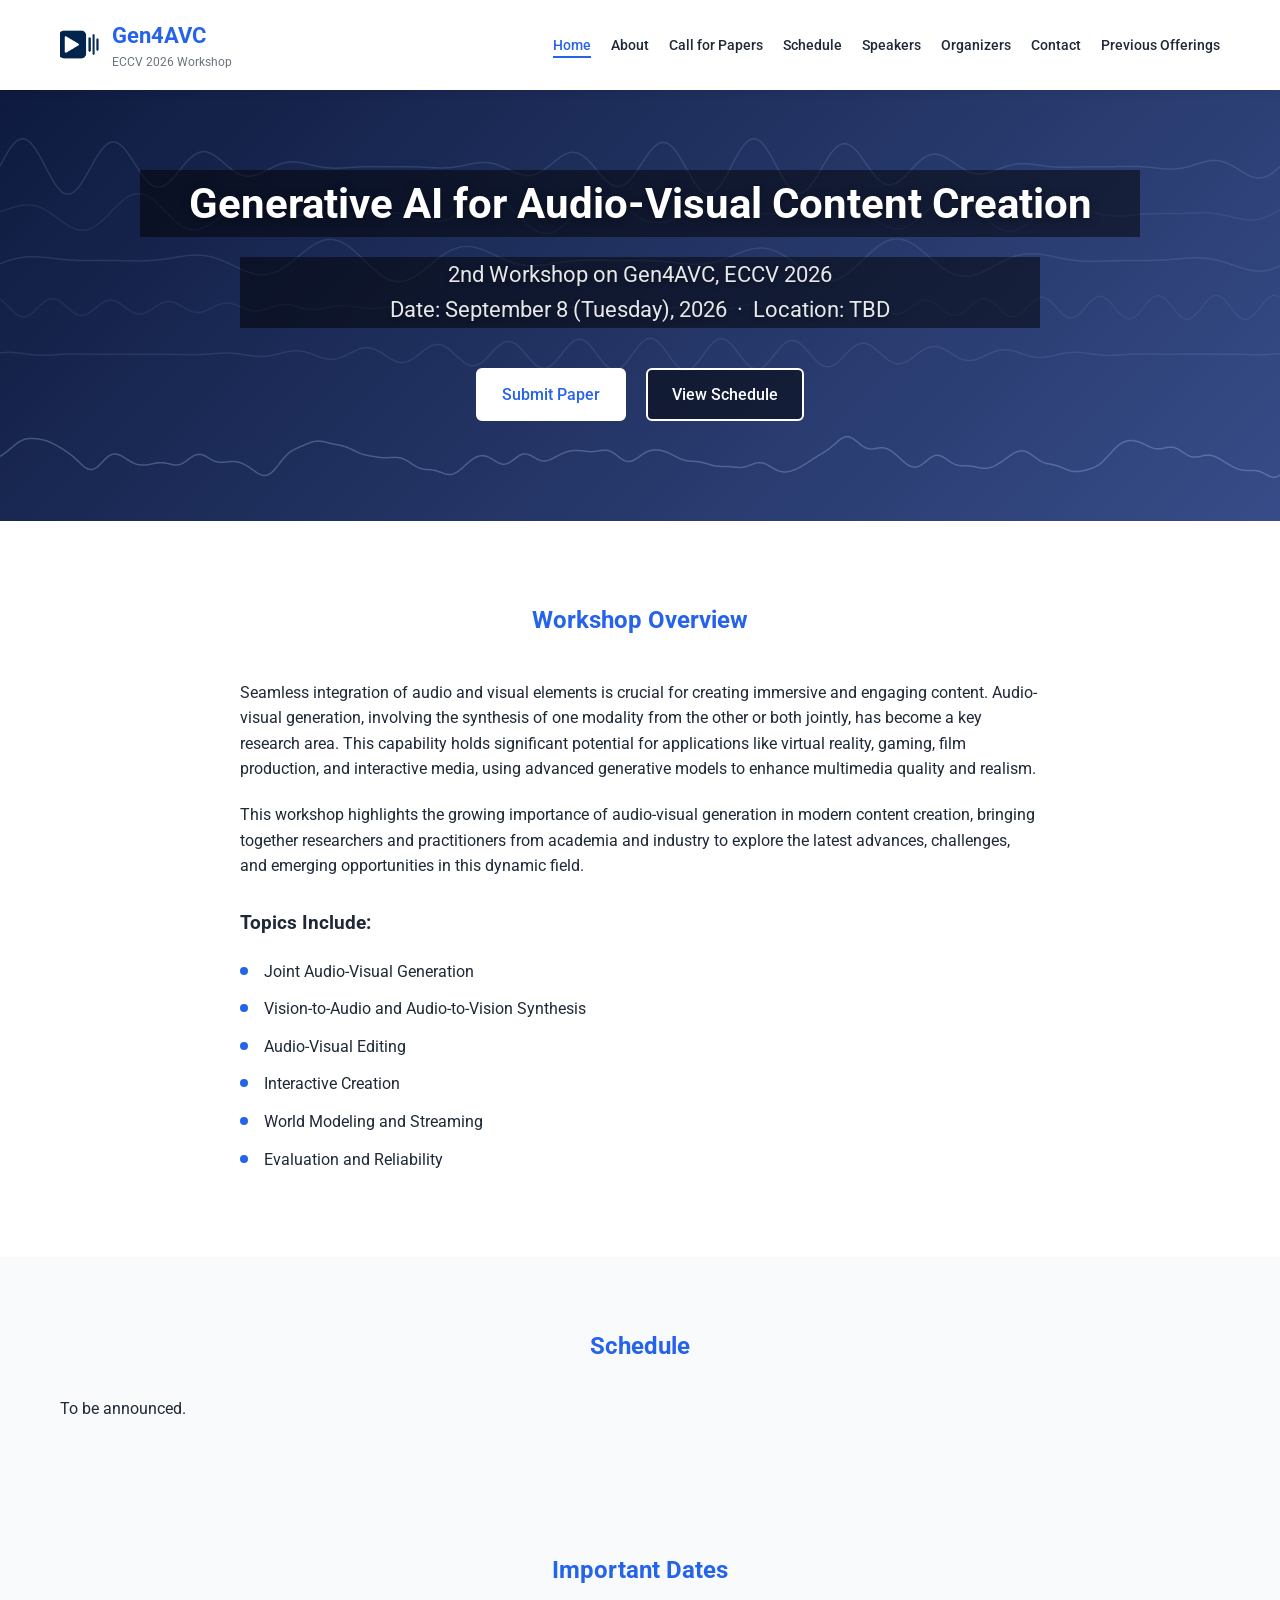
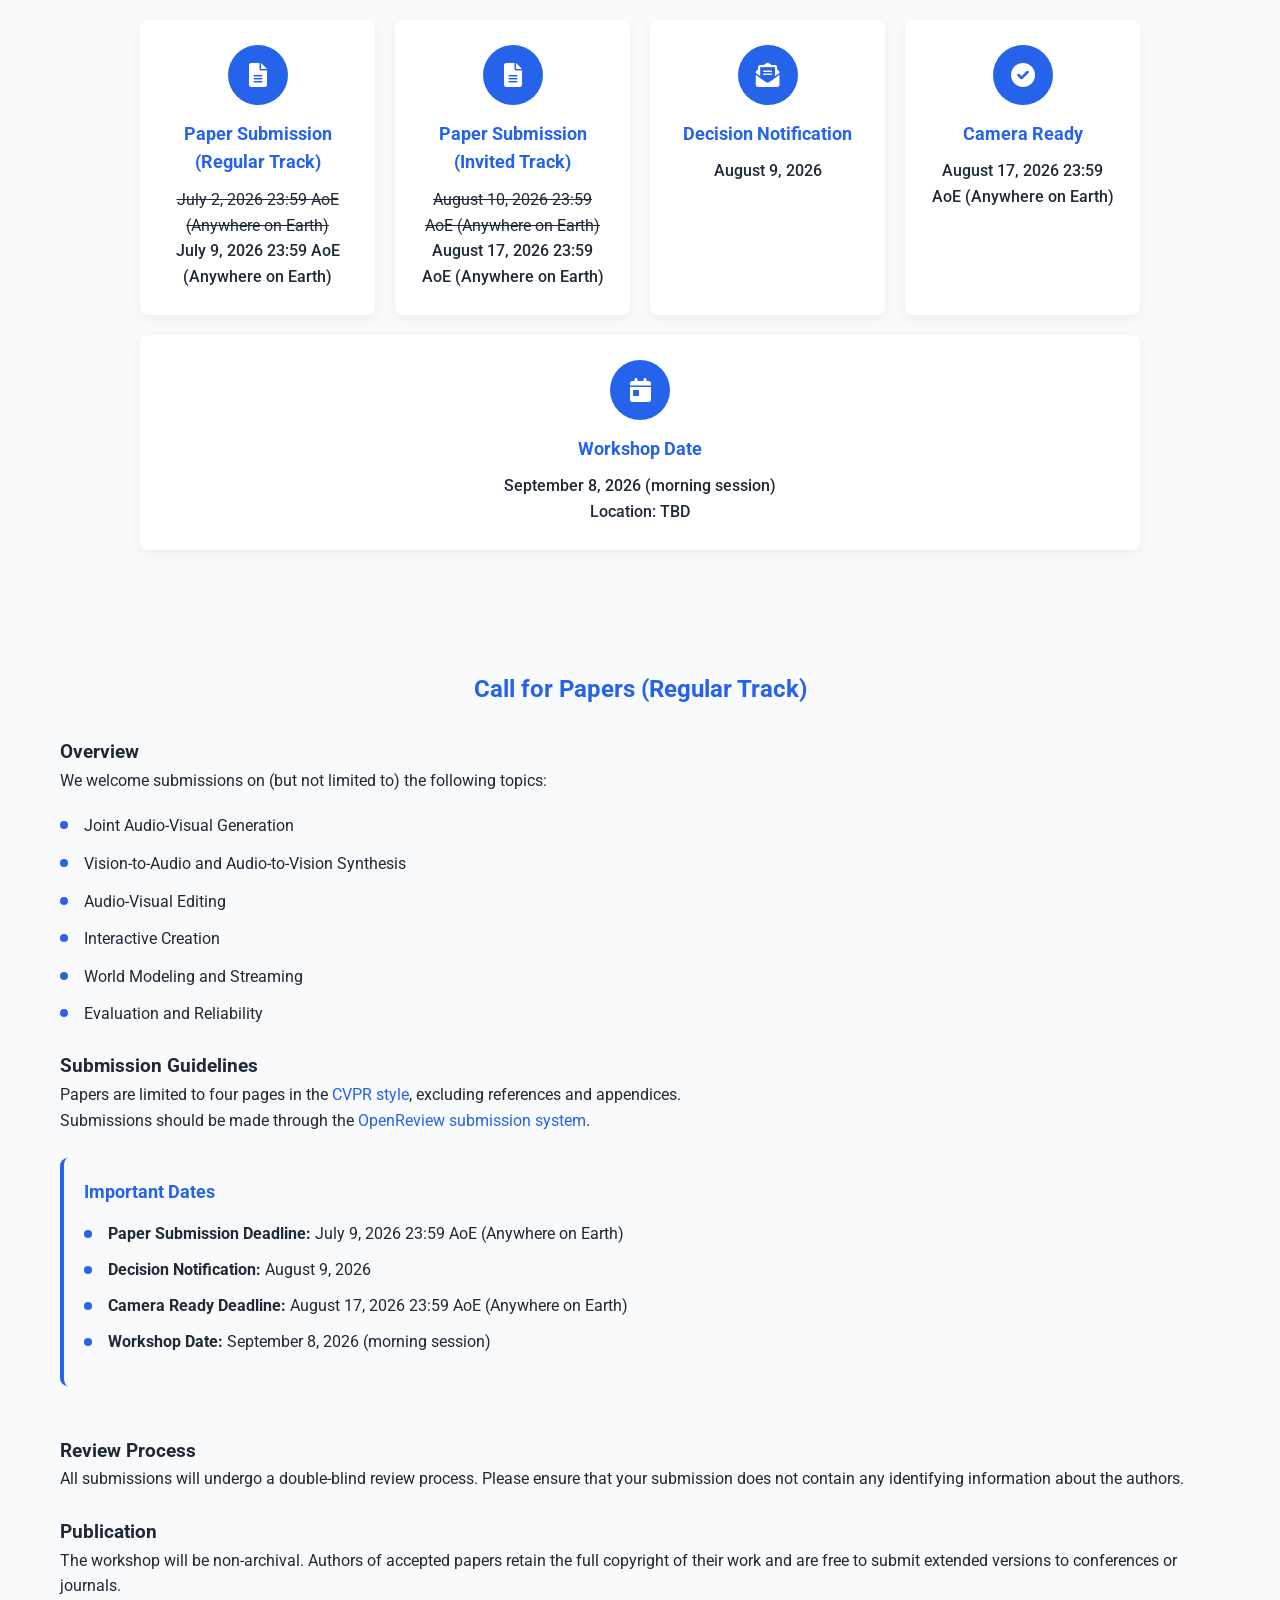
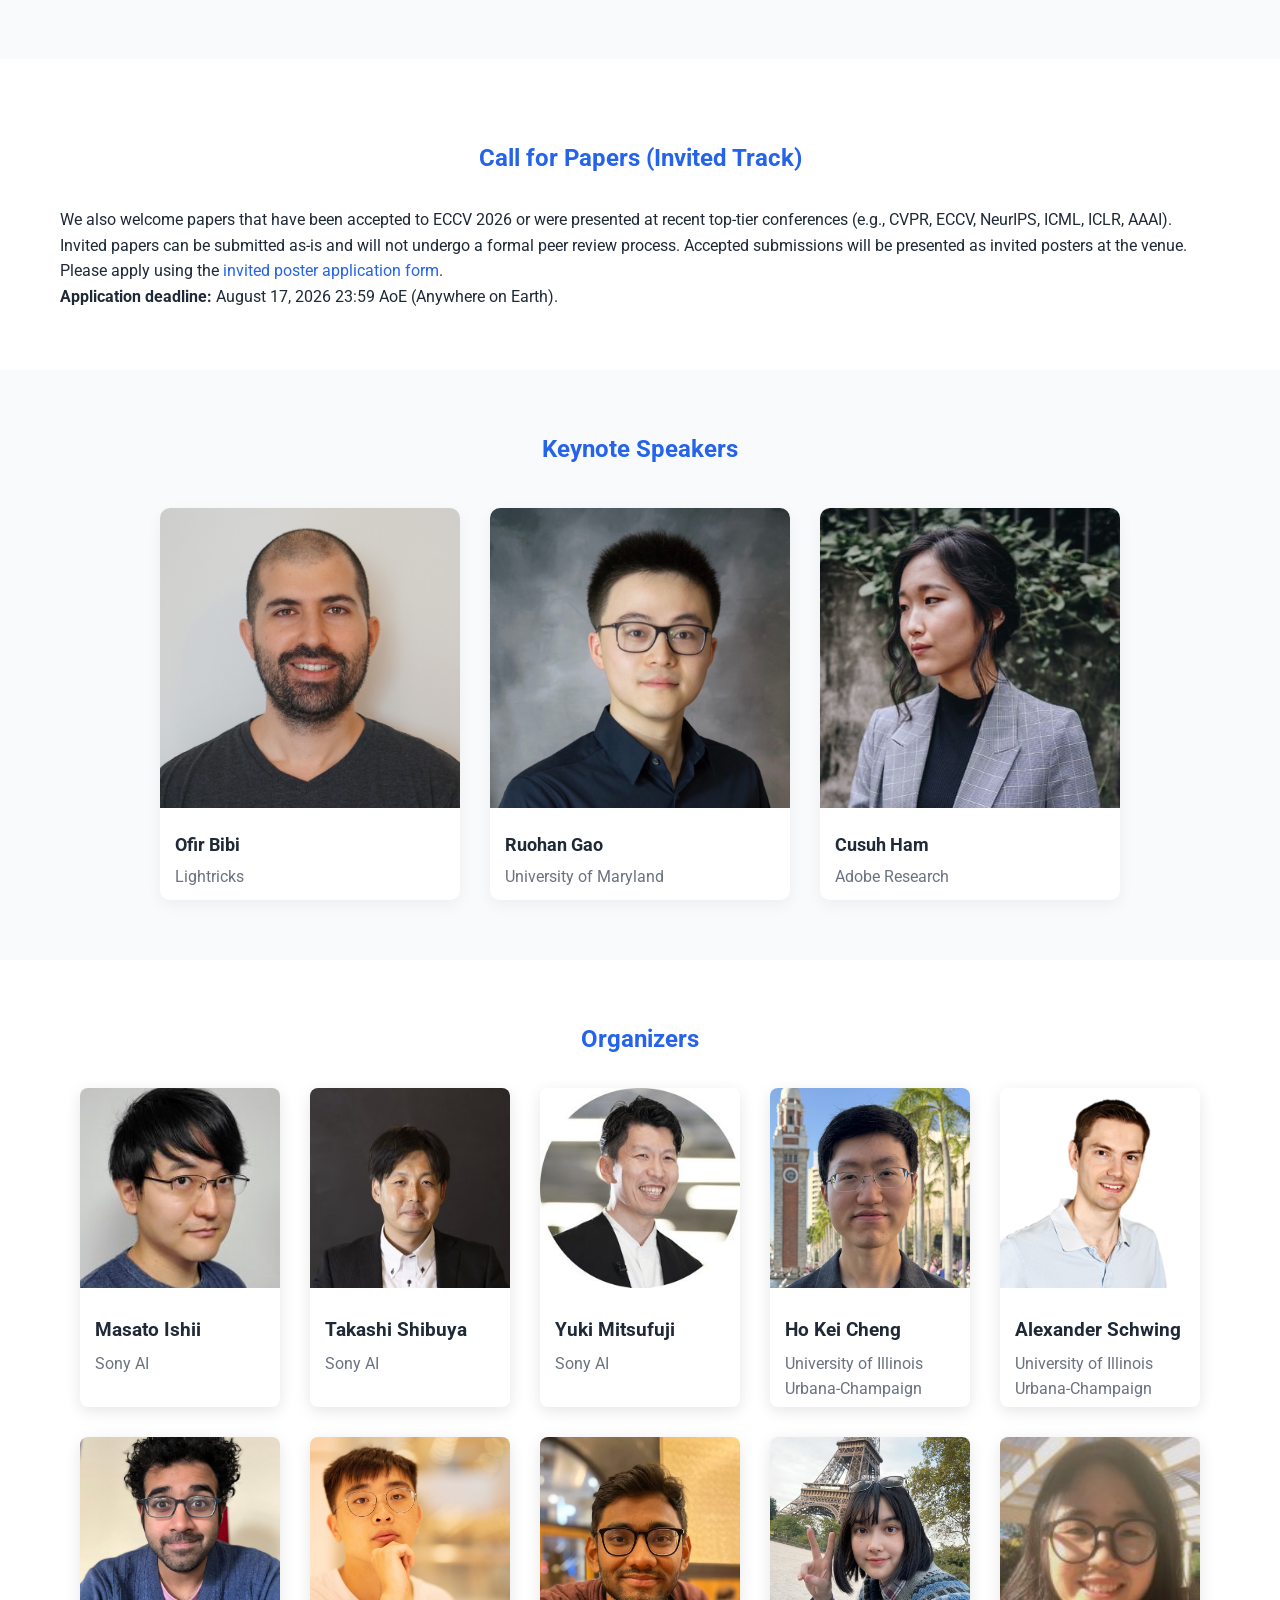
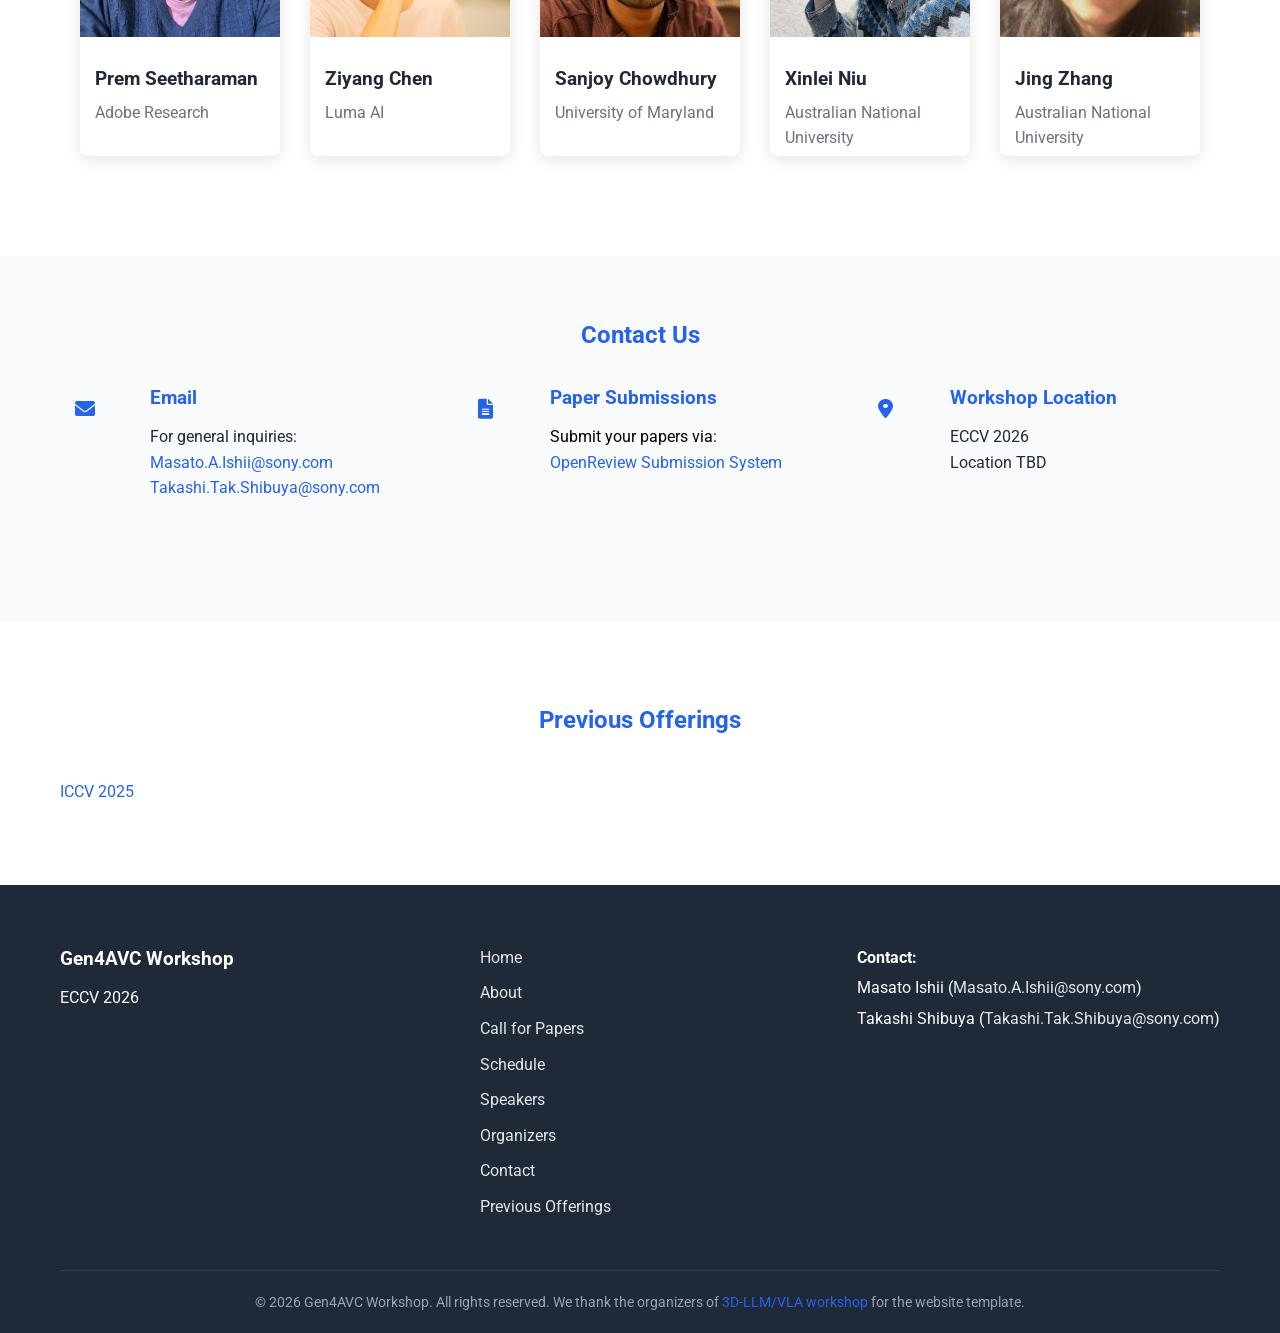
==== eccv2026/index.html @ a6ee4625 "update_extended_dates" ====
<!DOCTYPE html>
<html lang="en">
    <head>
        <meta charset="UTF-8">
        <meta name="viewport" content="width=device-width, initial-scale=1.0">

        <!-- Primary Meta Tags -->
        <title>Gen4AVC Workshop | ECCV 2026</title>
        <meta name="title" content="Gen4AVC Workshop | ECCV 2026">
        <meta name="description"
            content="Generative AI for Audio-Visual Content Creation. Join us at ECCV 2026 to explore multimodal generation with sight and sound.">
        <meta name="keywords" content="audio-visual, multimodal, generative models, ECCV 2026, computer vision">
        <meta name="author" content="Gen4AVC Workshop Organizers">

        <!-- Favicon -->
        <link rel="icon" type="image/png" href="imgs/logo.png">

        <!-- Canonical URL -->
        <link rel="canonical" href="https://gen4avc.github.io/eccv2026/">

        <!-- Open Graph / Facebook -->
        <meta property="og:type" content="website">
        <meta property="og:url" content="https://gen4avc.github.io/eccv2026/">
        <meta property="og:title" content="Gen4AVC Workshop | ECCV 2026">
        <meta property="og:description"
            content="Generative AI for Audio-Visual Content Creation. Join us at ECCV 2026 to explore multimodal generation with sight and sound.">
        <meta property="og:image"
            content="https://gen4avc.github.io/eccv2026/imgs/card.jpg">
        <meta property="og:image:type" content="image/jpeg">
        <meta property="og:image:width" content="1776">
        <meta property="og:image:height" content="511">

        <!-- Twitter -->
        <meta name="twitter:card" content="summary_large_image">
        <meta name="twitter:url"
            content="https://gen4avc.github.io/eccv2026/">
        <meta name="twitter:title"
            content="Gen4AVC Workshop | ECCV 2026">
        <meta name="twitter:description"
            content="Generative AI for Audio-Visual Content Creation. Join us at ECCV 2026 to explore multimodal generation with sight and sound.">
        <meta name="twitter:image"
            content="https://gen4avc.github.io/eccv2026/imgs/card.jpg">

        <!-- Existing CSS and font links -->
        <link rel="stylesheet" href="css/styles.css">
        <link rel="stylesheet"
            href="https://cdnjs.cloudflare.com/ajax/libs/font-awesome/6.0.0/css/all.min.css">
        <link
            href="https://fonts.googleapis.com/css2?family=Roboto:wght@300;400;500;700&display=swap"
            rel="stylesheet">
        <!-- Removed Three.js and VANTA.js scripts for static gradient background -->

    </head>

    <body>
        <header class="fixed-header">
            <div class="container">
                <div class="logo">
                    <div class="logo-container">
                        <img src="imgs/logo.png" alt="Gen4AVC Logo"
                            class="logo-image">
                        <div class="logo-text">
                            <h1>Gen4AVC</h1>
                            <p>ECCV 2026 Workshop</p>
                        </div>
                    </div>
                </div>
                <nav>
                    <ul>
                        <li><a href="#home" class="active">Home</a></li>
                        <li><a href="#about">About</a></li>
                        <li><a href="#call">Call for Papers</a></li>
                        <li><a href="#schedule">Schedule</a></li>
                        <li><a href="#speakers">Speakers</a></li>
                        <li><a href="#organizers">Organizers</a></li>
                        <li><a href="#contact">Contact</a></li>
                        <li><a href="#previous">Previous Offerings</a></li>
                    </ul>
                    <div class="hamburger">
                        <span></span>
                        <span></span>
                        <span></span>
                    </div>
                </nav>
            </div>
        </header>

        <!-- Home/Hero Section -->
        <section id="home" class="hero">
            <div id="hero-background"><canvas id="hero-canvas"></canvas></div>
            <div class="container">
                <h2 style="max-width: 1000px; margin-top: -40px; background-color: rgba(0, 0, 0, .5);">Generative AI for Audio-Visual Content Creation</h2>
                <p class="centered-subtitle" style="background-color: rgba(0, 0, 0, .5)">2nd Workshop on Gen4AVC, ECCV 2026
                    <br>
                    Date: September 8 (Tuesday), 2026 &nbsp;&middot;&nbsp; Location: TBD</p>
                <div class="cta-buttons">
                    <a href="#call" class="btn primary">Submit Paper</a>
                    <a href="#schedule" class="btn secondary" style="background-color: rgba(0, 0, 0, .5)">View Schedule</a>
                </div>
            </div>
        </section>

        <!-- About/Overview Section -->
        <section id="about" class="overview" style="margin-bottom: -60px;">
            <div class="container">
                <h2>Workshop Overview</h2>
                <div class="overview-content">
                    <div class="overview-text">
                        <p>
                            Seamless integration of audio and visual elements is crucial for creating immersive and engaging content. Audio-visual generation, involving the synthesis of one modality from the other or both jointly, has become a key research area. This capability holds significant potential for applications like virtual reality, gaming, film production, and interactive media, using advanced generative models to enhance
                            multimedia quality and realism.
                        </p>
                        
                        <p>
                            This workshop highlights the growing importance of audio-visual generation in modern content creation, bringing together researchers and practitioners from academia and industry to explore the latest advances, challenges, and emerging opportunities in this dynamic field.
                        </p>

                    <div class="topics" style="margin-top: 30px;">
                        <h3>Topics Include:</h3>
                        <ul>
                            <li>Joint Audio-Visual Generation</li>
                            <li>Vision-to-Audio and Audio-to-Vision Synthesis</li>
                            <li>Audio-Visual Editing</li>
                            <li>Interactive Creation</li>
                            <li>World Modeling and Streaming</li>
                            <li>Evaluation and Reliability</li>
                        </ul>
                    </div>
                    </div>
                </div>
                
                
            </div>
        </section>

        <!-- Schedule Section -->
        <section id="schedule" class="schedule-section">
            <div class="container">
                <h2>Schedule</h2>
                To be announced.
            </div>
        </section>

        <!-- Important Dates Section -->
        <section id="dates" class="dates-section">
            <div class="container">
                <h2>Important Dates</h2>
                <div class="dates-container">

                    <div class="date-item">
                        <div class="date-icon">
                            <i class="fas fa-file-alt"></i>
                        </div>
                        <div class="date-info">
                            <h3>Paper Submission (Regular Track)</h3>
                            <s>July 2, 2026 23:59 AoE (Anywhere on Earth)</s>
                            <p>July 9, 2026 23:59 AoE (Anywhere on Earth)</p>
                            <!-- <div id="countdown_submission"></div> -->
                        </div>
                    </div>

                    <div class="date-item">
                        <div class="date-icon">
                            <i class="fas fa-file-alt"></i>
                        </div>
                        <div class="date-info">
                            <h3>Paper Submission (Invited Track)</h3>
                            <s>August 10, 2026 23:59 AoE (Anywhere on Earth)</s>
                            <p>August 17, 2026 23:59 AoE (Anywhere on Earth)</p>
                        </div>
                    </div>

                    <div class="date-item">
                        <div class="date-icon">
                            <i class="fas fa-envelope-open-text"></i>
                        </div>
                        <div class="date-info">
                            <h3>Decision Notification</h3>
                            <p>August 9, 2026</p>
                        </div>
                    </div>

                    <div class="date-item">
                        <div class="date-icon">
                            <i class="fas fa-check-circle"></i>
                        </div>
                        <div class="date-info">
                            <h3>Camera Ready</h3>
                            <p>August 17, 2026 23:59 AoE (Anywhere on Earth)</p>
                            <!-- <div id="countdown_camera"></div> -->
                        </div>
                    </div>

                    <div class="date-item">
                        <div class="date-icon">
                            <i class="fas fa-calendar-day"></i>
                        </div>
                        <div class="date-info">
                            <h3>Workshop Date</h3>
                            <p>September 8, 2026 (morning session)</p>
                            <p>Location: TBD</p>
                        </div>
                    </div>
                </div>
            </div>
        </section>

        <!-- Call for Papers Section -->
        <section id="call" class="call-section">
            <div class="container">
                <h2>Call for Papers (Regular Track)</h2>
                <div class="paper-info">
                    <h3>Overview</h3>
                    <p>
                        We welcome submissions on (but not limited to) the following topics:
                        <!-- We invite submissions of papers related to the
                        integration of language and 3D perception, with a focus
                        on developing embodied agents and robots. Topics of
                        interest include, but are not limited to: -->
                    </p>

                    <ul class="topics-list" style="margin-top: 20px;">
                        <li>Joint Audio-Visual Generation</li>
                        <li>Vision-to-Audio and Audio-to-Vision Synthesis</li>
                        <li>Audio-Visual Editing</li>
                        <li>Interactive Creation</li>
                        <li>World Modeling and Streaming</li>
                        <li>Evaluation and Reliability</li>
                    </ul>

                    <h3>Submission Guidelines</h3>
                    <p>
                        Papers are limited to four pages in the <a
                            href="https://github.com/cvpr-org/author-kit/archive/refs/tags/CVPR2026-v1(latex).zip"
                            target="_blank" rel="noopener noreferrer">CVPR style</a>, excluding references and appendices.
                    </p>

                    <p>Submissions should be made through the <a
                            href="https://openreview.net/group?id=thecvf.com/ECCV/2026/Workshop/Gen4AVC"
                            target="_blank">OpenReview submission
                            system</a>.</p>

                    <!-- <p>Submissions are closed.</p> -->

                    <div class="submission-box">
                        <h4>Important Dates</h4>
                        <ul>
                            <li><strong>Paper Submission Deadline:</strong>
                                July 9, 2026 23:59 AoE (Anywhere on Earth)</li>
                            <li><strong>Decision Notification:</strong> August 9, 2026</li>
                            <li><strong>Camera Ready Deadline:</strong> August 17, 2026 23:59 AoE (Anywhere on Earth)</li>
                            <li><strong>Workshop Date:</strong> September 8, 2026 (morning session)</li>
                        </ul>
                    </div>

                    <br>

                    <h3>Review Process</h3>
                    <p>
                        All submissions will undergo a double-blind review
                        process. 
                        Please ensure that your submission does not
                        contain any identifying information about the authors.
                    </p>

                    <br>

                    <h3>Publication</h3>
                    <p>The workshop will be non-archival. Authors of accepted
                        papers retain the full copyright of their work and are
                        free to submit extended versions to conferences or
                        journals.
                    </p>
                </div>
            </div>
        </section>

        <!-- Call for Invited Papers Section -->
        <section id="invited-posters" class="call-section-2">
            <div class="container">
                <h2>Call for Papers (Invited Track)</h2>
                <p>
                We also welcome papers that have been accepted to ECCV 2026 or were presented at recent top-tier conferences (e.g., CVPR, ECCV, NeurIPS, ICML, ICLR, AAAI).
                Invited papers can be submitted as-is and will not undergo a formal peer review process.
                Accepted submissions will be presented as invited posters at the venue.
                Please apply using the <a href="https://forms.cloud.microsoft/r/3pq0hFfivk"
                    target="_blank" rel="noopener noreferrer">invited poster application form</a>.
                </p>
                <p>
                <strong>Application deadline:</strong> August 17, 2026 23:59 AoE (Anywhere on Earth).
                </p>
            </div>
        </section>


        <!-- Speakers Section -->
        <section id="speakers" class="speakers-section">
            <div class="container">
                <h2>Keynote Speakers</h2>

                <div class="speakers-grid full">
                    <div class="speaker-card">
                        <a href="https://ofirbb.github.io/" target="_blank">
                            <img src="imgs/speakers/ofir_bibi.jpg"
                                alt="Ofir Bibi">
                            <div class="speaker-info">
                                <h3>Ofir Bibi</h3>
                                <p class="affiliation">Lightricks</p>
                            </div>
                        </a>
                    </div>

                    <div class="speaker-card">
                        <a href="https://ruohangao.github.io/" target="_blank">
                            <img src="imgs/speakers/ruohan_gao.jpg"
                                alt="Ruohan Gao" style="object-position: top;">
                            <div class="speaker-info">
                                <h3>Ruohan Gao</h3>
                                <p class="affiliation">University of Maryland</p>
                            </div>
                        </a>
                    </div>

                    <div class="speaker-card">
                        <a href="https://cusuh.github.io/" target="_blank">
                            <img src="imgs/speakers/cusuh_ham.jpg"
                                alt="Cusuh Ham">
                            <div class="speaker-info">
                                <h3>Cusuh Ham</h3>
                                <p class="affiliation">Adobe Research</p>
                            </div>
                        </a>
                    </div>
                </div>
            </div>
        </section>

        <!-- Organizers Section -->
        <section id="organizers" class="organizers-section">
            <div class="container">
                <h2>Organizers</h2>

                <div class="organizers-grid">
                    <div class="organizer-card">
                        <a href="https://scholar.google.com/citations?user=RRIO1CcAAAAJ" target="_blank">
                            <img src="imgs/organizers/masato_ishii.jpeg"
                                alt="Masato Ishii">
                            <h3>Masato Ishii</h3>
                            <p class="affiliation">Sony AI</p>
                        </a>
                    </div>

                    <div class="organizer-card">
                        <a href="https://yahshibu.github.io/" target="_blank">
                            <img src="imgs/organizers/takashi_shibuya.jpeg"
                                alt="Takashi Shibuya">
                            <h3>Takashi Shibuya</h3>
                            <p class="affiliation">Sony AI</p>
                        </a>
                    </div>

                    <div class="organizer-card">
                        <a href="https://www.yukimitsufuji.com/" target="_blank">
                            <img src="imgs/organizers/yuki_mitsufuji.jpeg" alt="Yuki Mitsufuji">
                            <h3>Yuki Mitsufuji</h3>
                            <p class="affiliation">Sony AI</p>
                        </a>
                    </div>

                    <div class="organizer-card">
                        <a href="https://hkchengrex.com/" target="_blank">
                            <img src="imgs/organizers/rex_cheng.jpeg" alt="Ho Kei Cheng">
                            <h3>Ho Kei Cheng</h3>
                            <p class="affiliation">University of Illinois Urbana-Champaign</p>
                        </a>
                    </div>

                    <div class="organizer-card">
                        <a href="https://www.alexander-schwing.de/" target="_blank">
                            <img src="imgs/organizers/alexander_schwing.png" alt="Alexander Schwing">
                            <h3>Alexander Schwing</h3>
                            <p class="affiliation">University of Illinois Urbana-Champaign</p>
                        </a>
                    </div>

                    <div class="organizer-card">
                        <a href="https://pseeth.github.io/" target="_blank">
                            <img src="imgs/organizers/prem_seetharaman.jpg" alt="Prem Seetharaman">
                            <h3>Prem Seetharaman</h3>
                            <p class="affiliation">Adobe Research</p>
                        </a>
                    </div>

                    <div class="organizer-card">
                        <a href="https://ificl.github.io/" target="_blank">
                            <img src="imgs/organizers/ziyang_chen.jpg" alt="Ziyang Chen">
                            <h3>Ziyang Chen</h3>
                            <p class="affiliation">Luma AI</p>
                        </a>
                    </div>

                    <div class="organizer-card">
                        <a href="https://schowdhury671.github.io/" target="_blank">
                            <img src="imgs/organizers/sanjoy_chowdhury.jpg" alt="Sanjoy Chowdhury">
                            <h3>Sanjoy Chowdhury</h3>
                            <p class="affiliation">University of Maryland</p>
                        </a>
                    </div>

                    <div class="organizer-card">
                        <a href="https://xinleiniu.github.io/" target="_blank">
                            <img src="imgs/organizers/xinlei_niu.png" alt="Xinlei Niu">
                            <h3>Xinlei Niu</h3>
                            <p class="affiliation">Australian National University</p>
                        </a>
                    </div>

                    <div class="organizer-card">
                        <a href="https://jingzhang617.github.io/" target="_blank">
                            <img src="imgs/organizers/jing_zhang.jpg" alt="Jing Zhang" style="object-position: top;">
                            <h3>Jing Zhang</h3>
                            <p class="affiliation">Australian National University</p>
                        </a>
                    </div>

                </div>
            </div>
        </section>

        <!-- Contact Section -->
        <section id="contact" class="contact-section">
            <div class="container">
                <h2>Contact Us</h2>

                <div class="contact-info">
                    
                        <div class="contact-method">
                            <div class="icon">
                                <i class="fas fa-envelope"></i>
                            </div>
                            <div class="details">
                                <h3>Email</h3>
                                <p>For general inquiries:</p>
                                <p><a href="mailto:Masato.A.Ishii@sony.com">Masato.A.Ishii@sony.com</a></p>
                                <p><a href="mailto:Takashi.Tak.Shibuya@sony.com">Takashi.Tak.Shibuya@sony.com</a></p>
                            </div>
                        </div>

                        <div class="contact-method">
                            <div class="icon">
                                <i class="fas fa-file-alt"></i>
                            </div>
                            <div class="details">
                                <h3>Paper Submissions</h3>
                                <p style="color: black;">Submit your papers via:</p>
                                <p><a href="https://openreview.net/group?id=thecvf.com/ECCV/2026/Workshop/Gen4AVC">OpenReview Submission System</a></p>
                            </div>
                        </div>

                        <div class="contact-method">
                            <div class="icon">
                                <i class="fas fa-map-marker-alt"></i>
                            </div>
                            <div class="details">
                                <h3>Workshop Location</h3>
                                <p>ECCV 2026</p>
                                <p>Location TBD</p>
                            </div>
                        </div>
                    
                </div>

            </div>
        </section>

        <!-- Previous Offerings Section -->
        <section id="previous" class="overview">
            <div class="container">
                <h2>Previous Offerings</h2>
                <p><a href="../iccv2025/">ICCV 2025</a></p>
            </div>
        </section>

        <footer>
            <div class="container">
                <div class="footer-content">
                    <div class="footer-logo">
                        <h3>Gen4AVC Workshop</h3>
                        <p>ECCV 2026</p>
                    </div>
                    <div class="footer-links">
                        <ul>
                            <li><a href="#home">Home</a></li>
                            <li><a href="#about">About</a></li>
                            <li><a href="#call">Call for Papers</a></li>
                            <li><a href="#schedule">Schedule</a></li>
                            <li><a href="#speakers">Speakers</a></li>
                            <li><a href="#organizers">Organizers</a></li>
                            <li><a href="#contact">Contact</a></li>
                            <li><a href="#previous">Previous Offerings</a></li>
                        </ul>
                    </div>
                    <div class="footer-contact">
                        <p><strong>Contact:</strong></p>
                        <p>Masato Ishii (<a href="mailto:Masato.A.Ishii@sony.com">Masato.A.Ishii@sony.com</a>)</p>
                        <p>Takashi Shibuya (<a href="mailto:Takashi.Tak.Shibuya@sony.com">Takashi.Tak.Shibuya@sony.com</a>)</p>
                        
                    </div>
                </div>
                <div class="copyright">
                    <p>&copy; 2026 Gen4AVC Workshop. All rights reserved. We thank the organizers of <a href="https://3d-llm-vla.github.io/">3D-LLM/VLA workshop</a> for the website template. </p>
                </div>
            </div>
        </footer>

        <script src="js/script.js"></script>

        <!-- Add before the closing </body> tag -->
        <div style="display:none;">
            <script type="text/javascript" id="clustrmaps"
                src="//clustrmaps.com/map_v2.js?d=j7FDWI1wzKKEzCWLohxh7IFyPRkDO_Yoq8ehLPPnKB8&cl=ffffff&w=a"></script>
        </div>
    </body>
    
</html>
---- eccv2026/css/styles.css ----
/* Base Styles */
:root {
    --primary-color: #2563eb;
    --secondary-color: #1e40af;
    --text-color: #1f2937;
    --light-text: #6b7280;
    --background-color: #ffffff;
    --light-background: #f9fafb;
    --border-color: #e5e7eb;
    --success-color: #10b981;
    --warning-color: #f59e0b;
}

* {
    margin: 0;
    padding: 0;
    box-sizing: border-box;
}

body {
    font-family: 'Roboto', sans-serif;
    line-height: 1.6;
    color: var(--text-color);
    background-color: var(--background-color);
}

.container {
    max-width: 1200px;
    margin: 0 auto;
    padding: 0 20px;
}

a {
    text-decoration: none;
    color: var(--primary-color);
    transition: color 0.3s ease;
}

a:hover {
    color: var(--secondary-color);
}

img {
    max-width: 100%;
    height: auto;
}

/* Buttons */
.btn {
    display: inline-block;
    padding: 12px 24px;
    border-radius: 6px;
    font-weight: 500;
    text-align: center;
    transition: all 0.3s ease;
    cursor: pointer;
}

.primary {
    background-color: var(--primary-color);
    color: white;
}

.primary:hover {
    background-color: var(--secondary-color);
    color: white;
}

.secondary {
    background-color: white;
    color: var(--primary-color);
    border: 1px solid var(--primary-color);
}

.secondary:hover {
    background-color: var(--light-background);
}

.center-btn {
    text-align: center;
    margin-top: 30px;
}

/* Header Styles */
header {
    background-color: white;
    box-shadow: 0 2px 10px rgba(0, 0, 0, 0.1);
    position: sticky;
    top: 0;
    z-index: 100;
}

header .container {
    display: flex;
    justify-content: space-between;
    align-items: center;
    padding: 10px 20px;
}

.logo h1 {
    font-size: 22px;
    color: var(--primary-color);
    margin: 0;
}

.logo p {
    font-size: 12px;
    color: var(--light-text);
}

nav ul {
    display: flex;
    list-style: none;
}

nav ul li {
    margin-left: 20px;
}

nav ul li a {
    color: var(--text-color);
    font-weight: 500;
    position: relative;
    font-size: 14px;
}

nav ul li a:hover {
    color: var(--primary-color);
}

nav ul li a.active {
    color: var(--primary-color);
}

nav ul li a.active::after {
    content: "";
    position: absolute;
    bottom: -5px;
    left: 0;
    width: 100%;
    height: 2px;
    background-color: var(--primary-color);
}

.hamburger {
    display: none;
    flex-direction: column;
    cursor: pointer;
}

.hamburger span {
    width: 25px;
    height: 3px;
    background-color: var(--text-color);
    margin-bottom: 5px;
    border-radius: 2px;
}

/* Hero Section */
.hero {
    position: relative;
    background: none;
    padding-top: 180px;
    padding-bottom: 100px;
    z-index: 1;
}

#hero-background {
    position: absolute;
    top: 0;
    left: 0;
    width: 100%;
    height: 100%;
    z-index: -1;
    background: linear-gradient(-45deg, #060e2a, #0f2671, #1a3a6e, #374c88, #0c183b);
    background-size: 400% 400%;
    animation: gradientShift 14s ease infinite;
}

@keyframes gradientShift {
    0%   { background-position: 0% 50%; }
    50%  { background-position: 100% 50%; }
    100% { background-position: 0% 50%; }
}

#hero-canvas {
    position: absolute;
    top: 0;
    left: 0;
    width: 100%;
    height: 100%;
    pointer-events: none;
}

.hero .container {
    position: relative;
    z-index: 2;
    padding-top: 30px;
}

.hero h2 {
    color: white;
    text-shadow: 0 2px 10px rgba(0, 0, 0, 0.4);
    font-size: 42px;
    font-weight: 700;
    margin-bottom: 20px;
    max-width: 900px;
    margin-left: auto;
    margin-right: auto;
}

.hero p {
    color: rgba(255, 255, 255, 0.9);
    text-shadow: 0 2px 5px rgba(0, 0, 0, 0.3);
    font-size: 22px;
    margin-bottom: 40px;
}

.cta-buttons {
    display: flex;
    justify-content: center;
    gap: 20px;
}

/* Improved button styles for better visibility on the new background */
.hero .btn.primary {
    background-color: white;
    color: var(--primary-color);
    border: 2px solid white;
}

.hero .btn.primary:hover {
    background-color: rgba(255, 255, 255, 0.9);
}

.hero .btn.secondary {
    background-color: transparent;
    color: white;
    border: 2px solid white;
}

.hero .btn.secondary:hover {
    background-color: rgba(255, 255, 255, 0.2);
}

/* Overview Section */
.overview {
    padding: 80px 0;
}

.overview h2 {
    text-align: center;
    margin-bottom: 40px;
    color: var(--primary-color);
}

.overview-content {
    display: flex;
    gap: 40px;
    margin-bottom: 40px;
}

.overview-text {
    flex: 1;
}

.overview-text p {
    margin-bottom: 20px;
}

.overview-image {
    flex: 1;
    border-radius: 10px;
    overflow: hidden;
}

.topics {
    max-width: 800px;
}

.topics h3 {
    margin-bottom: 20px;
    color: var(--text-color);
}

.topics ul {
    list-style: none;
    padding-left: 0;
    margin-bottom: 25px;
}

.topics ul li {
    position: relative;
    padding-left: 28px;
    margin-bottom: 12px;
    line-height: 1.6;
}

.topics ul li:before {
    content: "";
    position: absolute;
    left: 0;
    top: 8px;
    width: 10px;
    height: 10px;
    background-color: var(--primary-color);
    border-radius: 50%;
}

.topics-list li,
.submission-box li {
    padding-left: 28px;
    margin-bottom: 14px;
}

.topics-list li:before,
.submission-box li:before {
    background-color: var(--primary-color);
    top: 8px;
}

/* Important Dates Section */
.important-dates {
    background-color: var(--light-background);
    padding: 80px 0;
}

.important-dates h2 {
    text-align: center;
    margin-bottom: 40px;
    color: var(--primary-color);
}

.dates-grid {
    display: grid;
    grid-template-columns: repeat(auto-fill, minmax(250px, 1fr));
    gap: 30px;
}

.date-item {
    background-color: white;
    padding: 25px;
    border-radius: 10px;
    box-shadow: 0 5px 15px rgba(0, 0, 0, 0.05);
    transition: transform 0.3s ease, box-shadow 0.3s ease;
}

.date-item:hover {
    transform: translateY(-5px);
    box-shadow: 0 10px 20px rgba(0, 0, 0, 0.1);
}

.date {
    font-size: 20px;
    font-weight: 700;
    color: var(--primary-color);
    margin-bottom: 10px;
}

.date-desc {
    color: var(--text-color);
}

/* Speakers Preview Section */
.speakers-preview {
    padding: 80px 0;
}

.speakers-preview h2 {
    text-align: center;
    margin-bottom: 40px;
    color: var(--primary-color);
}

.speakers-grid {
    display: grid;
    grid-template-columns: repeat(auto-fill, minmax(250px, 1fr));
    gap: 30px;
}

.speaker-card {
    background-color: white;
    border-radius: 10px;
    overflow: hidden;
    box-shadow: 0 5px 15px rgba(0, 0, 0, 0.05);
    transition: transform 0.3s ease, box-shadow 0.3s ease;
}

.speaker-card:hover {
    transform: translateY(-5px);
    box-shadow: 0 10px 20px rgba(0, 0, 0, 0.1);
}

.speaker-card img {
    width: 100%;
    aspect-ratio: 1 / 1;
    object-fit: cover;
}

.speaker-card h3 {
    padding: 15px 15px 5px;
    font-size: 18px;
}

.speaker-card p {
    padding: 0 15px 10px;
    color: var(--light-text);
}

.speaker-status {
    padding: 5px 15px 15px;
    font-size: 14px;
    font-weight: 500;
}

.confirmed {
    color: var(--success-color);
}

.tentative {
    color: var(--warning-color);
}

/* Footer Styles */
footer {
    background-color: #1f2937;
    color: white;
    padding: 60px 0 20px;
}

.footer-content {
    display: flex;
    justify-content: space-between;
    margin-bottom: 40px;
}

.footer-logo h3 {
    margin-bottom: 10px;
}

.footer-links ul {
    list-style: none;
}

.footer-links ul li {
    margin-bottom: 10px;
}

.footer-links ul li a {
    color: #e5e7eb;
}

.footer-links ul li a:hover {
    color: white;
}

.footer-contact p {
    margin-bottom: 5px;
}

.footer-contact a {
    color: #e5e7eb;
}

.copyright {
    text-align: center;
    padding-top: 20px;
    border-top: 1px solid rgba(255, 255, 255, 0.1);
    font-size: 14px;
    color: #9ca3af;
}

/* Responsive Design */
@media (max-width: 1024px) {
    .overview-content {
        flex-direction: column;
    }

    .footer-content {
        flex-direction: column;
        gap: 30px;
    }
}

@media (max-width: 768px) {
    nav ul {
        display: none;
        position: absolute;
        top: 80px;
        left: 0;
        width: 100%;
        background-color: white;
        flex-direction: column;
        padding: 20px;
        box-shadow: 0 5px 15px rgba(0, 0, 0, 0.1);
    }

    nav ul.active {
        display: flex;
    }

    nav ul li {
        margin: 10px 0;
    }

    .hamburger {
        display: flex;
    }

    .hero h2 {
        font-size: 36px;
    }

    .hero p {
        font-size: 18px;
    }

    .cta-buttons {
        flex-direction: column;
        align-items: center;
    }

    .btn {
        width: 100%;
        max-width: 300px;
        margin-bottom: 10px;
    }

    #home {
        padding-top: 130px;
    }
}

@media (max-width: 480px) {

    .dates-grid,
    .speakers-grid {
        grid-template-columns: 1fr;
    }
}

/* Contact Page */
.contact-content {
    padding: 60px 0;
}

.contact-info {
    display: flex;
    flex-wrap: wrap;
    gap: 40px;
    justify-content: space-between;
    margin-bottom: 60px;
}


/* .contact-methods {
    flex: 1;
    min-width: 300px;
} */

.contact-method {
    flex: 1 1 300px;
    /* responsive: min width 300px, expand to fill */
    display: flex;
    align-items: flex-start;
    gap: 20px;
    /* margin-bottom: 30px; */
}

.contact-method .icon {
    width: 50px;
    height: 50px;
    background-color: var(--light-background);
    border-radius: 50%;
    display: flex;
    align-items: center;
    justify-content: center;
    font-size: 20px;
    color: var(--primary-color);
    margin-right: 20px;
    flex-shrink: 0;
}

.contact-method .details {
    flex: 1;
}

.contact-method h3 {
    margin-bottom: 10px;
    color: var(--primary-color);
}

.contact-form {
    flex: 1;
    min-width: 300px;
    background-color: var(--light-background);
    padding: 30px;
    border-radius: 8px;
}

.contact-form h3 {
    margin-bottom: 20px;
    color: var(--primary-color);
}

.form-group {
    margin-bottom: 20px;
}

.form-group label {
    display: block;
    margin-bottom: 8px;
    font-weight: 500;
}

.form-group input,
.form-group textarea {
    width: 100%;
    padding: 12px;
    border: 1px solid var(--border-color);
    border-radius: 6px;
    font-family: inherit;
    font-size: 16px;
}

.form-group textarea {
    resize: vertical;
}

/* FAQ Section */
.faq {
    margin-top: 40px;
    margin-bottom: 60px;
}

.faq h3 {
    margin-bottom: 30px;
    color: var(--primary-color);
}

.accordion-item {
    border: 1px solid var(--border-color);
    border-radius: 8px;
    margin-bottom: 15px;
    overflow: hidden;
}

.accordion-header {
    background-color: var(--light-background);
    padding: 15px 20px;
    display: flex;
    justify-content: space-between;
    align-items: center;
    cursor: pointer;
}

.accordion-header h4 {
    margin: 0;
    font-weight: 500;
}

.accordion-content {
    padding: 0 20px;
    max-height: 0;
    overflow: hidden;
    transition: max-height 0.3s ease, padding 0.3s ease;
}

.accordion-item.active .accordion-content {
    padding: 20px;
    max-height: 500px;
}

.accordion-item.active .toggle i {
    transform: rotate(45deg);
}

.toggle i {
    transition: transform 0.3s ease;
}

/* Speakers Full Page */
.speakers-full {
    padding: 60px 0;
}

.speakers-grid.full {
    display: grid;
    grid-template-columns: repeat(auto-fill, minmax(300px, 1fr));
    gap: 30px;
}

.speakers-full .speaker-card {
    display: flex;
    flex-direction: column;
    border-radius: 8px;
    overflow: hidden;
    box-shadow: 0 4px 15px rgba(0, 0, 0, 0.1);
    transition: transform 0.3s ease, box-shadow 0.3s ease;
    height: 100%;
}

.speakers-full .speaker-card:hover {
    transform: translateY(-5px);
    box-shadow: 0 10px 25px rgba(0, 0, 0, 0.15);
}

.speakers-full .speaker-card img {
    width: 100%;
    aspect-ratio: 1;
    object-fit: cover;
}

.speakers-full .speaker-info {
    padding: 20px;
    flex-grow: 1;
    display: flex;
    flex-direction: column;
}

.speakers-full .speaker-info h3 {
    margin-bottom: 5px;
}

.speakers-full .affiliation {
    color: var(--light-text);
    margin-bottom: 10px;
}

.speakers-full .speaker-bio {
    margin: 15px 0;
    font-size: 14px;
    flex-grow: 1;
}

.speakers-full .btn.small {
    padding: 8px 15px;
    font-size: 14px;
    align-self: flex-start;
}

/* Organizers Page */
.organizers {
    padding: 60px 0;
}

.section-title {
    margin: 40px 0 20px;
    color: var(--primary-color);
    text-align: center;
}

.organizers-grid {
    display: flex;
    flex-wrap: wrap;
    justify-content: center;
    gap: 30px;
    margin-bottom: 40px;
}

.organizer-card {
    width: 200px;
    flex-shrink: 0;
    background-color: white;
    border-radius: 8px;
    overflow: hidden;
    box-shadow: 0 4px 15px rgba(0, 0, 0, 0.1);
    transition: transform 0.3s ease;
}

.organizer-card:hover {
    transform: translateY(-5px);
}

.organizer-card img {
    width: 100%;
    aspect-ratio: 1;
    object-fit: cover;
}

.organizer-card h3 {
    margin-top: 20px;
    padding: 0 15px;
}

.organizer-card .affiliation,
.organizer-card .role {
    padding: 5px 15px;
    color: var(--light-text);
}

.organizer-card .role {
    color: var(--primary-color);
    font-weight: 500;
}

.organizer-card .bio {
    padding: 10px 15px;
    font-size: 14px;
}

.organizer-links {
    display: flex;
    justify-content: center;
    gap: 15px;
    padding: 15px;
}

.organizer-links a {
    width: 36px;
    height: 36px;
    border-radius: 50%;
    background-color: var(--light-background);
    display: flex;
    align-items: center;
    justify-content: center;
    transition: all 0.3s ease;
}

.organizer-links a:hover {
    background-color: var(--primary-color);
    color: white;
}

/* Responsive adjustments for new pages */
@media (max-width: 992px) {
    .contact-info {
        flex-direction: column;
    }

    .contact-method {
        flex: 1;
        display: flex;
    }

    .speakers-grid.full {
        grid-template-columns: repeat(auto-fill, minmax(250px, 1fr));
    }
}

@media (max-width: 768px) {
    .organizers-grid {
        grid-template-columns: repeat(auto-fill, minmax(200px, 1fr));
    }
}

@media (max-width: 576px) {
    .organizers-grid {
        grid-template-columns: 1fr;
    }

    .speakers-grid.full {
        grid-template-columns: 1fr;
    }
}

/* Additional styles for the single-page design */

/* Fixed Header */
.fixed-header {
    position: fixed;
    top: 0px;
    left: 0;
    width: 100%;
    background-color: white;
    box-shadow: 0 2px 8px rgba(0, 0, 0, 0.08);
    z-index: 1000;
}

/* Add padding to the top of all sections to account for fixed header */
section {
    padding-top: 80px;
    /* margin-top: -20px; */
}

/* First section (hero) needs more padding */
#home {
    padding-top: 180px;
}

/* Section styling */
section {
    padding-bottom: 60px;
}

section:nth-child(even) {
    background-color: var(--light-background);
}

section h2 {
    text-align: center;
    margin-bottom: 30px;
    color: var(--primary-color);
}

section>p {
    text-align: center;
    max-width: 800px;
    margin: 0 auto 40px;
}

/* Call for Papers Section */
.call-section {
    padding: 60px 0;
}

/* Schedule Section */
.schedule-section {
    background-color: var(--light-background);
    padding: 70px 0;
}

.schedule-note {
    background-color: rgba(37, 99, 235, 0.1);
    border-left: 4px solid var(--primary-color);
    padding: 15px 20px;
    margin: 30px 0;
    border-radius: 0 6px 6px 0;
}

.timeline {
    position: relative;
    max-width: 1000px;
    margin: 40px auto 0;
}

.timeline:before {
    content: '';
    position: absolute;
    height: 100%;
    width: 3px;
    background: var(--primary-color);
    left: 45px;
    top: 0;
    border-radius: 1.5px;
}

.timeline-item {
    position: relative;
    display: flex;
    margin-bottom: 20px;
    background-color: white;
    border-radius: 8px;
    box-shadow: 0 3px 10px rgba(0, 0, 0, 0.05);
    overflow: hidden;
    transition: transform 0.3s ease, box-shadow 0.3s ease;
}

.timeline-item:hover {
    transform: translateY(-3px);
    box-shadow: 0 6px 15px rgba(0, 0, 0, 0.08);
}

.time {
    background-color: var(--primary-color);
    color: white;
    font-weight: 600;
    padding: 15px 10px;
    min-width: 120px;
    width: 120px;
    display: flex;
    align-items: center;
    justify-content: center;
    text-align: center;
    font-size: 14px;
    flex-shrink: 0;
}

.event {
    padding: 15px 20px;
    flex: 1;
}

.event h3 {
    margin-bottom: 8px;
    color: var(--text-color);
    font-size: 16px;
}

.event p {
    color: var(--light-text);
    margin-bottom: 6px;
    font-size: 14px;
}

.event p:last-child {
    margin-bottom: 0;
}

.talk-title {
    color: var(--primary-color) !important;
    font-weight: 500;
    font-style: italic;
}

/* Break indicator */
.event h3:only-child {
    margin-bottom: 0;
    color: var(--primary-color);
}

/* Coffee break and special events */
.timeline-item:nth-child(6) .time,
.timeline-item:nth-child(1) .time,
.timeline-item:last-child .time,
.timeline-item:nth-last-child(2) .time {
    background-color: var(--primary-color);
}

/* Speaker photos in timeline */
.event-with-photo {
    display: flex;
    align-items: center;
    gap: 15px;
}

.speaker-thumbnail {
    width: 50px;
    height: 50px;
    border-radius: 50%;
    object-fit: cover;
    border: 2px solid var(--primary-color);
}

.event-details {
    flex: 1;
}

/* ===== Improved Bullet Points in Call for Papers ===== */
.paper-info ul,
.topics ul {
    list-style: none;
    padding-left: 0;
    margin-bottom: 25px;
}

.paper-info ul li,
.topics ul li {
    position: relative;
    padding-left: 24px;
    margin-bottom: 12px;
    line-height: 1.6;
}

.paper-info ul li:before,
.topics ul li:before {
    content: "";
    position: absolute;
    left: 0;
    top: 8px;
    width: 8px;
    height: 8px;
    background-color: var(--primary-color);
    border-radius: 50%;
}

.submission-box ul {
    padding-left: 0;
    margin-bottom: 0;
}

.submission-box ul li {
    position: relative;
    padding-left: 24px;
    margin-bottom: 12px;
    line-height: 1.5;
}

.submission-box ul li:before {
    content: "";
    position: absolute;
    left: 0;
    top: 8px;
    width: 8px;
    height: 8px;
    background-color: var(--primary-color);
    border-radius: 50%;
}

/* Additional styles for more compact submission box */
.submission-box {
    background-color: var(--light-background);
    padding: 20px;
    border-radius: 8px;
    margin: 25px 0;
    border-left: 4px solid var(--primary-color);
}

.submission-box h4 {
    color: var(--primary-color);
    margin-bottom: 15px;
    font-size: 18px;
}

/* Speakers Section */
.speakers-section {
    padding: 60px 0;
}

.speakers-section .speakers-grid {
    display: grid;
    grid-template-columns: repeat(auto-fit, minmax(250px, 300px));
    justify-content: center;
    gap: 30px;
    margin-top: 40px;
}

/* Remove speaker status */
.speaker-status {
    display: none;
}

/* Organizers Section */
.organizers-section {
    padding: 60px 0;
}

/* Contact Section */
.contact-section {
    padding: 60px 0;
}

/* Updated card styles */
.speaker-card a,
.organizer-card a {
    text-decoration: none;
    color: var(--text-color);
    display: block;
    transition: transform 0.3s ease;
}

.speaker-card a:hover,
.organizer-card a:hover {
    transform: translateY(-5px);
}

/* Remove bio class from cards */
.speaker-card .bio,
.organizer-card .bio {
    display: none;
}

/* Hide separate website links */
.speaker-links,
.organizer-links {
    display: none;
}

/* Important Dates Section */
.dates-section {
    background-color: var(--light-background);
    padding: 60px 0;
}

.dates-container {
    display: flex;
    justify-content: space-between;
    flex-wrap: wrap;
    gap: 20px;
    max-width: 1000px;
    margin: 0 auto;
}

.date-item {
    flex: 1;
    min-width: 220px;
    background-color: white;
    border-radius: 8px;
    padding: 25px;
    box-shadow: 0 4px 12px rgba(0, 0, 0, 0.05);
    display: flex;
    flex-direction: column;
    align-items: center;
    text-align: center;
}

.date-icon {
    width: 60px;
    height: 60px;
    background-color: var(--primary-color);
    border-radius: 50%;
    display: flex;
    align-items: center;
    justify-content: center;
    margin-bottom: 15px;
}

.date-icon i {
    font-size: 24px;
    color: white;
}

.date-info h3 {
    font-size: 18px;
    margin-bottom: 10px;
    color: var(--primary-color);
}

.date-info p {
    font-size: 16px;
    font-weight: 500;
}

/* Update the nav menu to include the dates section */
nav ul li:nth-child(3) {
    /* Insert the dates nav item after "About" */
    margin-right: 0;
}

/* Center the workshop subtitle in the hero section */
.centered-subtitle {
    text-align: center;
    margin: 0 auto 40px;
    max-width: 800px;
}

/* Logo styling with image */
.logo-container {
    display: flex;
    align-items: center;
    gap: 12px;
    padding: 8px 0;
}

.logo-image {
    width: 40px;
    height: 40px;
    border-radius: 6px;
    object-fit: cover;
    background-color: transparent;
    mix-blend-mode: multiply;
    flex-shrink: 0;
}

.logo-text {
    display: flex;
    flex-direction: column;
}

/* Make the overview-text take full width */
.overview-content {
    flex-direction: column;
}

.overview-text {
    max-width: 800px;
    margin: 0 auto;
}

/* Responsive adjustments for the logo */
@media (max-width: 768px) {
    .logo-image {
        width: 32px;
        height: 32px;
    }

    .logo h1 {
        font-size: 18px;
    }

    .logo p {
        font-size: 10px;
    }
}

/* For the hero logo */
.hero-logo {
    margin: 0 auto 40px;
    text-align: center;
}

.hero-logo-image {
    width: 180px;
    height: 180px;
    object-fit: cover;
    mix-blend-mode: screen;
    filter: drop-shadow(0 0 15px rgba(255, 255, 255, 0.6));
    border-radius: 28px;
    transition: transform 0.3s ease, filter 0.3s ease;
}

.hero-logo-image:hover {
    transform: scale(1.05);
    filter: drop-shadow(0 0 20px rgba(255, 255, 255, 0.8));
}

.deadline-notice {
    background-color: #ffd700;
    color: #000;
    text-align: center;
    padding: 12px;
    font-size: 1.1em;
    position: fixed;
    top: 0;
    left: 0;
    right: 0;
    z-index: 2000;
    box-shadow: 0 2px 4px rgba(0, 0, 0, 0.2);
    animation: pulse 2s infinite;
}

.deadline-notice p {
    margin: 0;
    font-weight: 600;
}

.deadline-notice strong {
    color: #d32f2f;
}

@keyframes pulse {
    0% {
        box-shadow: 0 0 0 0 rgba(255, 215, 0, 0.4);
    }

    70% {
        box-shadow: 0 0 0 10px rgba(255, 215, 0, 0);
    }

    100% {
        box-shadow: 0 0 0 0 rgba(255, 215, 0, 0);
    }
}

del {
    color: #666;
    text-decoration: line-through;
}

.poster-title-row {
    display: flex;
    justify-content: space-between;
    align-items: center;
    gap: 10px;
}

.poster-title-row h4 {
    margin: 0;
    font-weight: 500;
    flex: 1;
}

.poster-id {
    min-width: 90px;
    text-align: right;
    color: #555;
    font-weight: 400;
    font-size: 1em;
}

.poster-item {
    margin-bottom: 8px;
}
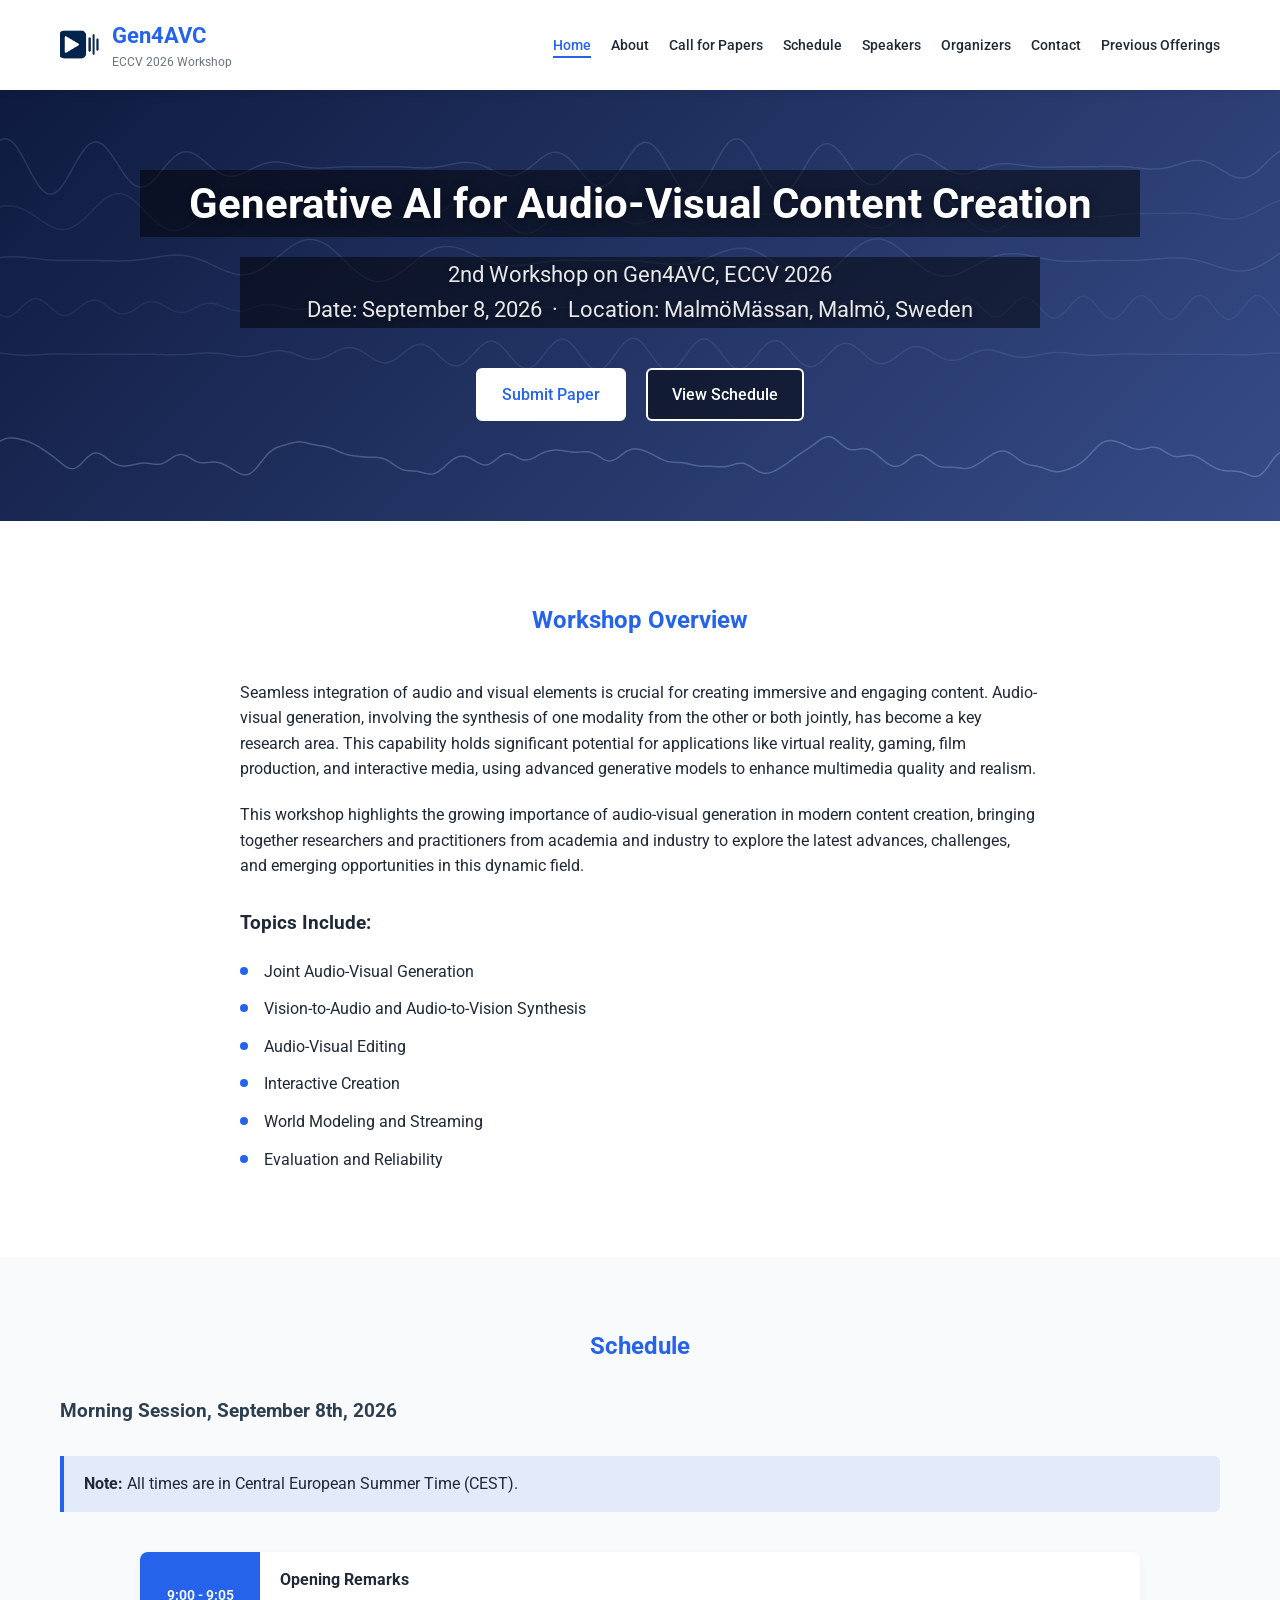
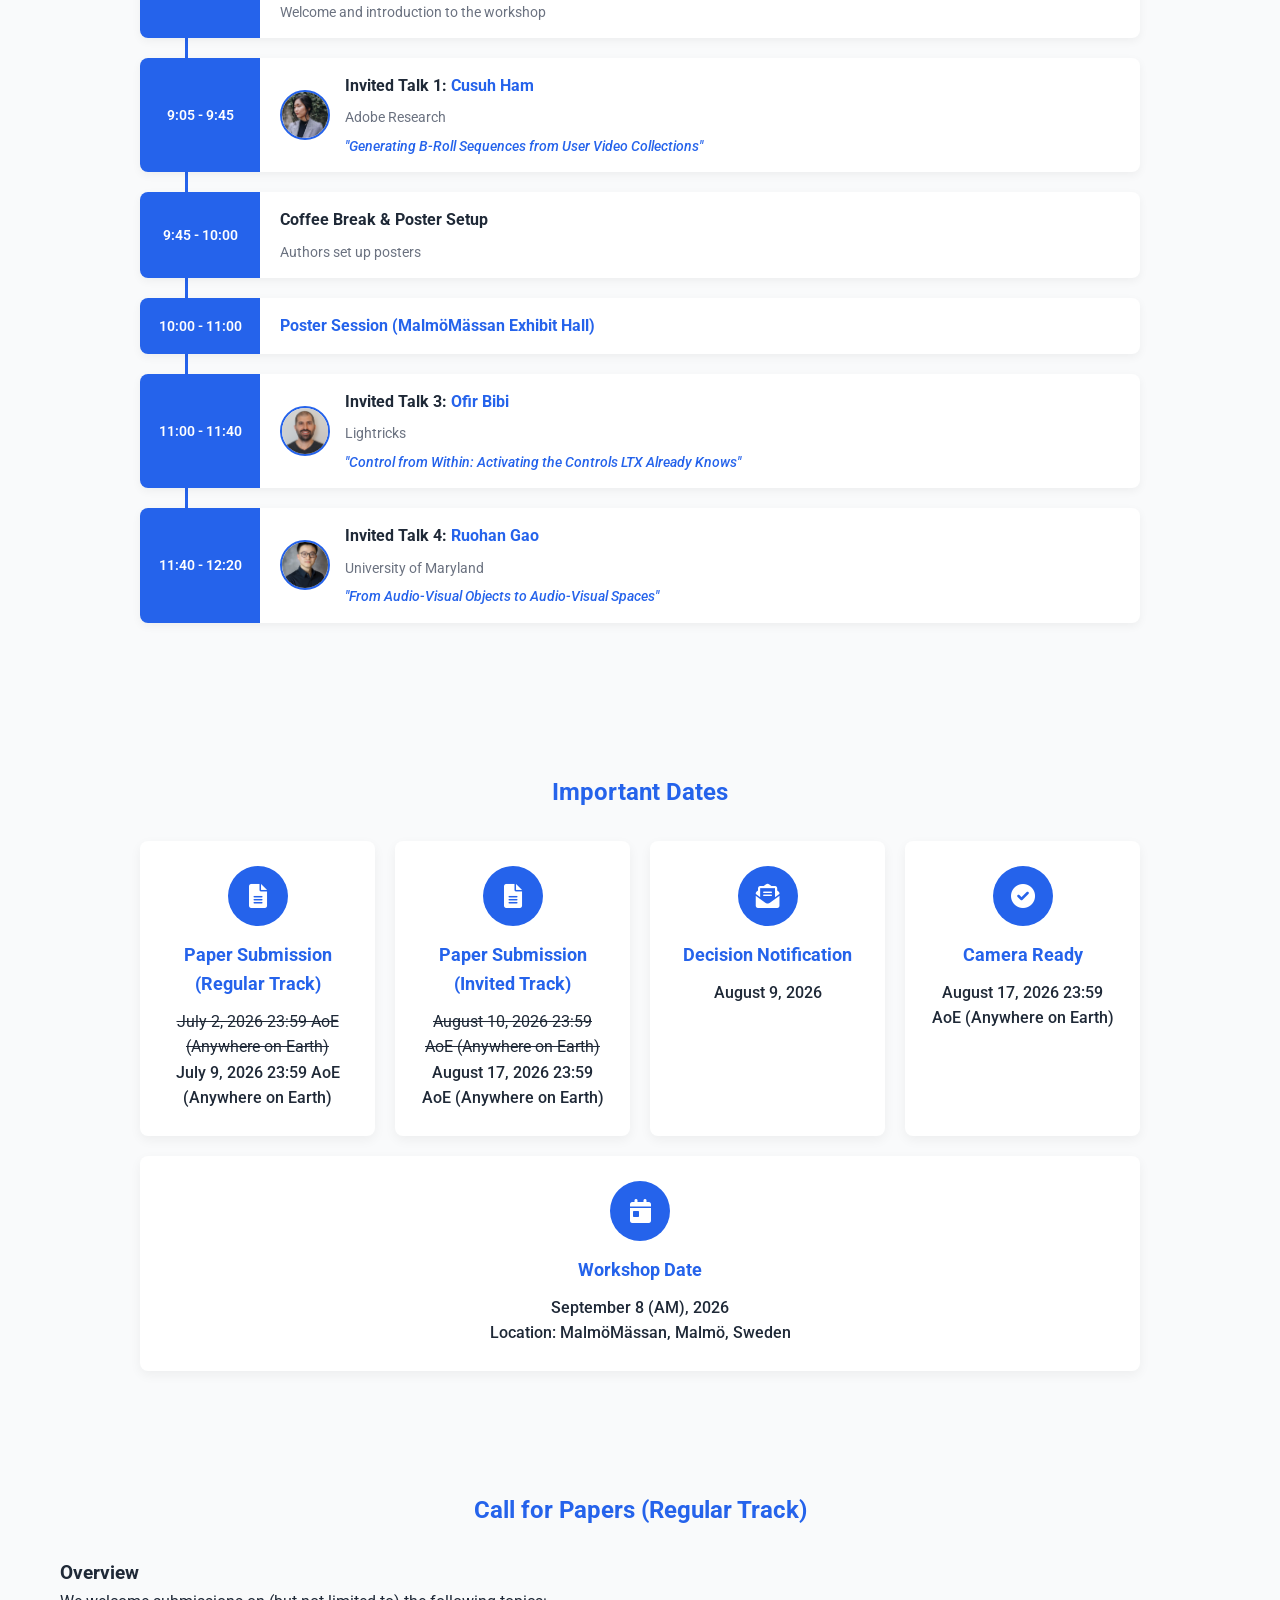
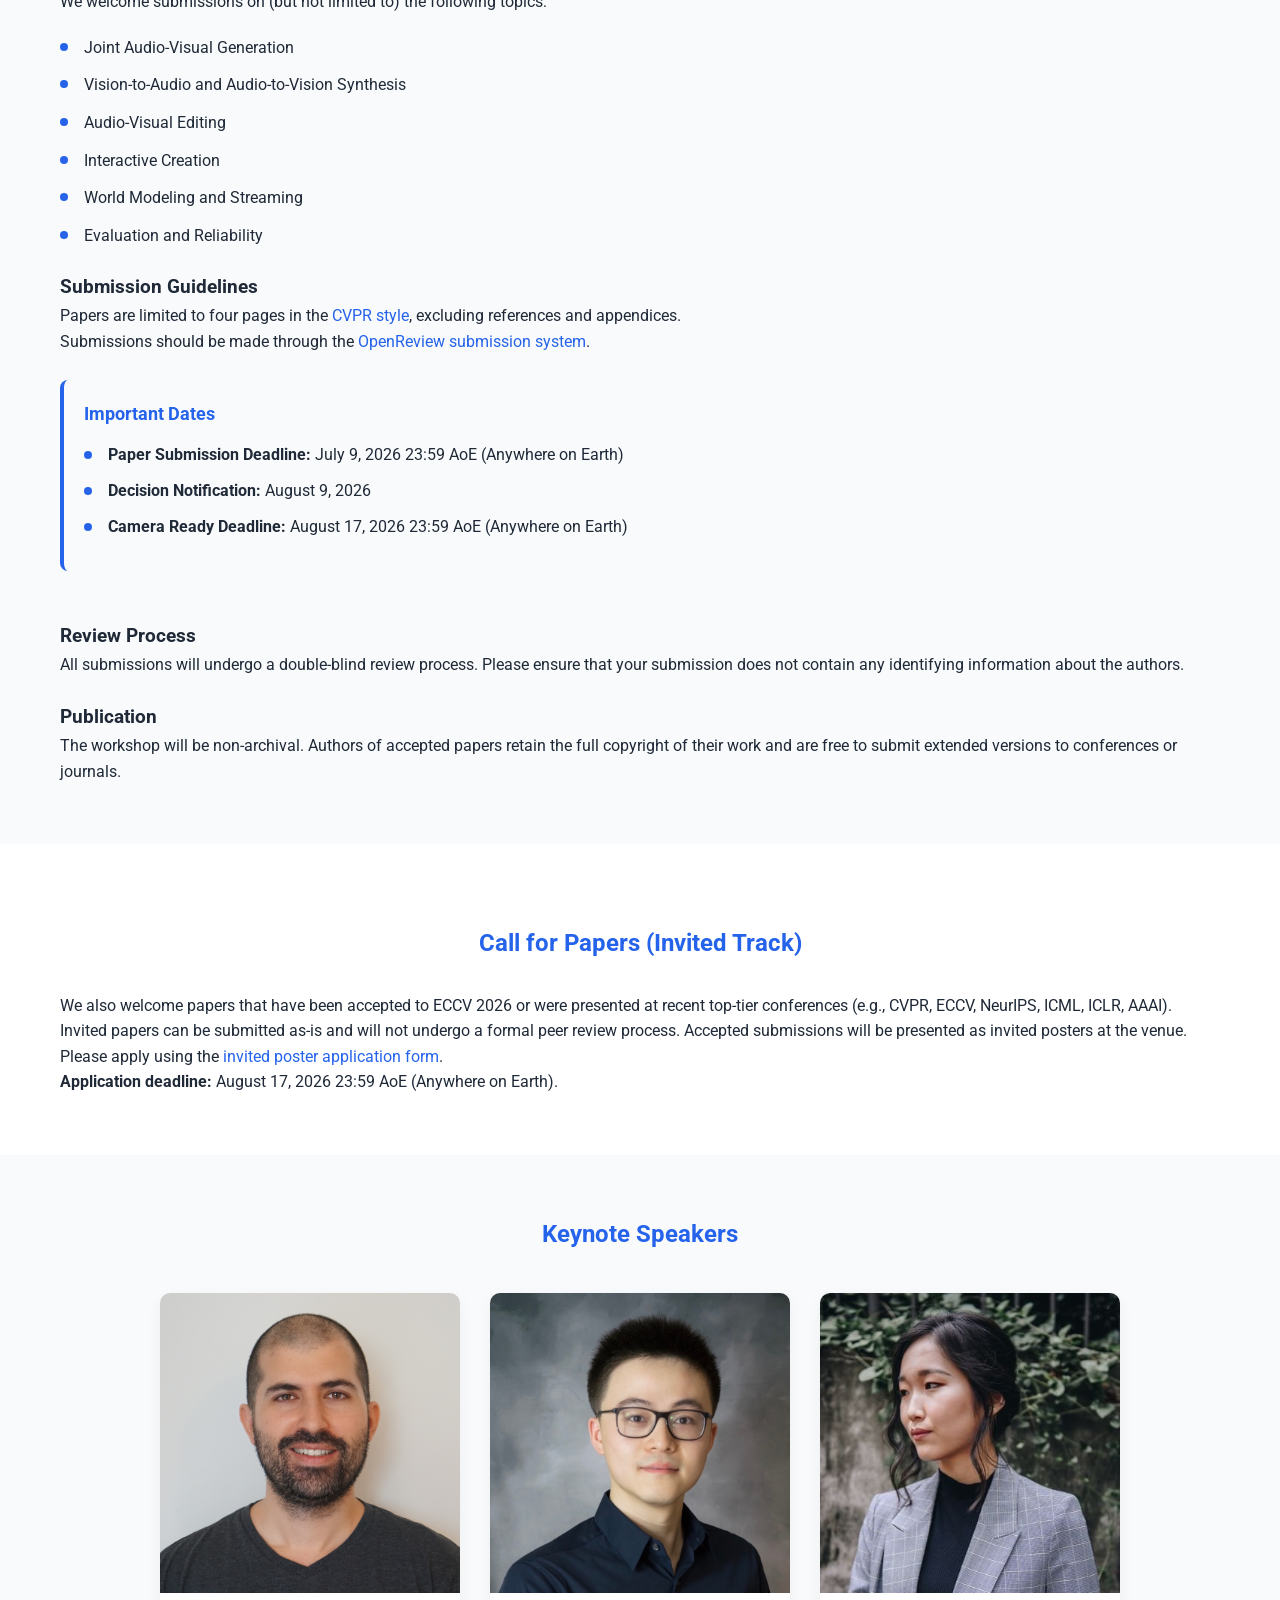
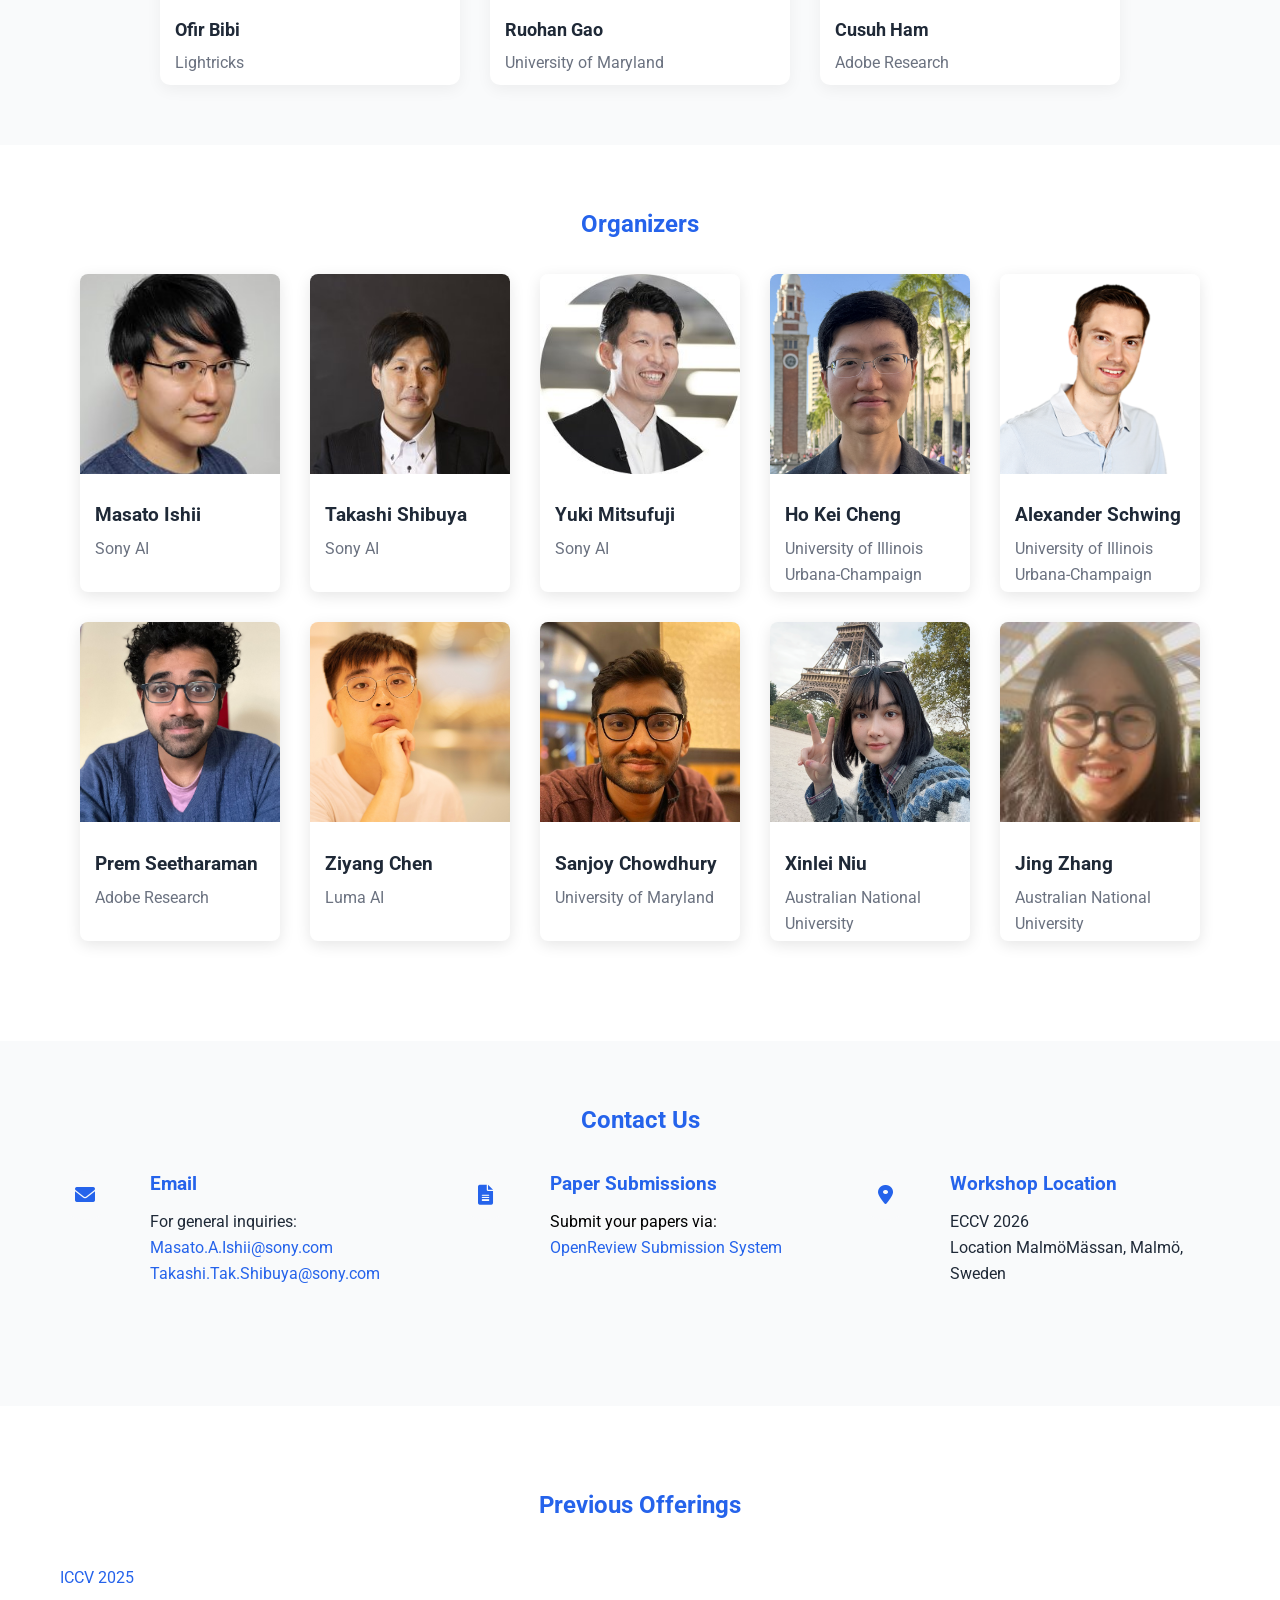
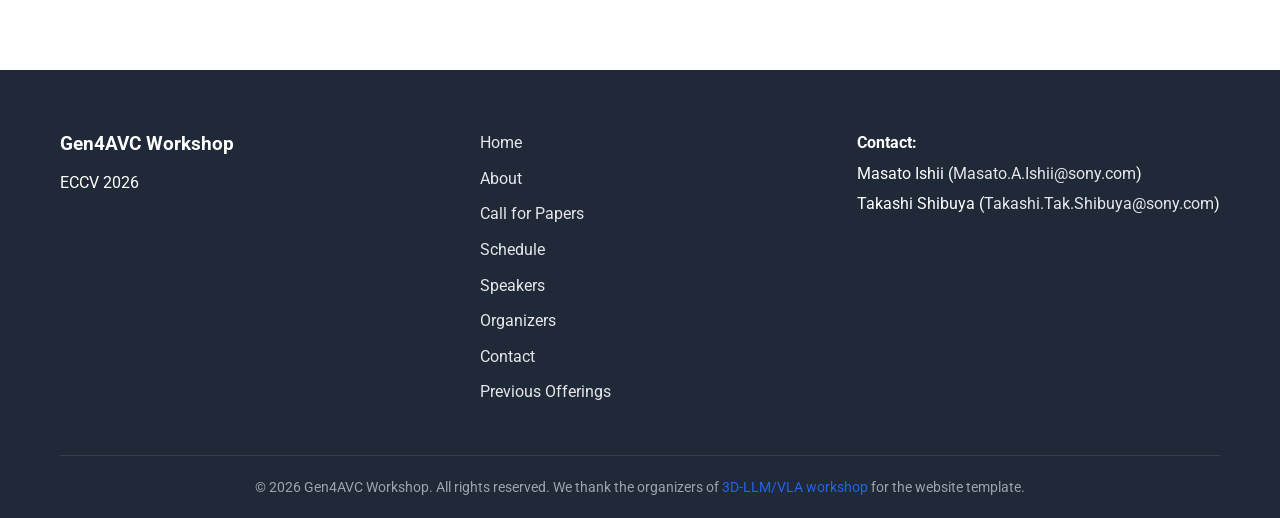
==== commit 106e78e7: "update_schedule" ====
--- a/eccv2026/index.html
+++ b/eccv2026/index.html
@@ -92,7 +92,7 @@
                 <h2 style="max-width: 1000px; margin-top: -40px; background-color: rgba(0, 0, 0, .5);">Generative AI for Audio-Visual Content Creation</h2>
                 <p class="centered-subtitle" style="background-color: rgba(0, 0, 0, .5)">2nd Workshop on Gen4AVC, ECCV 2026
                     <br>
-                    Date: September 8 (Tuesday), 2026 &nbsp;&middot;&nbsp; Location: TBD</p>
+                    Date: September 8, 2026 &nbsp;&middot;&nbsp; Location: MalmöMässan, Malmö, Sweden</p>
                 <div class="cta-buttons">
                     <a href="#call" class="btn primary">Submit Paper</a>
                     <a href="#schedule" class="btn secondary" style="background-color: rgba(0, 0, 0, .5)">View Schedule</a>
@@ -134,10 +134,91 @@
         </section>
 
         <!-- Schedule Section -->
-        <section id="schedule" class="schedule-section">
+        <!-- <section id="schedule" class="schedule-section">
             <div class="container">
                 <h2>Schedule</h2>
                 To be announced.
+            </div>
+        </section> -->
+        <section id="schedule" class="schedule-section">
+            <div class="container">
+                <h2>Schedule</h2>
+                <p><strong style="font-size: 1.2em; color: #2c3e50;">Morning Session, September 8th, 2026</strong></p>
+
+                <div class="schedule-note">
+                    <p><strong>Note:</strong> All times are in Central European Summer Time (CEST).</p>
+                </div>
+
+                <div class="timeline">
+                    <div class="timeline-item">
+                        <div class="time">9:00 - 9:05</div>
+                        <div class="event">
+                            <h3>Opening Remarks</h3>
+                            <p>Welcome and introduction to the workshop</p>
+                        </div>
+                    </div>
+
+                    <div class="timeline-item">
+                        <div class="time">9:05 - 9:45</div>
+                        <div class="event">
+                            <div class="event-with-photo">
+                                <img src="imgs/speakers/cusuh_ham.jpg" alt="Cusuh Ham" class="speaker-thumbnail">
+                                <div class="event-details">
+                                    <h3>Invited Talk 1: <a href="https://cusuh.github.io/" target="_blank">Cusuh Ham</a></h3>
+                                    <p>Adobe Research</p>
+                                    <p class="talk-title">"Generating B-Roll Sequences from User Video Collections"</p>
+                                    <!-- <p class="slide-download"><a href="decks/DaniloComminiello_Gen4AVC_2025.pdf" target="_blank" rel="noopener noreferrer">Slides</a></p> -->
+                                </div>
+                            </div>
+                        </div>
+                    </div>
+                    <div class="timeline-item">
+                        <div class="time">9:45 - 10:00</div>
+                        <div class="event">
+                            <h3>Coffee Break & Poster Setup</h3>
+                            <p>Authors set up posters</p>
+                        </div>
+                    </div>
+
+
+                    <div class="timeline-item">
+                        <div class="time">10:00 - 11:00</div>
+                        <div class="event">
+                            <h3>Poster Session (MalmöMässan Exhibit Hall)</h3>
+                            <!-- <p>Poster presentations - see <a href="#posters">poster list below</a></p> -->
+                        </div>
+                    </div>
+
+                    <div class="timeline-item">
+                        <div class="time">11:00 - 11:40</div>
+                        <div class="event">
+                            <div class="event-with-photo">
+                                <img src="imgs/speakers/ofir_bibi.jpg" alt="Ofir Bibi" class="speaker-thumbnail">
+                                <div class="event-details">
+                                    <h3>Invited Talk 3: <a href="https://ofirbb.github.io/" target="_blank">Ofir Bibi</a></h3>
+                                    <p>Lightricks</p>
+                                    <p class="talk-title">"Control from Within: Activating the Controls LTX Already Knows"</p>
+                                    <!-- <p class="slide-download"><a href="decks/GunheeKim_Gen4AVC_2025.pdf" target="_blank" rel="noopener noreferrer">Slides</a></p> -->
+                                </div>
+                            </div>
+                        </div>
+                    </div>
+
+                    <div class="timeline-item">
+                        <div class="time">11:40 - 12:20</div>
+                        <div class="event">
+                            <div class="event-with-photo">
+                                <img src="imgs/speakers/ruohan_gao.jpg" alt="Ruohan Gao" class="speaker-thumbnail">
+                                <div class="event-details">
+                                    <h3>Invited Talk 4: <a href="https://ruohangao.github.io/" target="_blank">Ruohan Gao</a></h3>
+                                    <p>University of Maryland</p>
+                                    <p class="talk-title">"From Audio-Visual Objects to Audio-Visual Spaces"</p>
+                                    <!-- <p class="slide-download"><a href="decks/KristenGrauman_Gen4AVC_2025.pdf" target="_blank" rel="noopener noreferrer">Slides</a></p> -->
+                                </div>
+                            </div>
+                        </div>
+                    </div>
+                </div>
             </div>
         </section>
 
@@ -197,8 +278,8 @@
                         </div>
                         <div class="date-info">
                             <h3>Workshop Date</h3>
-                            <p>September 8, 2026 (morning session)</p>
-                            <p>Location: TBD</p>
+                            <p>September 8 (AM), 2026</p>
+                            <p>Location: MalmöMässan, Malmö, Sweden</p>
                         </div>
                     </div>
                 </div>
@@ -249,7 +330,6 @@
                                 July 9, 2026 23:59 AoE (Anywhere on Earth)</li>
                             <li><strong>Decision Notification:</strong> August 9, 2026</li>
                             <li><strong>Camera Ready Deadline:</strong> August 17, 2026 23:59 AoE (Anywhere on Earth)</li>
-                            <li><strong>Workshop Date:</strong> September 8, 2026 (morning session)</li>
                         </ul>
                     </div>
 
@@ -351,7 +431,7 @@
                     </div>
 
                     <div class="organizer-card">
-                        <a href="https://yahshibu.github.io/" target="_blank">
+                        <a href="https://scholar.google.com/citations?user=XCRO260AAAAJ" target="_blank">
                             <img src="imgs/organizers/takashi_shibuya.jpeg"
                                 alt="Takashi Shibuya">
                             <h3>Takashi Shibuya</h3>
@@ -464,7 +544,7 @@
                             <div class="details">
                                 <h3>Workshop Location</h3>
                                 <p>ECCV 2026</p>
-                                <p>Location TBD</p>
+                                <p>Location MalmöMässan, Malmö, Sweden</p>
                             </div>
                         </div>
                     
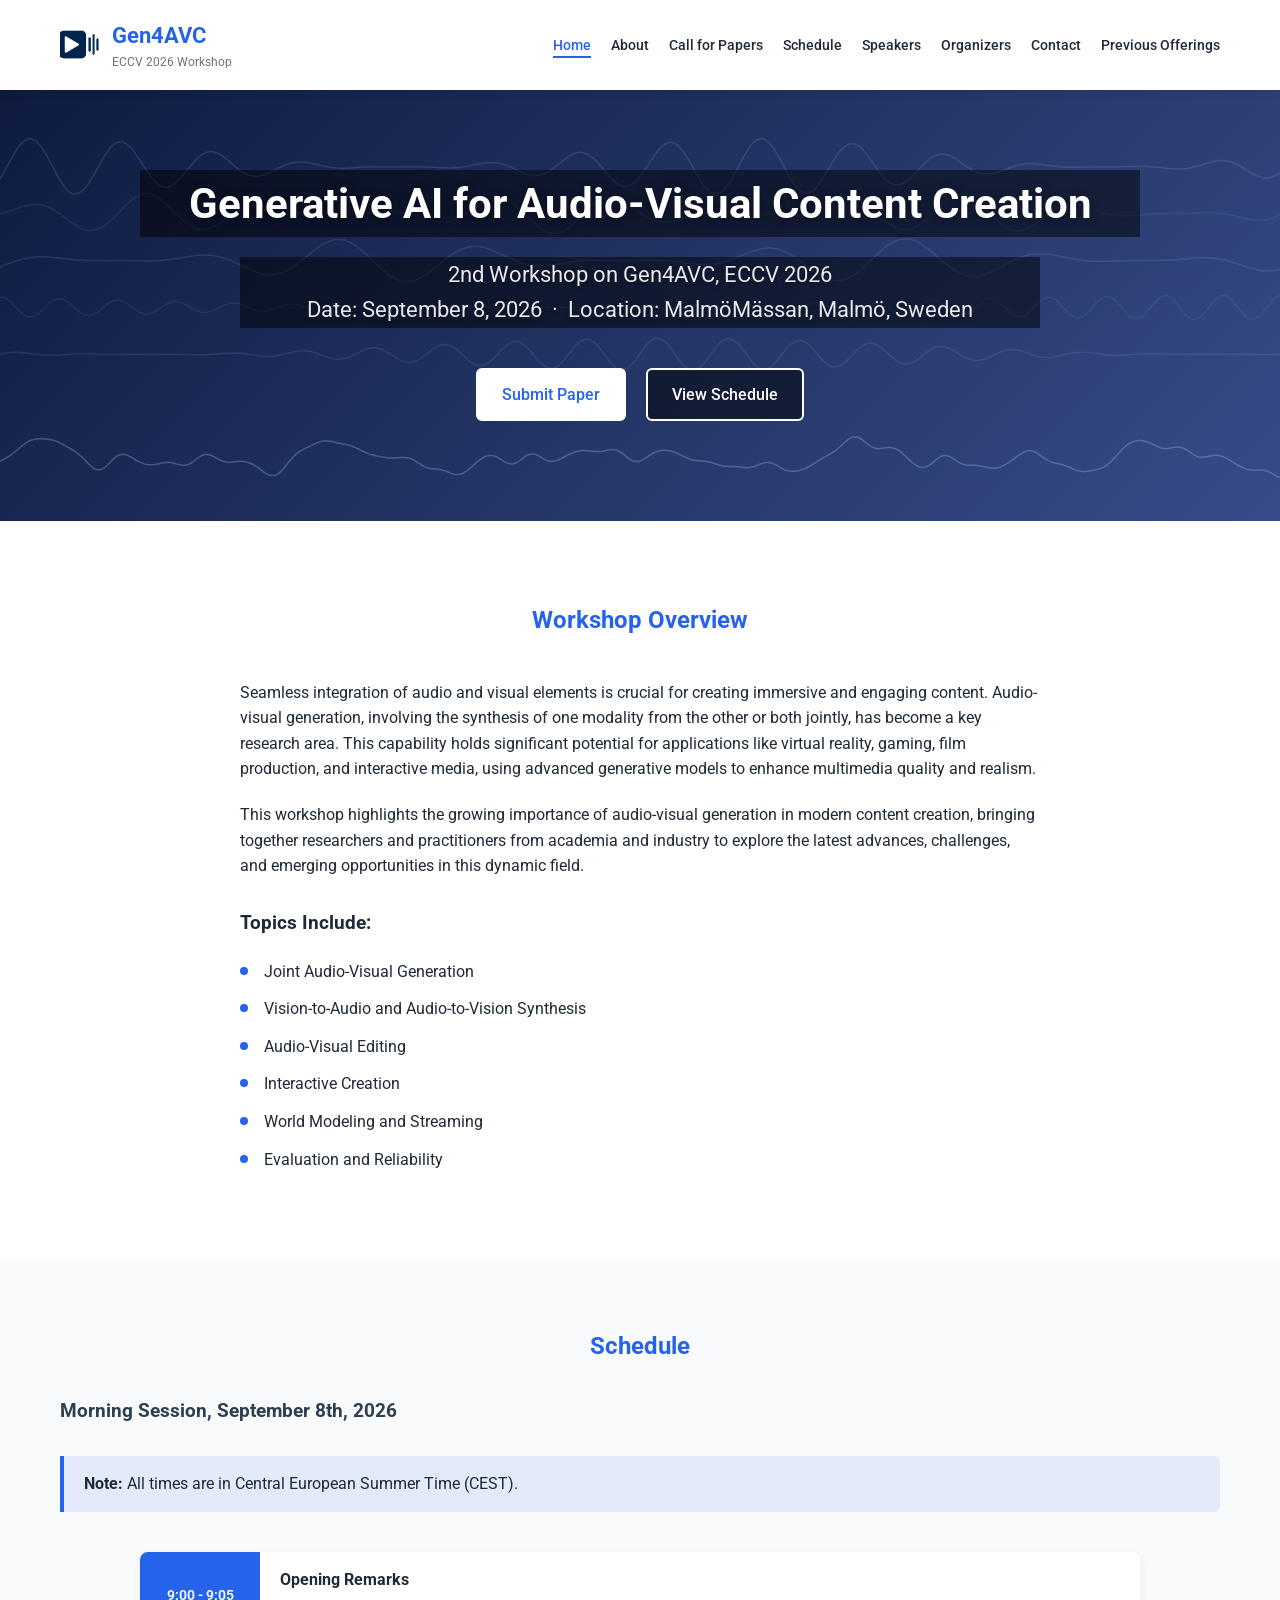
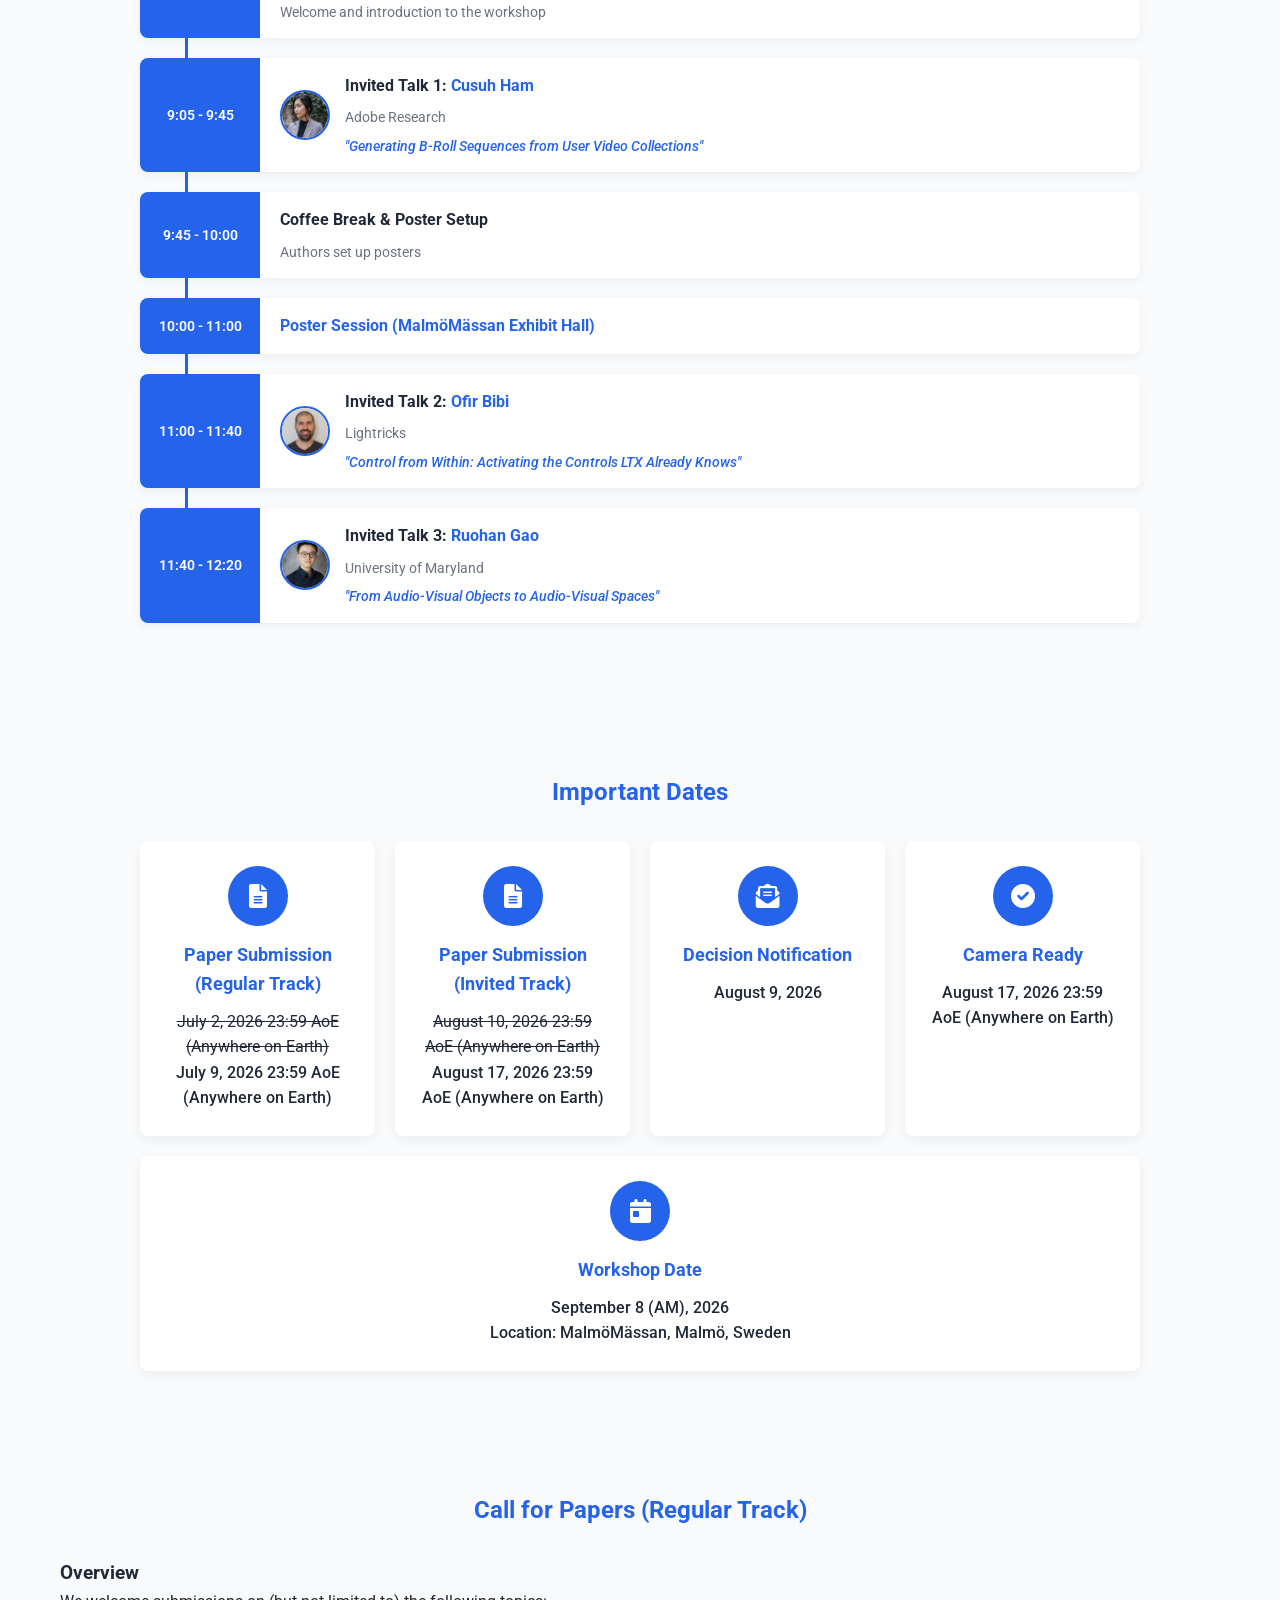
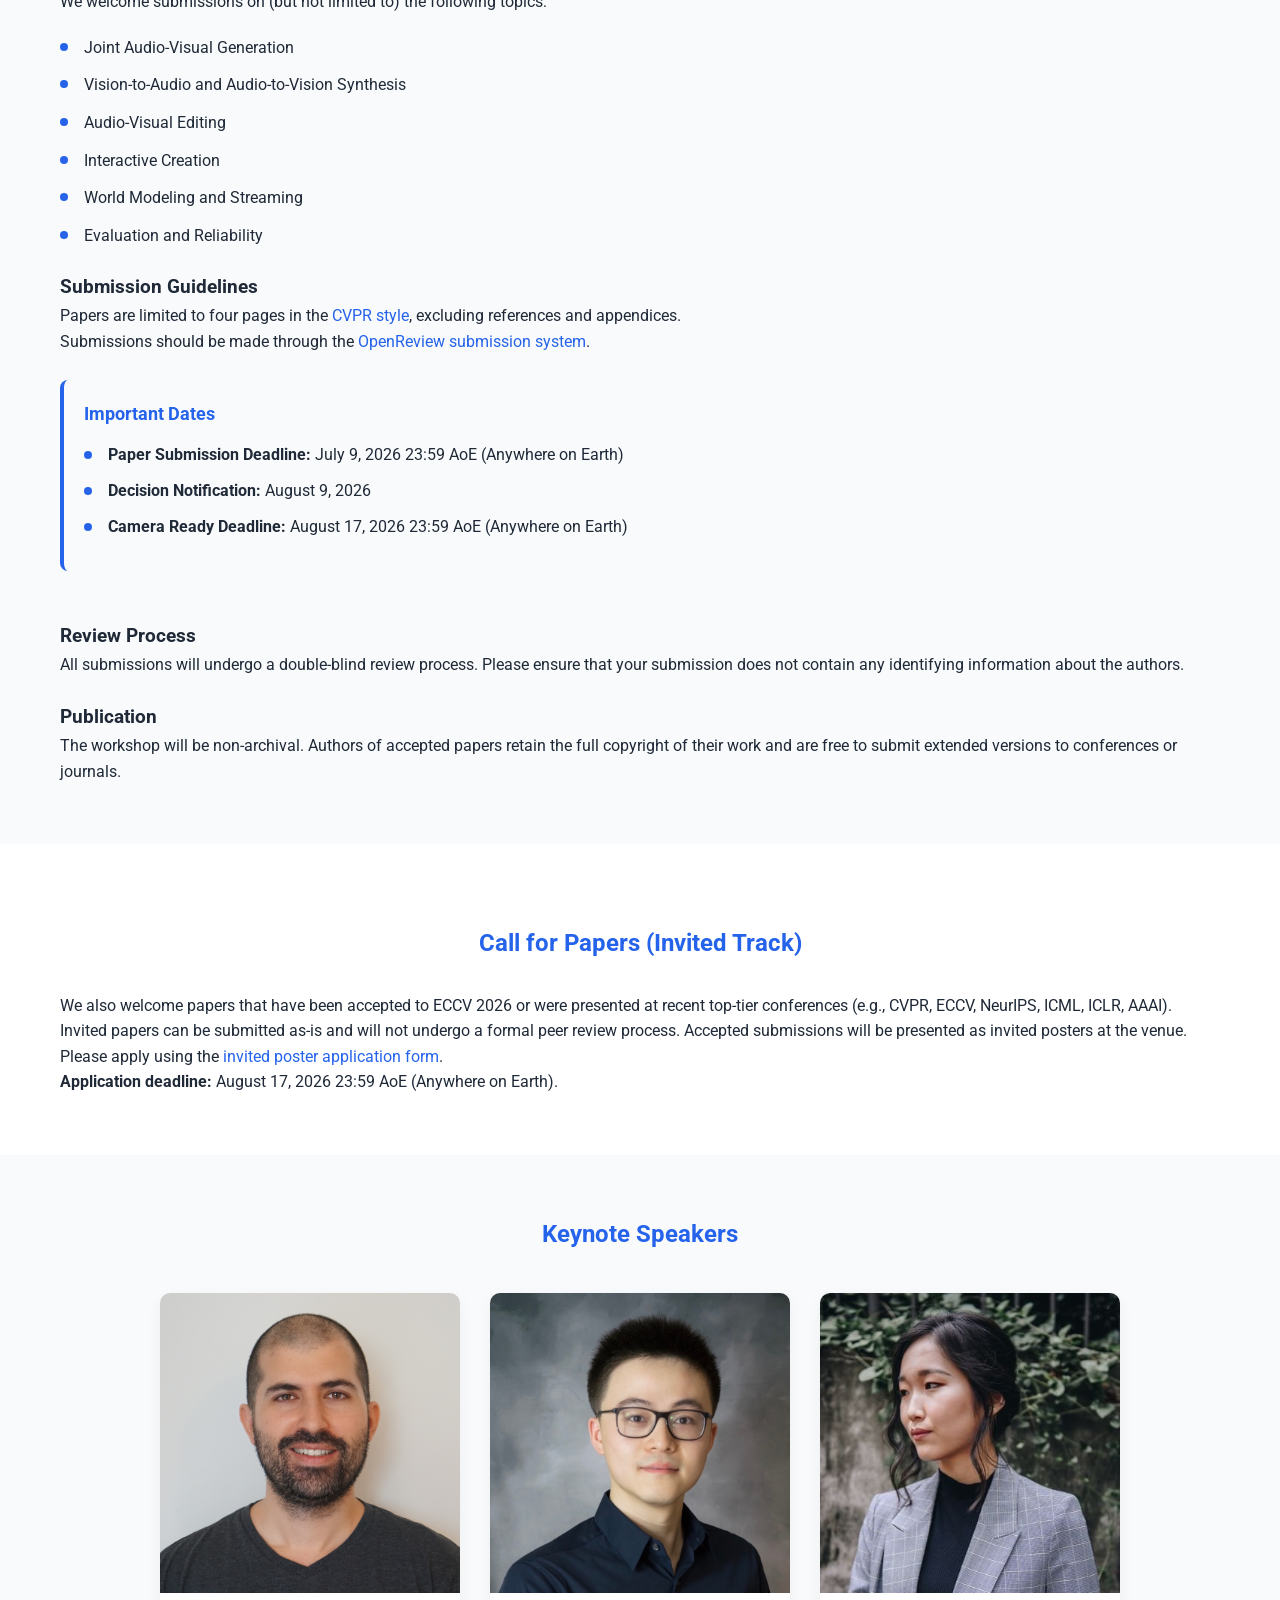
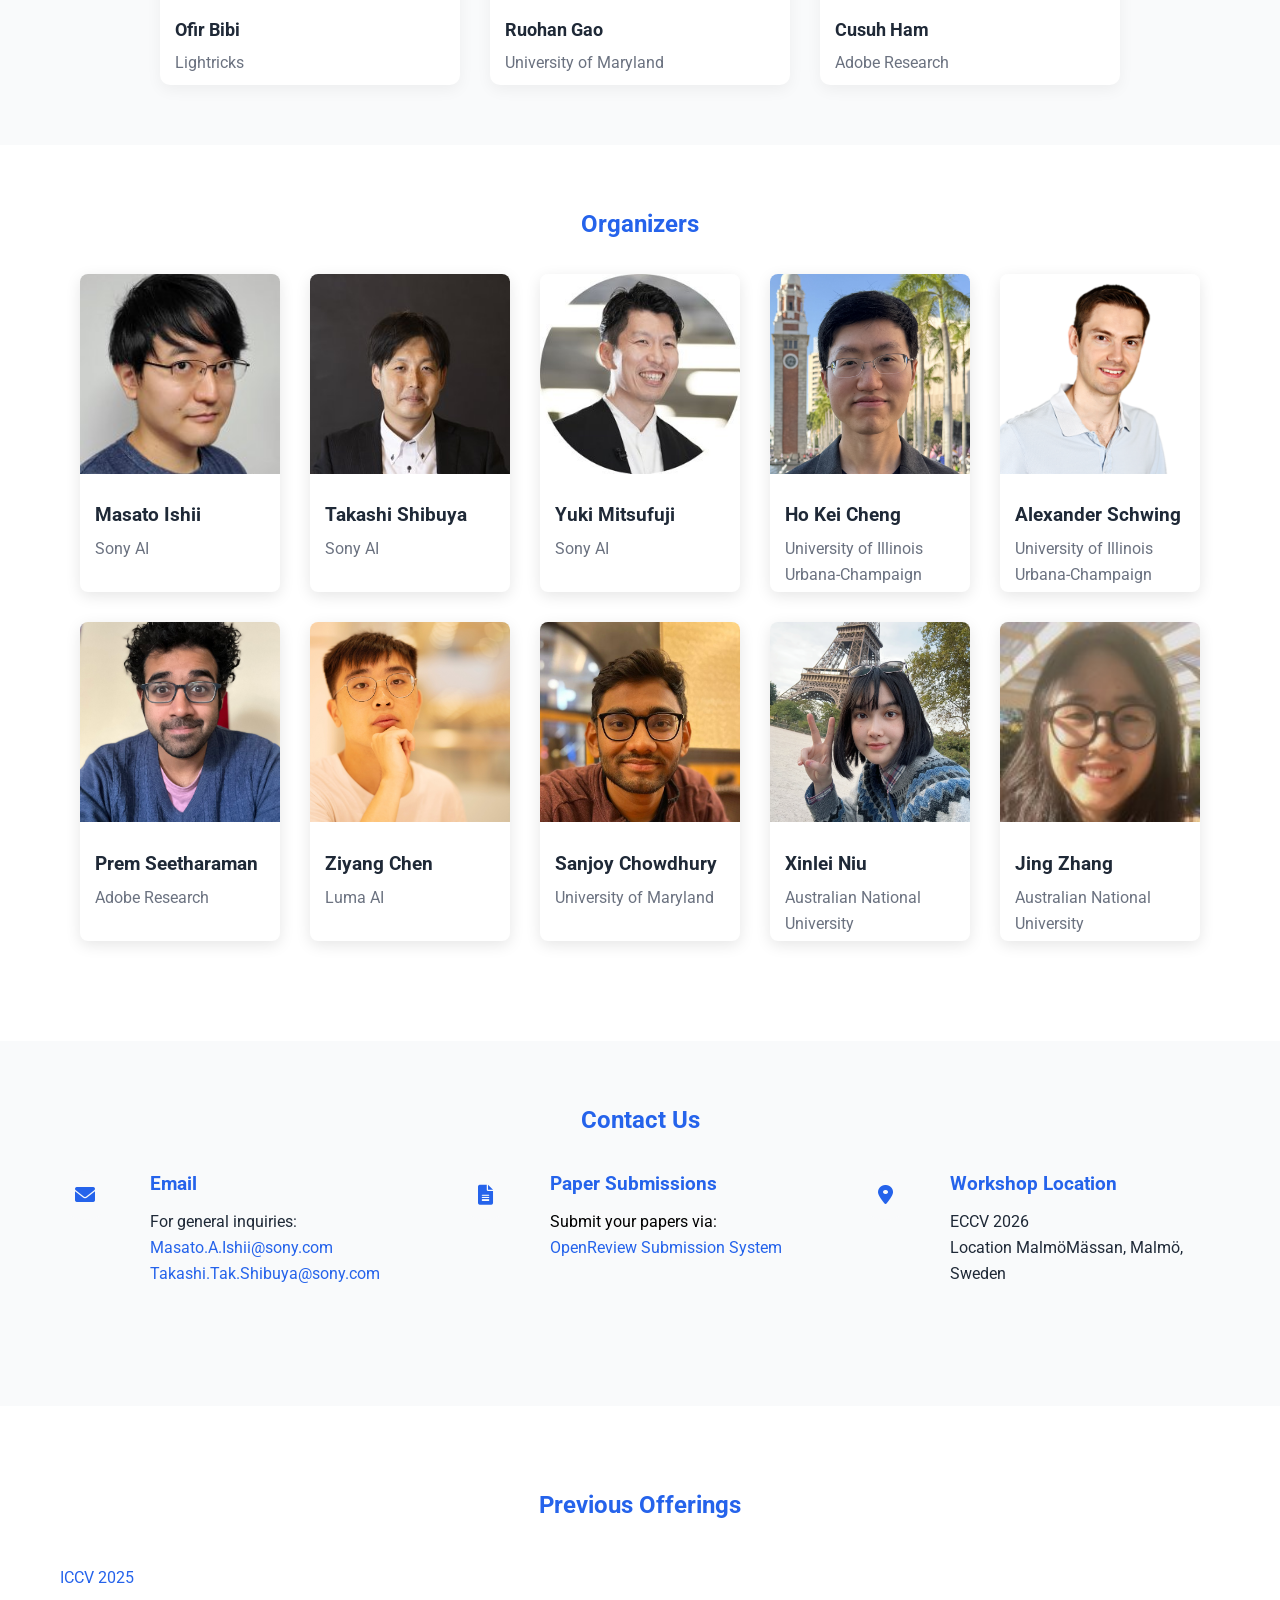
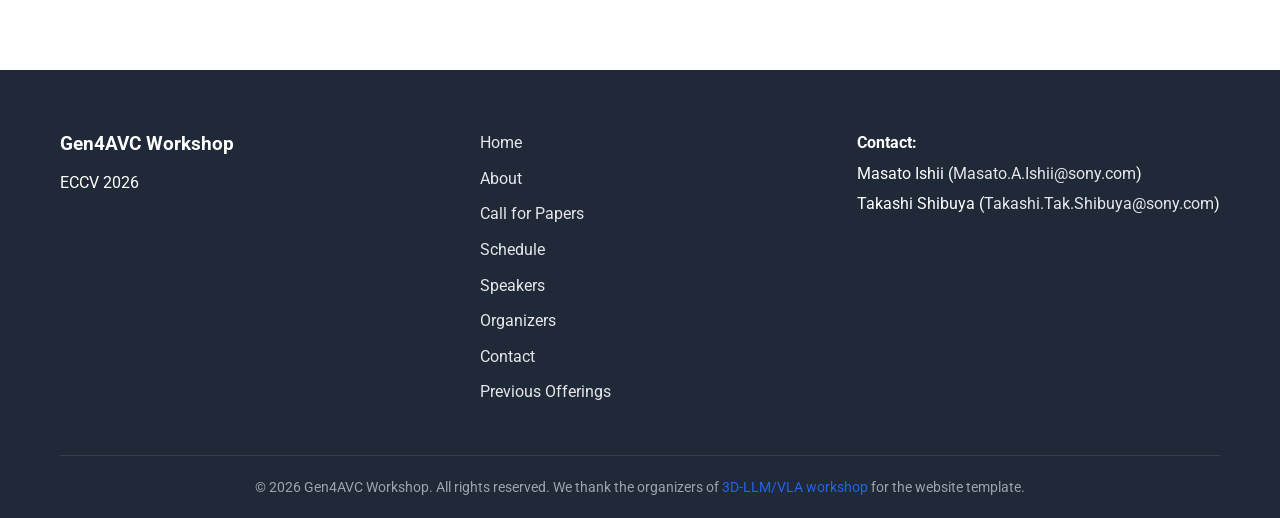
==== commit 1b6bbfc6: "fix Talk numbering" ====
--- a/eccv2026/index.html
+++ b/eccv2026/index.html
@@ -195,7 +195,7 @@
                             <div class="event-with-photo">
                                 <img src="imgs/speakers/ofir_bibi.jpg" alt="Ofir Bibi" class="speaker-thumbnail">
                                 <div class="event-details">
-                                    <h3>Invited Talk 3: <a href="https://ofirbb.github.io/" target="_blank">Ofir Bibi</a></h3>
+                                    <h3>Invited Talk 2: <a href="https://ofirbb.github.io/" target="_blank">Ofir Bibi</a></h3>
                                     <p>Lightricks</p>
                                     <p class="talk-title">"Control from Within: Activating the Controls LTX Already Knows"</p>
                                     <!-- <p class="slide-download"><a href="decks/GunheeKim_Gen4AVC_2025.pdf" target="_blank" rel="noopener noreferrer">Slides</a></p> -->
@@ -210,7 +210,7 @@
                             <div class="event-with-photo">
                                 <img src="imgs/speakers/ruohan_gao.jpg" alt="Ruohan Gao" class="speaker-thumbnail">
                                 <div class="event-details">
-                                    <h3>Invited Talk 4: <a href="https://ruohangao.github.io/" target="_blank">Ruohan Gao</a></h3>
+                                    <h3>Invited Talk 3: <a href="https://ruohangao.github.io/" target="_blank">Ruohan Gao</a></h3>
                                     <p>University of Maryland</p>
                                     <p class="talk-title">"From Audio-Visual Objects to Audio-Visual Spaces"</p>
                                     <!-- <p class="slide-download"><a href="decks/KristenGrauman_Gen4AVC_2025.pdf" target="_blank" rel="noopener noreferrer">Slides</a></p> -->
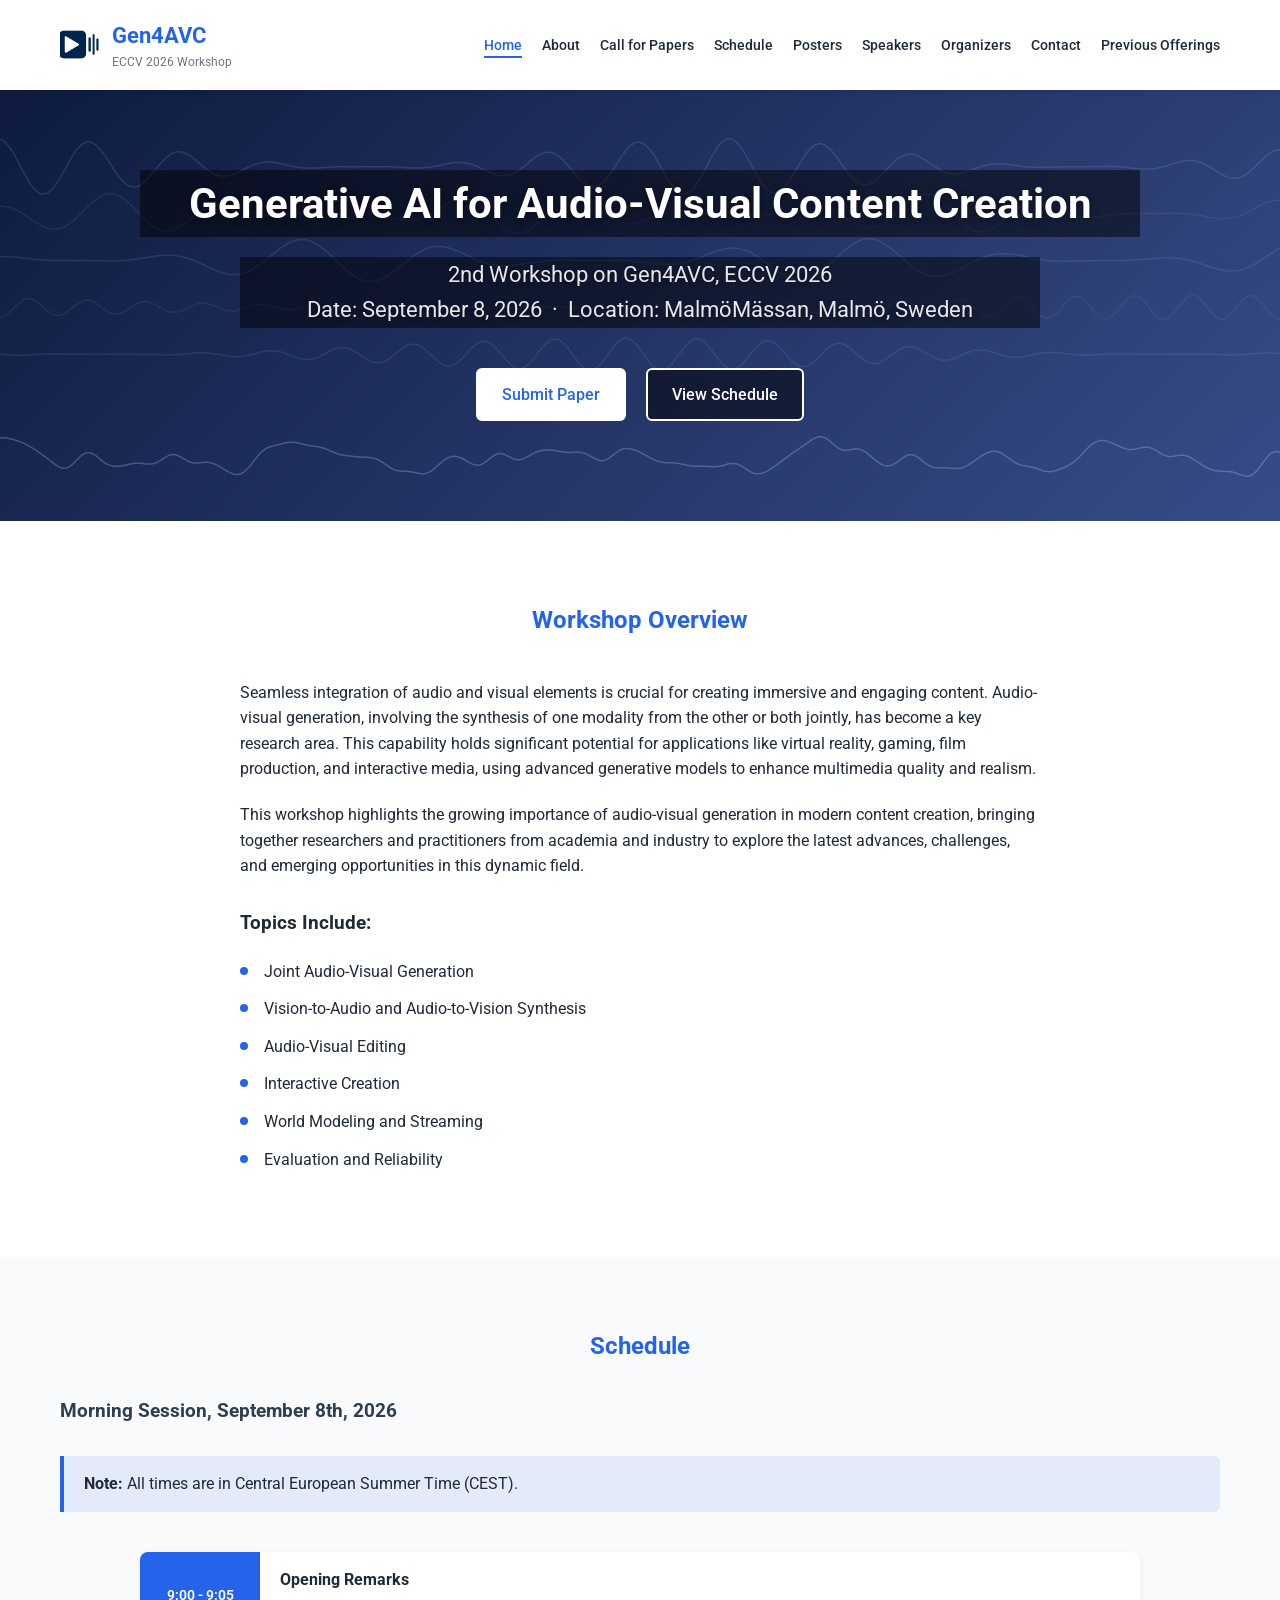
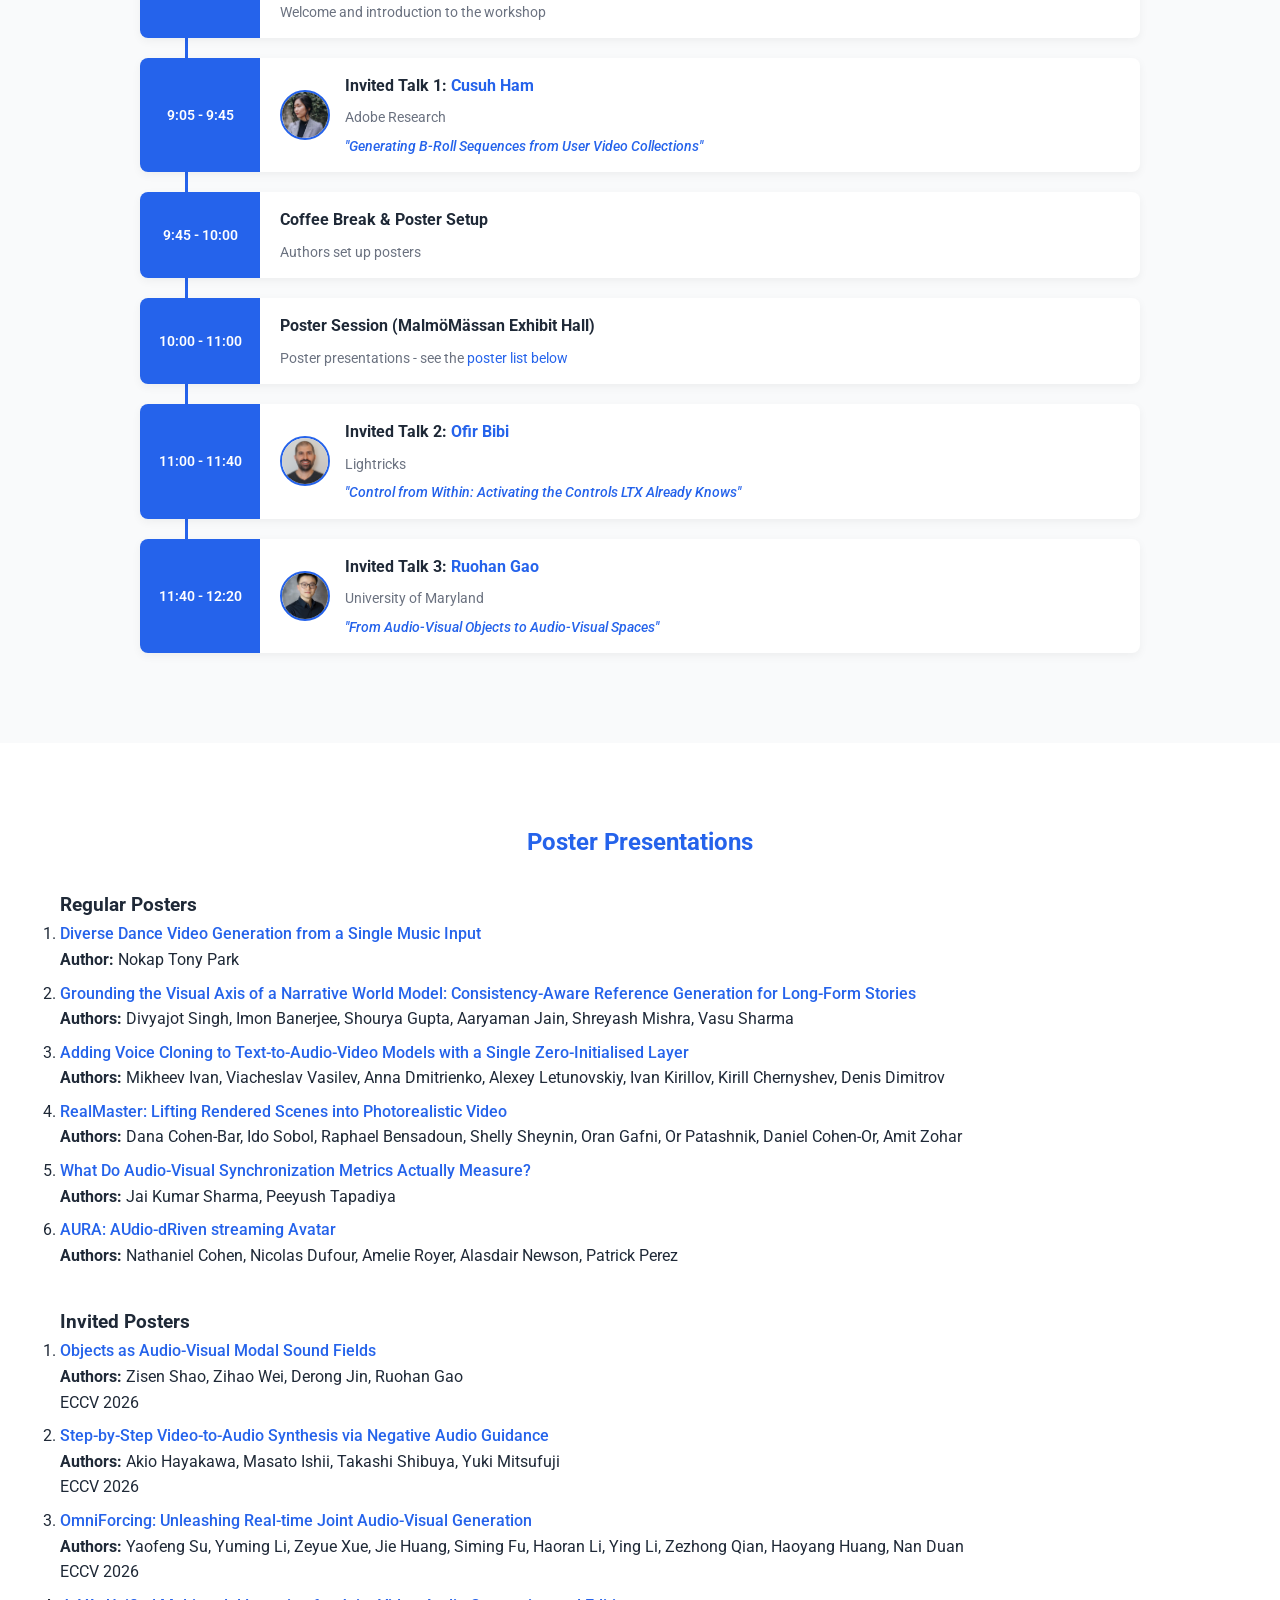
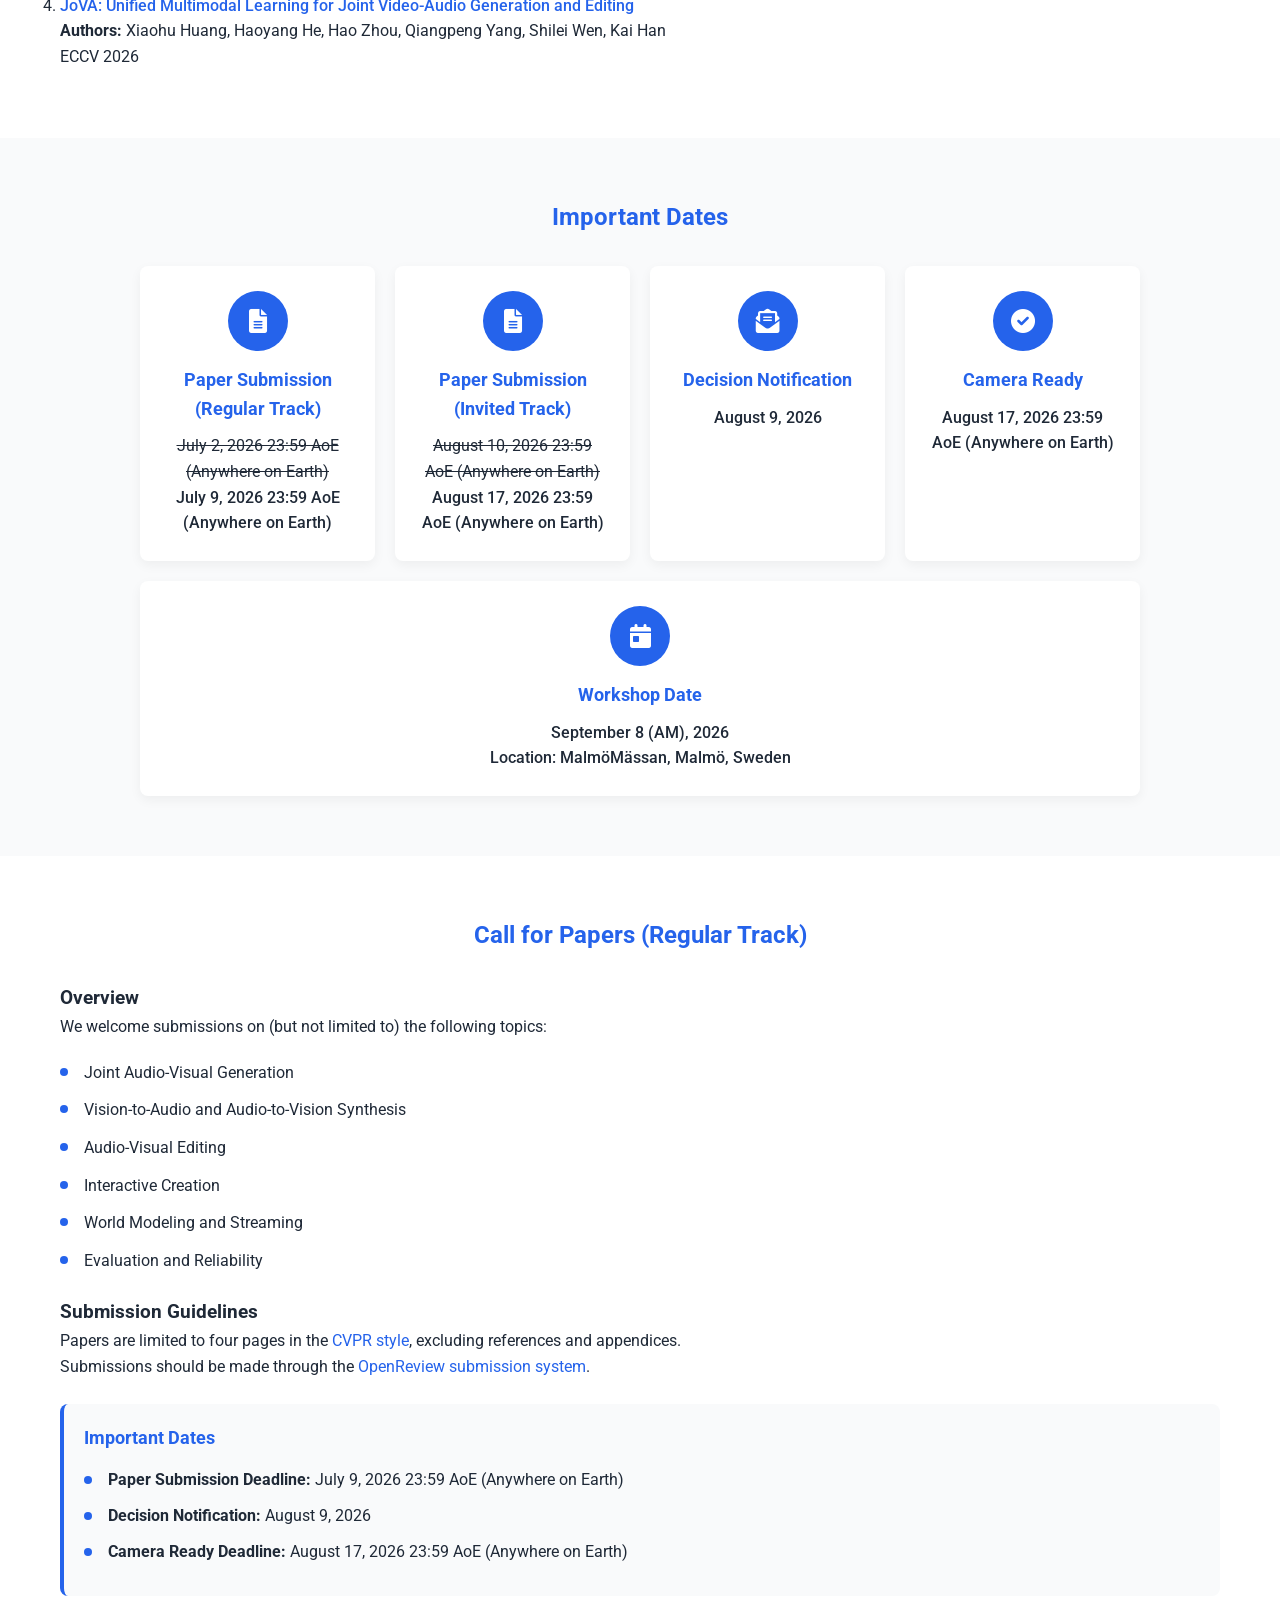
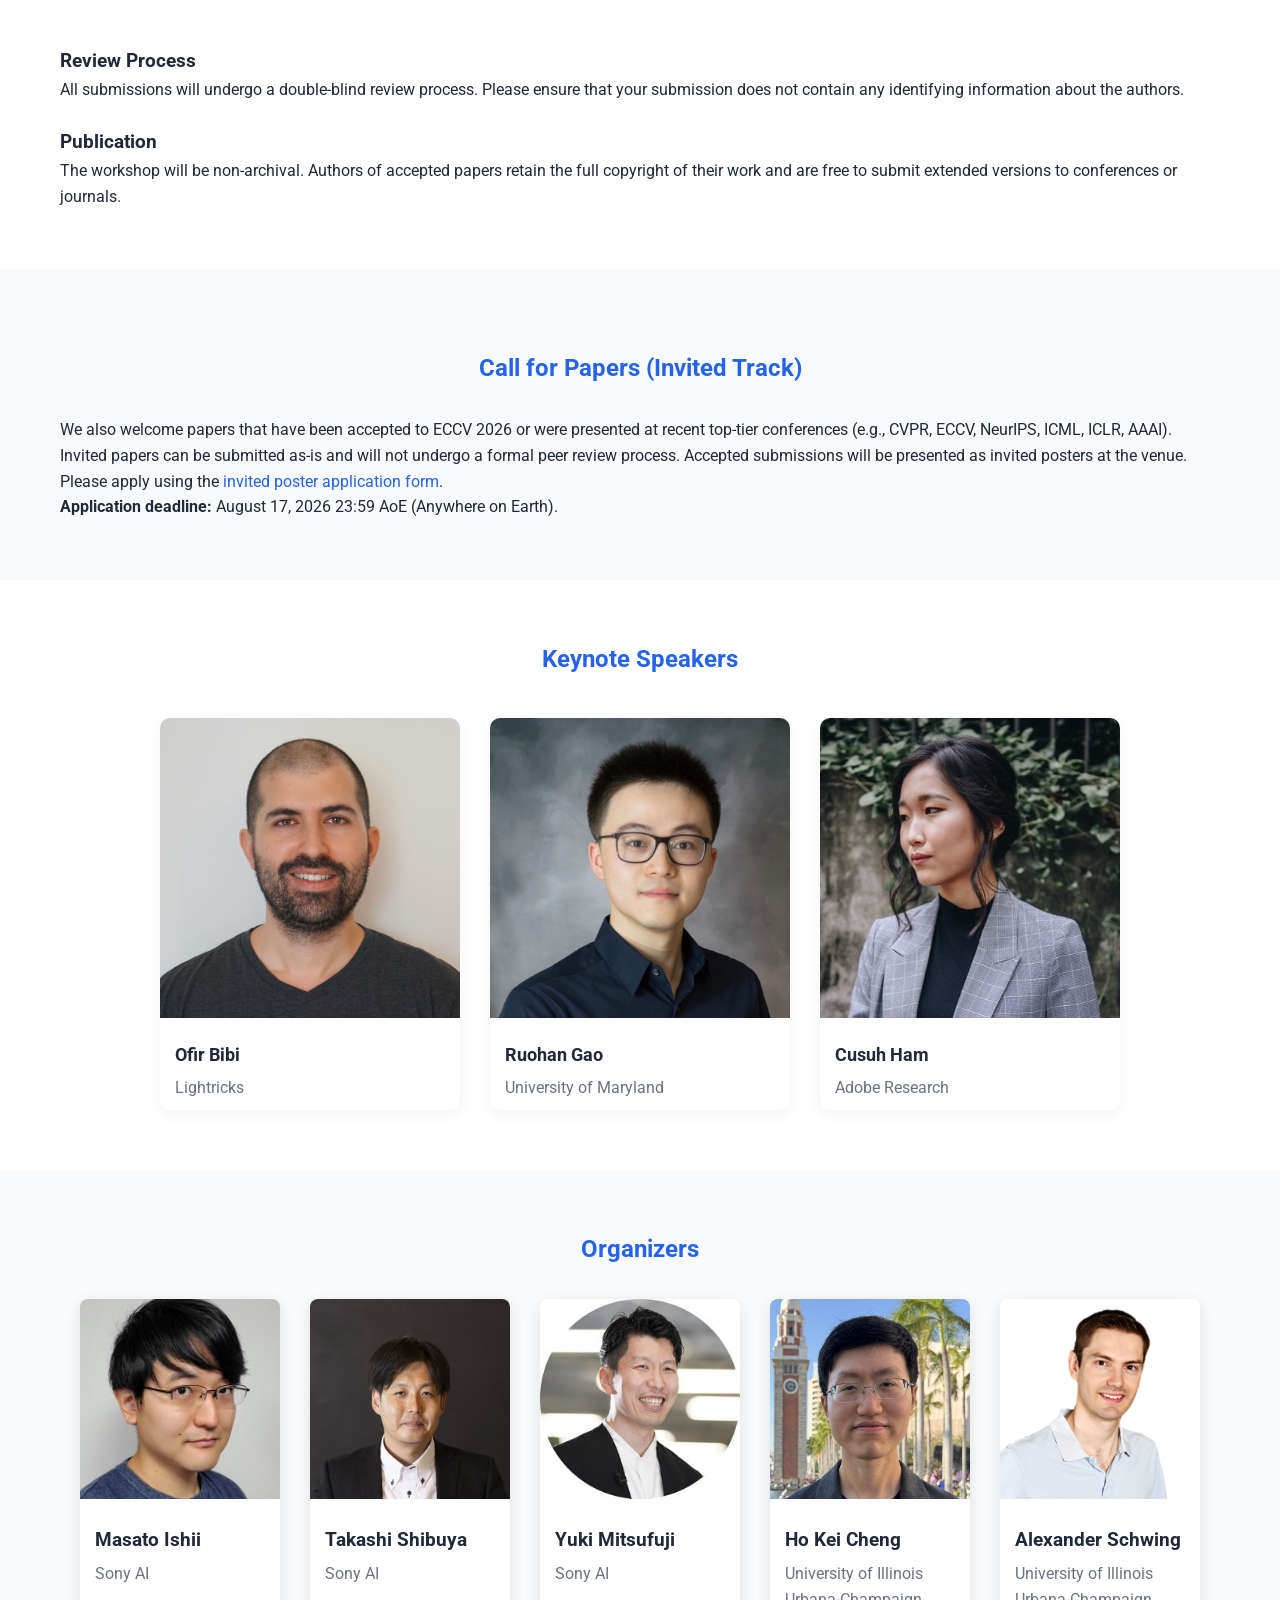
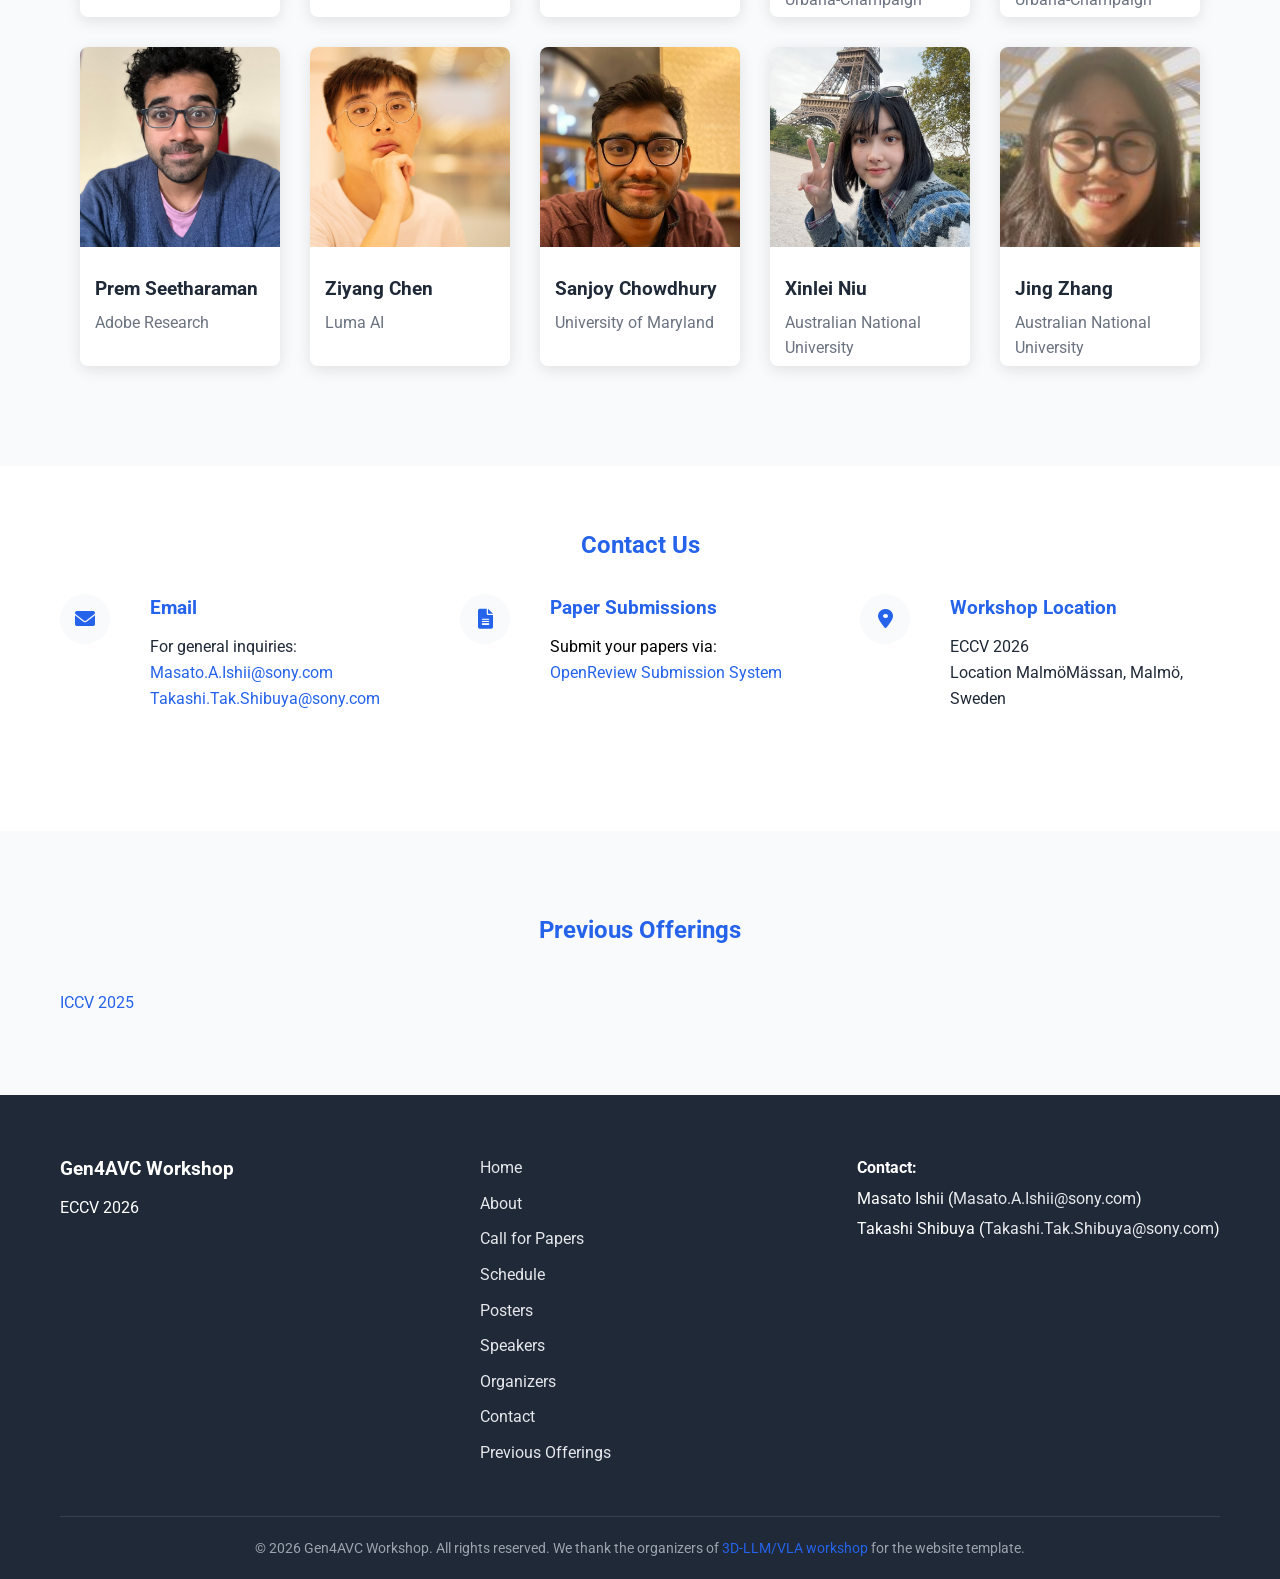
==== commit 85eb4bc7: "add posters" ====
--- a/eccv2026/index.html
+++ b/eccv2026/index.html
@@ -71,6 +71,7 @@
                         <li><a href="#about">About</a></li>
                         <li><a href="#call">Call for Papers</a></li>
                         <li><a href="#schedule">Schedule</a></li>
+                        <li><a href="#posters">Posters</a></li>
                         <li><a href="#speakers">Speakers</a></li>
                         <li><a href="#organizers">Organizers</a></li>
                         <li><a href="#contact">Contact</a></li>
@@ -185,7 +186,7 @@
                         <div class="time">10:00 - 11:00</div>
                         <div class="event">
                             <h3>Poster Session (MalmöMässan Exhibit Hall)</h3>
-                            <!-- <p>Poster presentations - see <a href="#posters">poster list below</a></p> -->
+                            <p>Poster presentations - see the <a href="#posters">poster list below</a></p>
                         </div>
                     </div>
 
@@ -222,6 +223,95 @@
             </div>
         </section>
 
+        <!-- Posters Section -->
+        <section id="posters" class="posters-section">
+            <div class="container">
+                <h2>Poster Presentations</h2>
+
+                <div class="posters-content">
+                    <h3>Regular Posters</h3>
+                    <ol class="poster-list">
+                        <li class="poster-item">
+                            <div class="poster-title-row">
+                                <h4><a href="https://openreview.net/attachment?id=gWjqzjnsZ1&amp;name=pdf" target="_blank" rel="noopener noreferrer">Diverse Dance Video Generation from a Single Music Input</a></h4>
+                            </div>
+                            <p><strong>Author:</strong> Nokap Tony Park</p>
+                        </li>
+
+                        <li class="poster-item">
+                            <div class="poster-title-row">
+                                <h4><a href="https://openreview.net/attachment?id=KQuK4YCiLP&amp;name=pdf" target="_blank" rel="noopener noreferrer">Grounding the Visual Axis of a Narrative World Model: Consistency-Aware Reference Generation for Long-Form Stories</a></h4>
+                            </div>
+                            <p><strong>Authors:</strong> Divyajot Singh, Imon Banerjee, Shourya Gupta, Aaryaman Jain, Shreyash Mishra, Vasu Sharma</p>
+                        </li>
+
+                        <li class="poster-item">
+                            <div class="poster-title-row">
+                                <h4><a href="https://openreview.net/attachment?id=VrtORTEabZ&amp;name=pdf" target="_blank" rel="noopener noreferrer">Adding Voice Cloning to Text-to-Audio-Video Models with a Single Zero-Initialised Layer</a></h4>
+                            </div>
+                            <p><strong>Authors:</strong> Mikheev Ivan, Viacheslav Vasilev, Anna Dmitrienko, Alexey Letunovskiy, Ivan Kirillov, Kirill Chernyshev, Denis Dimitrov</p>
+                        </li>
+
+                        <li class="poster-item">
+                            <div class="poster-title-row">
+                                <h4><a href="https://openreview.net/attachment?id=pNgBiiAMd9&amp;name=pdf" target="_blank" rel="noopener noreferrer">RealMaster: Lifting Rendered Scenes into Photorealistic Video</a></h4>
+                            </div>
+                            <p><strong>Authors:</strong> Dana Cohen-Bar, Ido Sobol, Raphael Bensadoun, Shelly Sheynin, Oran Gafni, Or Patashnik, Daniel Cohen-Or, Amit Zohar</p>
+                        </li>
+
+                        <li class="poster-item">
+                            <div class="poster-title-row">
+                                <h4><a href="https://openreview.net/attachment?id=z84NDA7WHH&amp;name=pdf" target="_blank" rel="noopener noreferrer">What Do Audio-Visual Synchronization Metrics Actually Measure?</a></h4>
+                            </div>
+                            <p><strong>Authors:</strong> Jai Kumar Sharma, Peeyush Tapadiya</p>
+                        </li>
+
+                        <li class="poster-item">
+                            <div class="poster-title-row">
+                                <h4><a href="https://openreview.net/attachment?id=RhoDP829cX&amp;name=pdf" target="_blank" rel="noopener noreferrer">AURA: AUdio-dRiven streaming Avatar</a></h4>
+                            </div>
+                            <p><strong>Authors:</strong> Nathaniel Cohen, Nicolas Dufour, Amelie Royer, Alasdair Newson, Patrick Perez</p>
+                        </li>
+                    </ol>
+
+                    <h3 style="margin-top: 40px;">Invited Posters</h3>
+                    <ol class="poster-list">
+                        <li class="poster-item invited">
+                            <div class="poster-title-row">
+                                <h4><a href="https://arxiv.org/abs/2608.05145" target="_blank" rel="noopener noreferrer">Objects as Audio-Visual Modal Sound Fields</a></h4>
+                            </div>
+                            <p><strong>Authors:</strong> Zisen Shao, Zihao Wei, Derong Jin, Ruohan Gao</p>
+                            <p class="venue-tag">ECCV 2026</p>
+                        </li>
+
+                        <li class="poster-item invited">
+                            <div class="poster-title-row">
+                                <h4><a href="https://arxiv.org/abs/2506.20995" target="_blank" rel="noopener noreferrer">Step-by-Step Video-to-Audio Synthesis via Negative Audio Guidance</a></h4>
+                            </div>
+                            <p><strong>Authors:</strong> Akio Hayakawa, Masato Ishii, Takashi Shibuya, Yuki Mitsufuji</p>
+                            <p class="venue-tag">ECCV 2026</p>
+                        </li>
+
+                        <li class="poster-item invited">
+                            <div class="poster-title-row">
+                                <h4><a href="https://arxiv.org/abs/2603.11647" target="_blank" rel="noopener noreferrer">OmniForcing: Unleashing Real-time Joint Audio-Visual Generation</a></h4>
+                            </div>
+                            <p><strong>Authors:</strong> Yaofeng Su, Yuming Li, Zeyue Xue, Jie Huang, Siming Fu, Haoran Li, Ying Li, Zezhong Qian, Haoyang Huang, Nan Duan</p>
+                            <p class="venue-tag">ECCV 2026</p>
+                        </li>
+
+                        <li class="poster-item invited">
+                            <div class="poster-title-row">
+                                <h4><a href="https://arxiv.org/abs/2512.13677" target="_blank" rel="noopener noreferrer">JoVA: Unified Multimodal Learning for Joint Video-Audio Generation and Editing</a></h4>
+                            </div>
+                            <p><strong>Authors:</strong> Xiaohu Huang, Haoyang He, Hao Zhou, Qiangpeng Yang, Shilei Wen, Kai Han</p>
+                            <p class="venue-tag">ECCV 2026</p>
+                        </li>
+                    </ol>
+                </div>
+            </div>
+        </section>
+
         <!-- Important Dates Section -->
         <section id="dates" class="dates-section">
             <div class="container">
@@ -574,6 +664,7 @@
                             <li><a href="#about">About</a></li>
                             <li><a href="#call">Call for Papers</a></li>
                             <li><a href="#schedule">Schedule</a></li>
+                            <li><a href="#posters">Posters</a></li>
                             <li><a href="#speakers">Speakers</a></li>
                             <li><a href="#organizers">Organizers</a></li>
                             <li><a href="#contact">Contact</a></li>
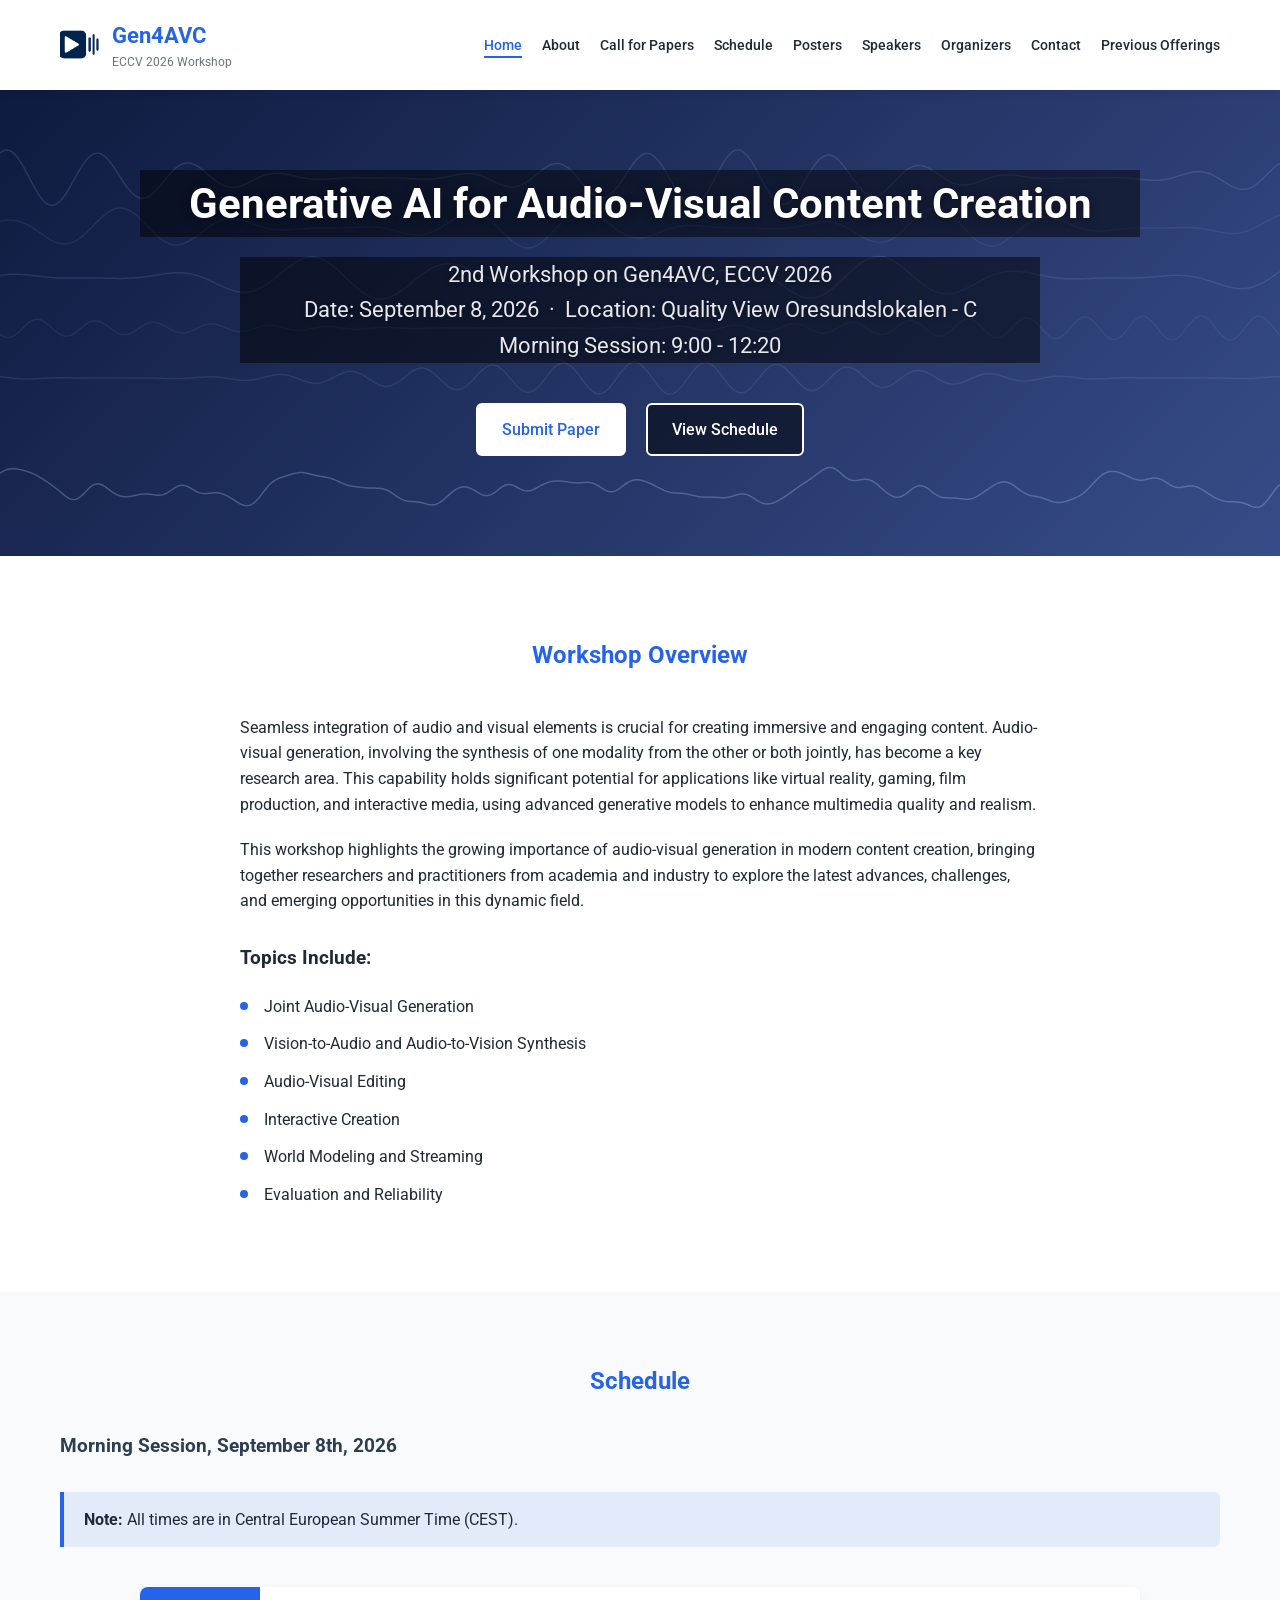
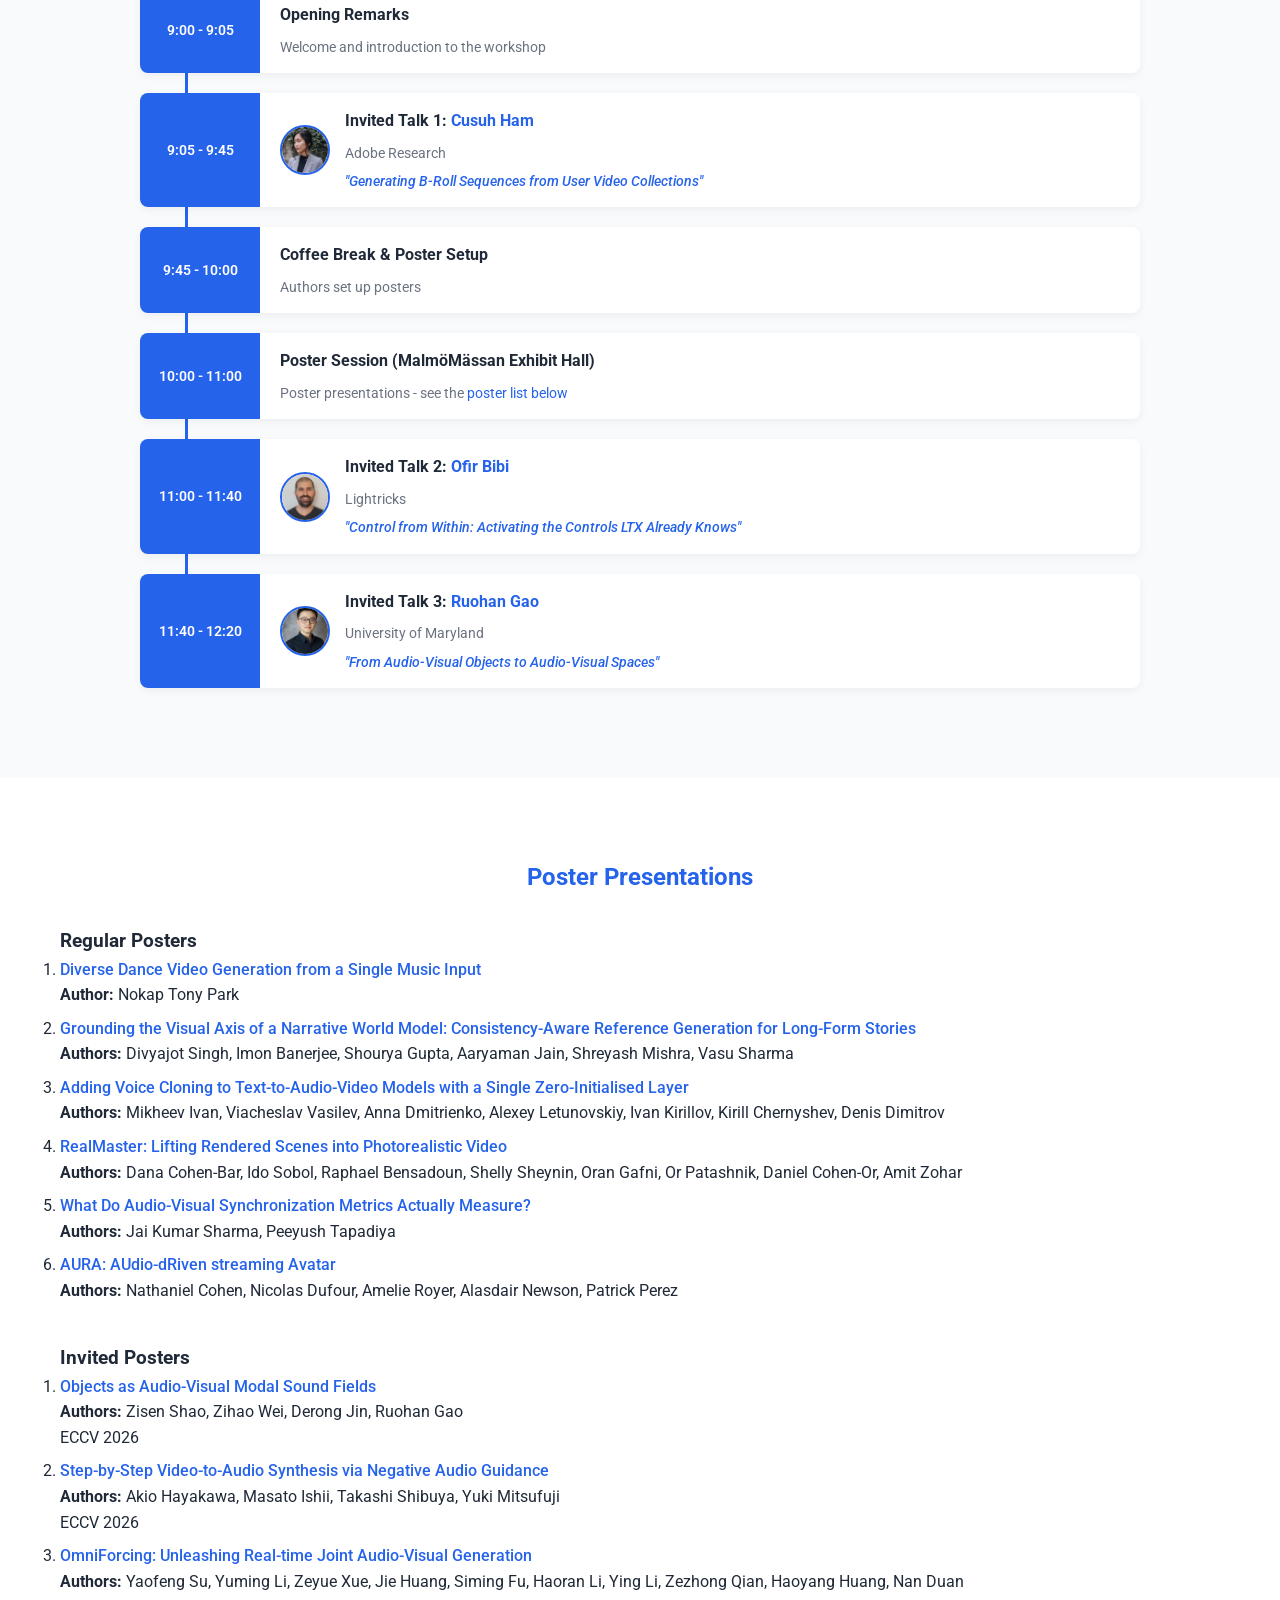
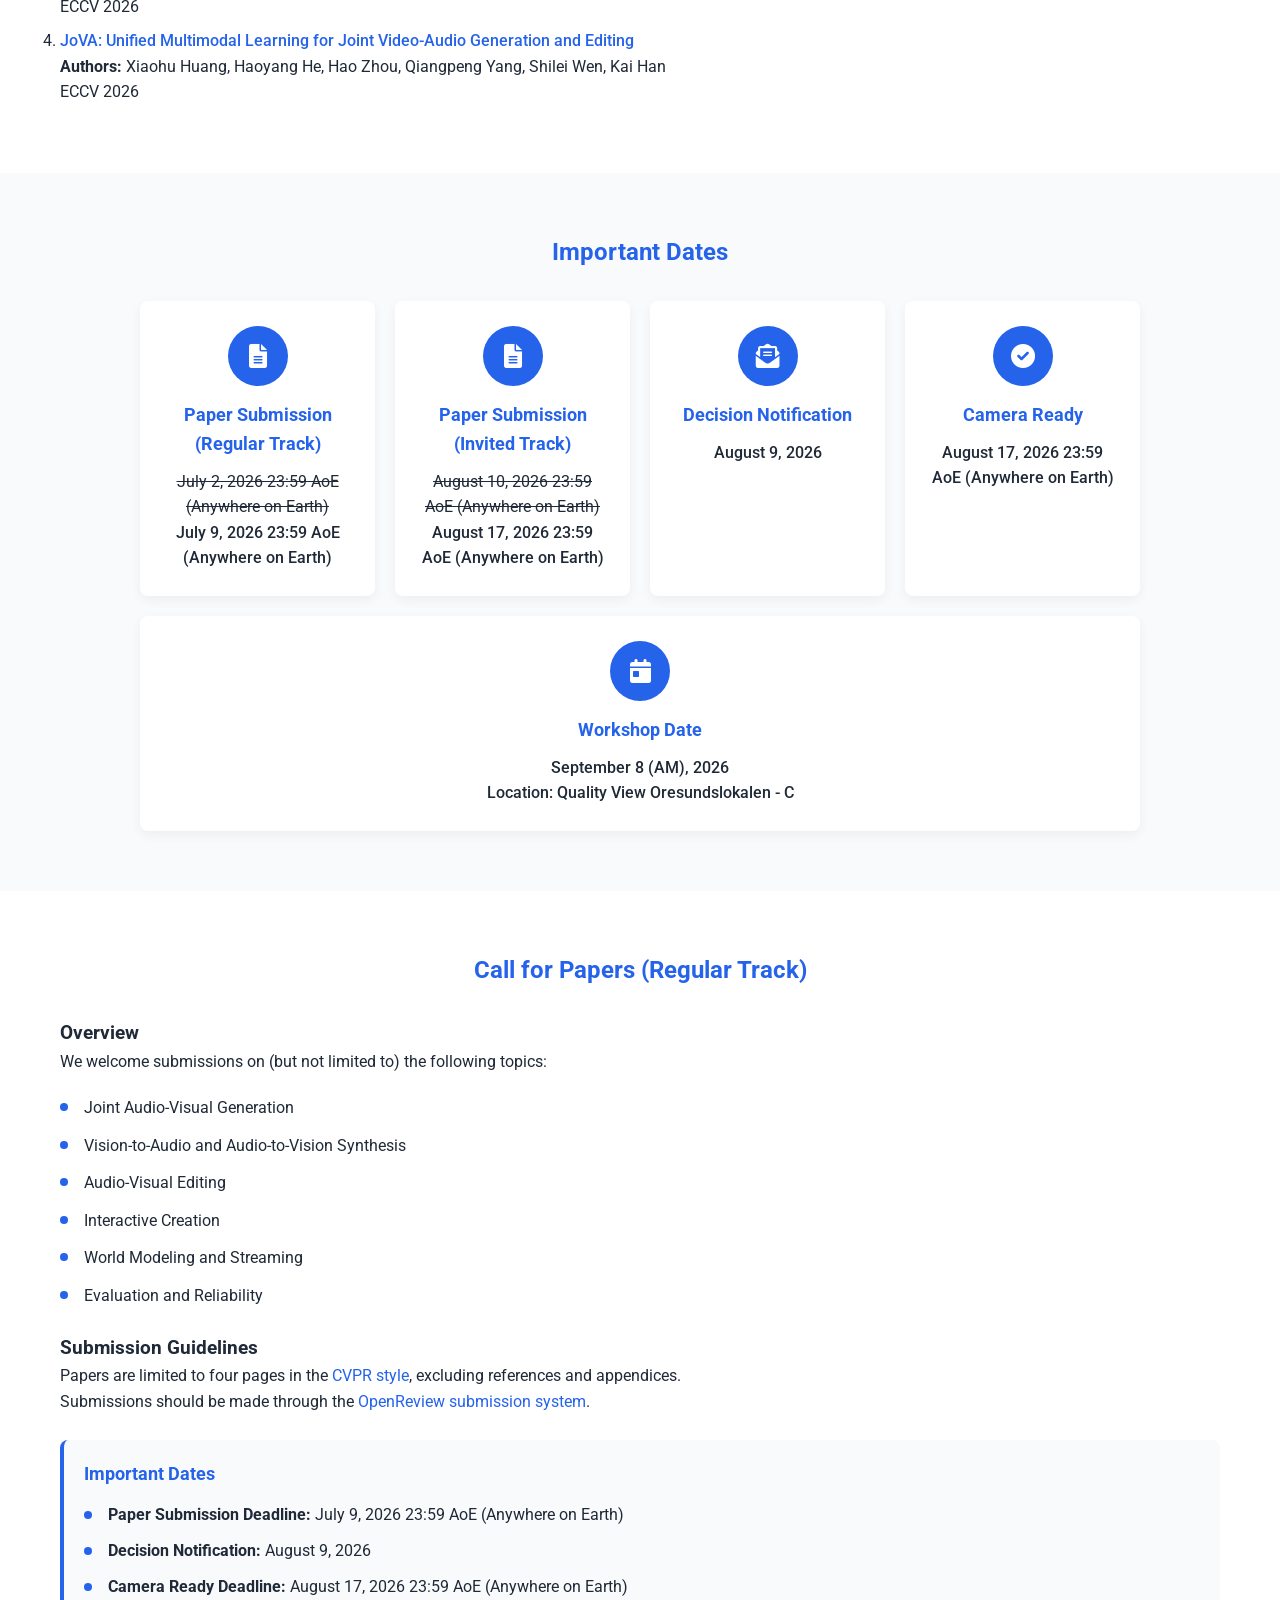
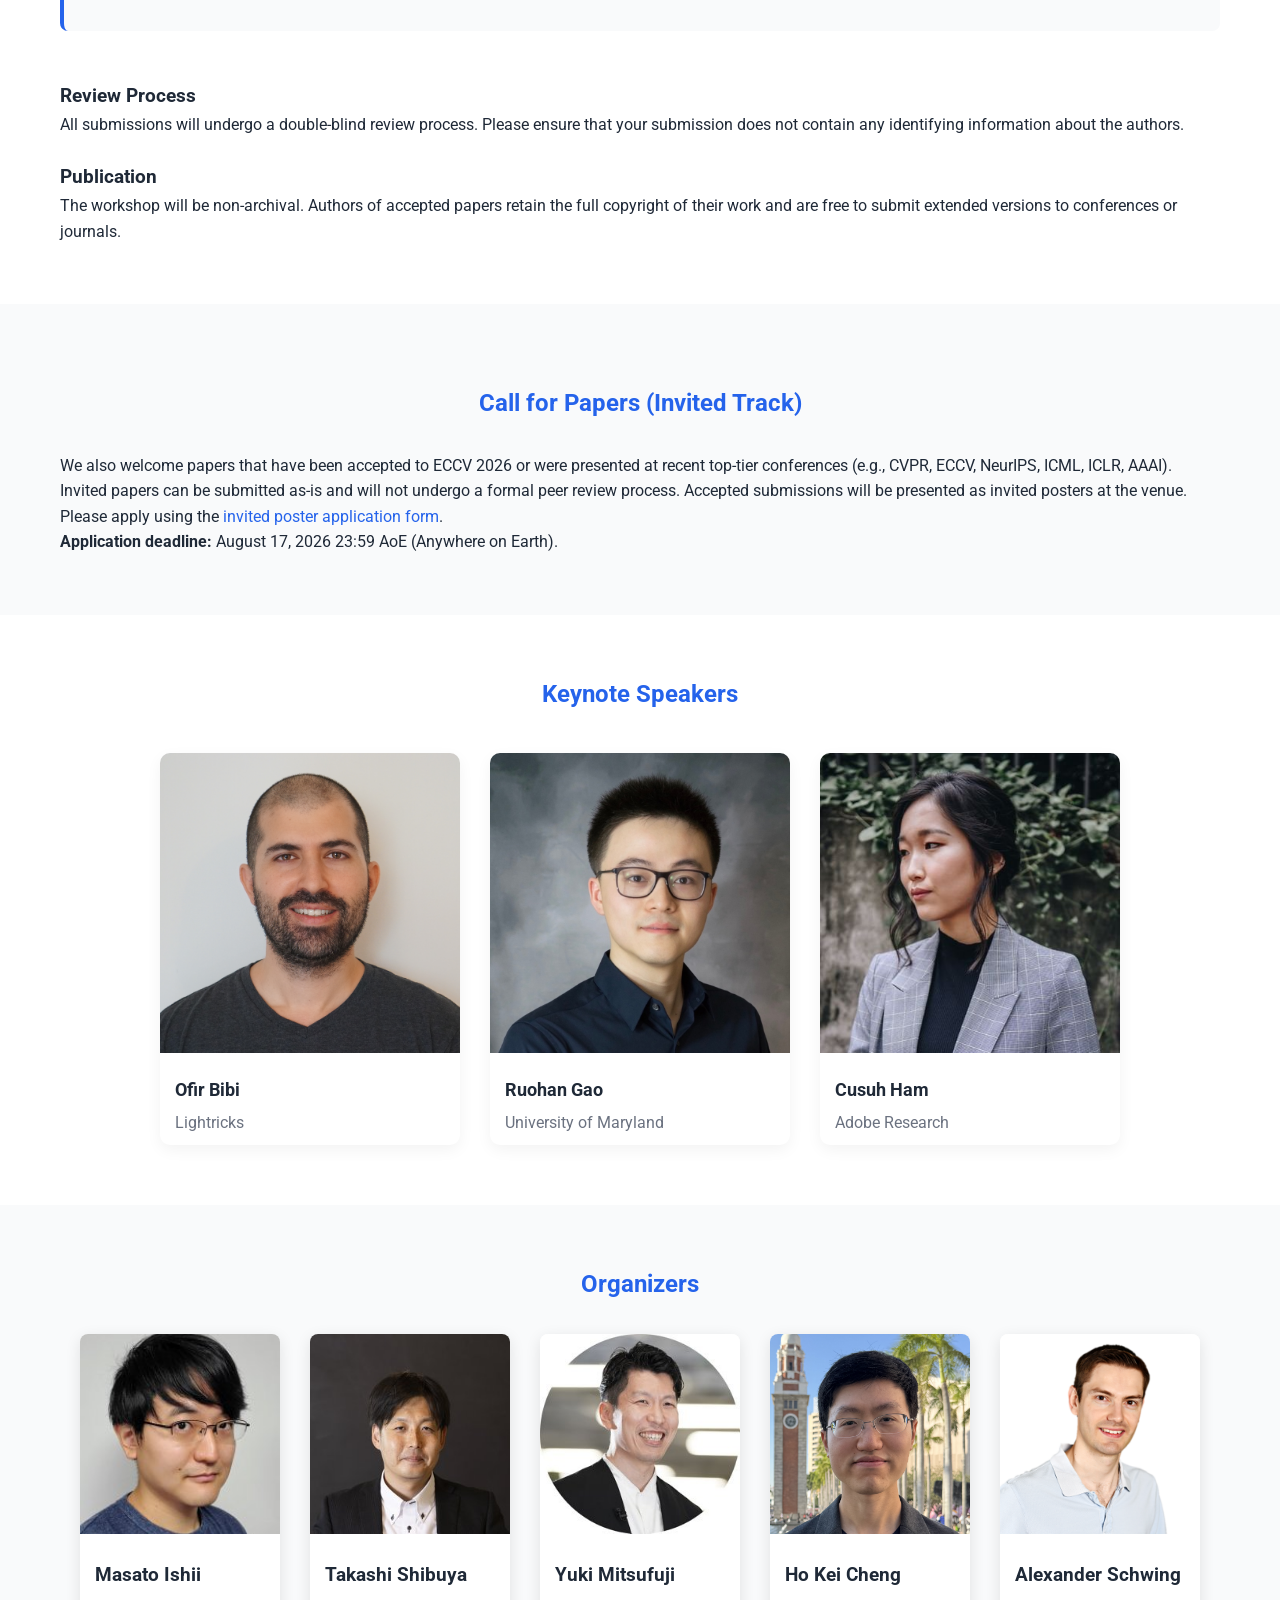
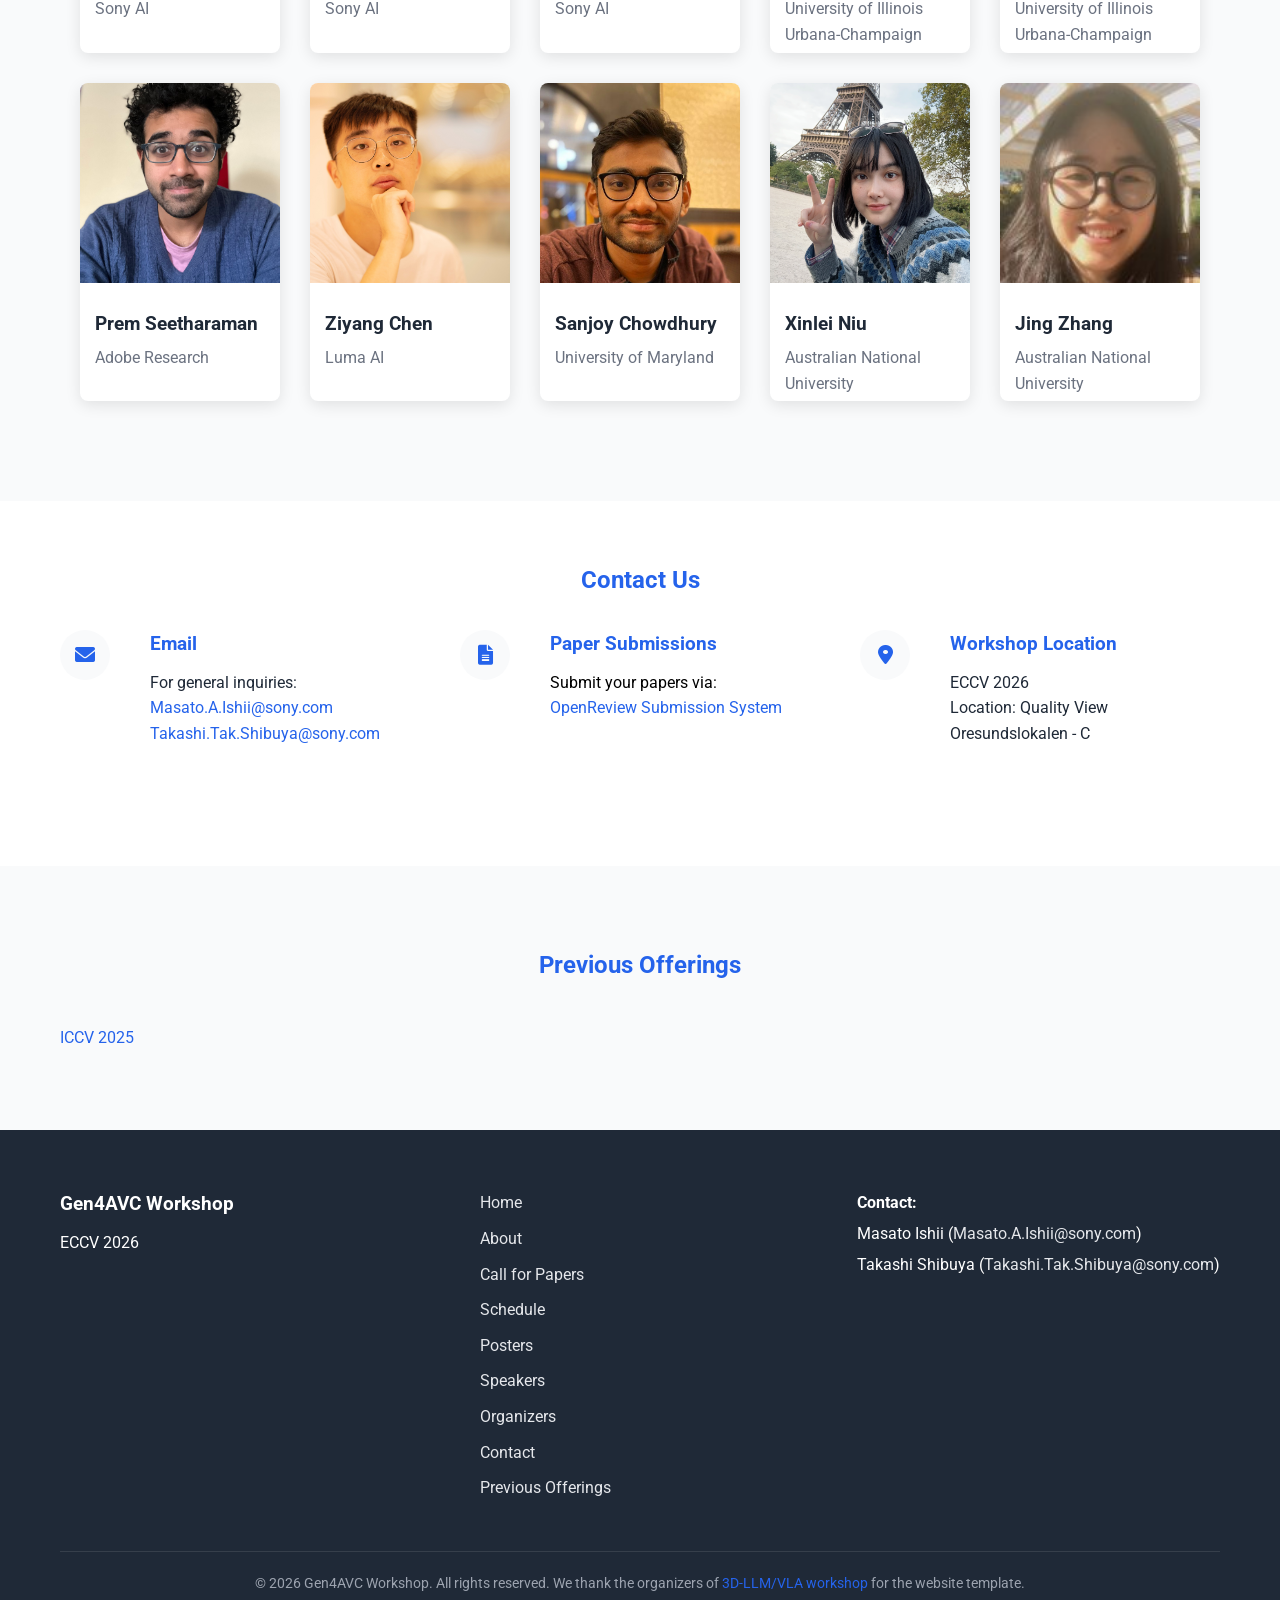
==== commit ae1f1c6a: "update location" ====
--- a/eccv2026/index.html
+++ b/eccv2026/index.html
@@ -93,7 +93,9 @@
                 <h2 style="max-width: 1000px; margin-top: -40px; background-color: rgba(0, 0, 0, .5);">Generative AI for Audio-Visual Content Creation</h2>
                 <p class="centered-subtitle" style="background-color: rgba(0, 0, 0, .5)">2nd Workshop on Gen4AVC, ECCV 2026
                     <br>
-                    Date: September 8, 2026 &nbsp;&middot;&nbsp; Location: MalmöMässan, Malmö, Sweden</p>
+                    Date: September 8, 2026 &nbsp;&middot;&nbsp; Location: Quality View Oresundslokalen - C
+                    <br>
+                    Morning Session: 9:00 - 12:20</p>
                 <div class="cta-buttons">
                     <a href="#call" class="btn primary">Submit Paper</a>
                     <a href="#schedule" class="btn secondary" style="background-color: rgba(0, 0, 0, .5)">View Schedule</a>
@@ -369,7 +371,7 @@
                         <div class="date-info">
                             <h3>Workshop Date</h3>
                             <p>September 8 (AM), 2026</p>
-                            <p>Location: MalmöMässan, Malmö, Sweden</p>
+                            <p>Location: Quality View Oresundslokalen - C</p>
                         </div>
                     </div>
                 </div>
@@ -634,7 +636,7 @@
                             <div class="details">
                                 <h3>Workshop Location</h3>
                                 <p>ECCV 2026</p>
-                                <p>Location MalmöMässan, Malmö, Sweden</p>
+                                <p>Location: Quality View Oresundslokalen - C</p>
                             </div>
                         </div>
                     
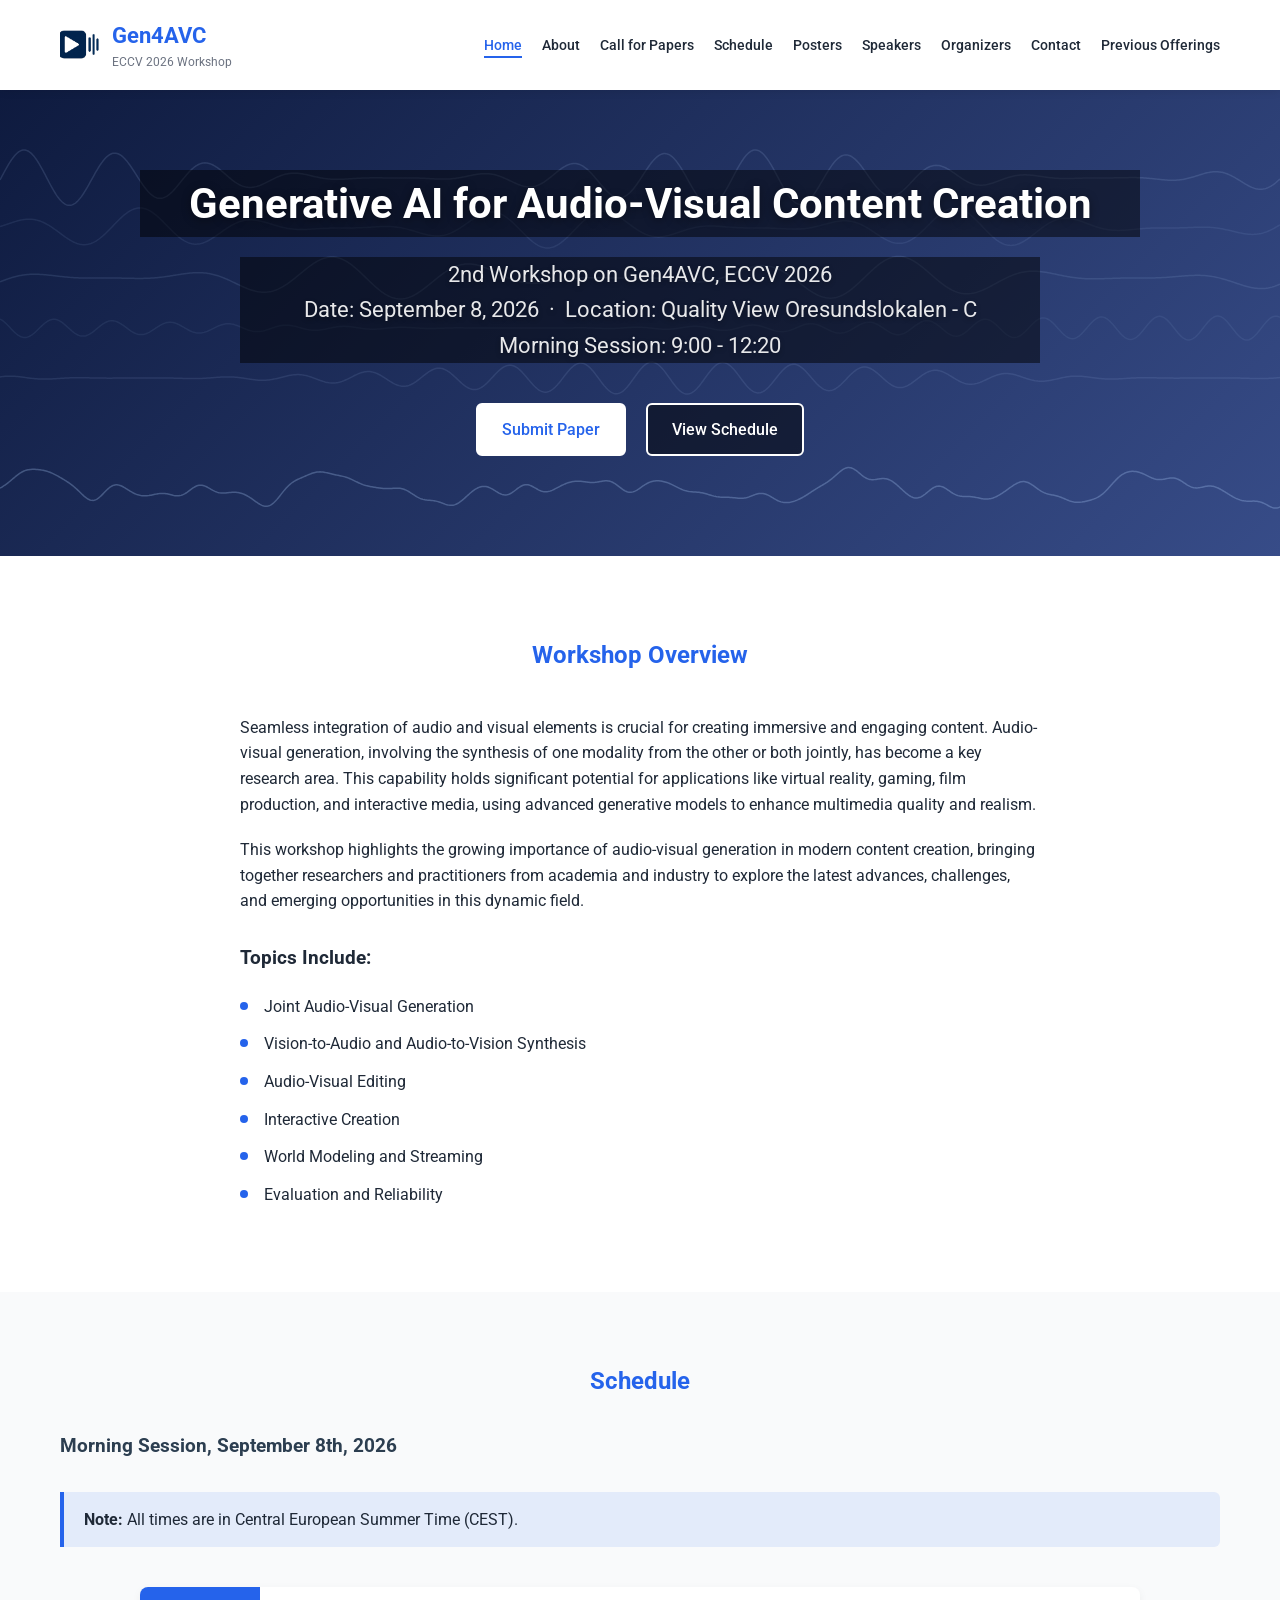
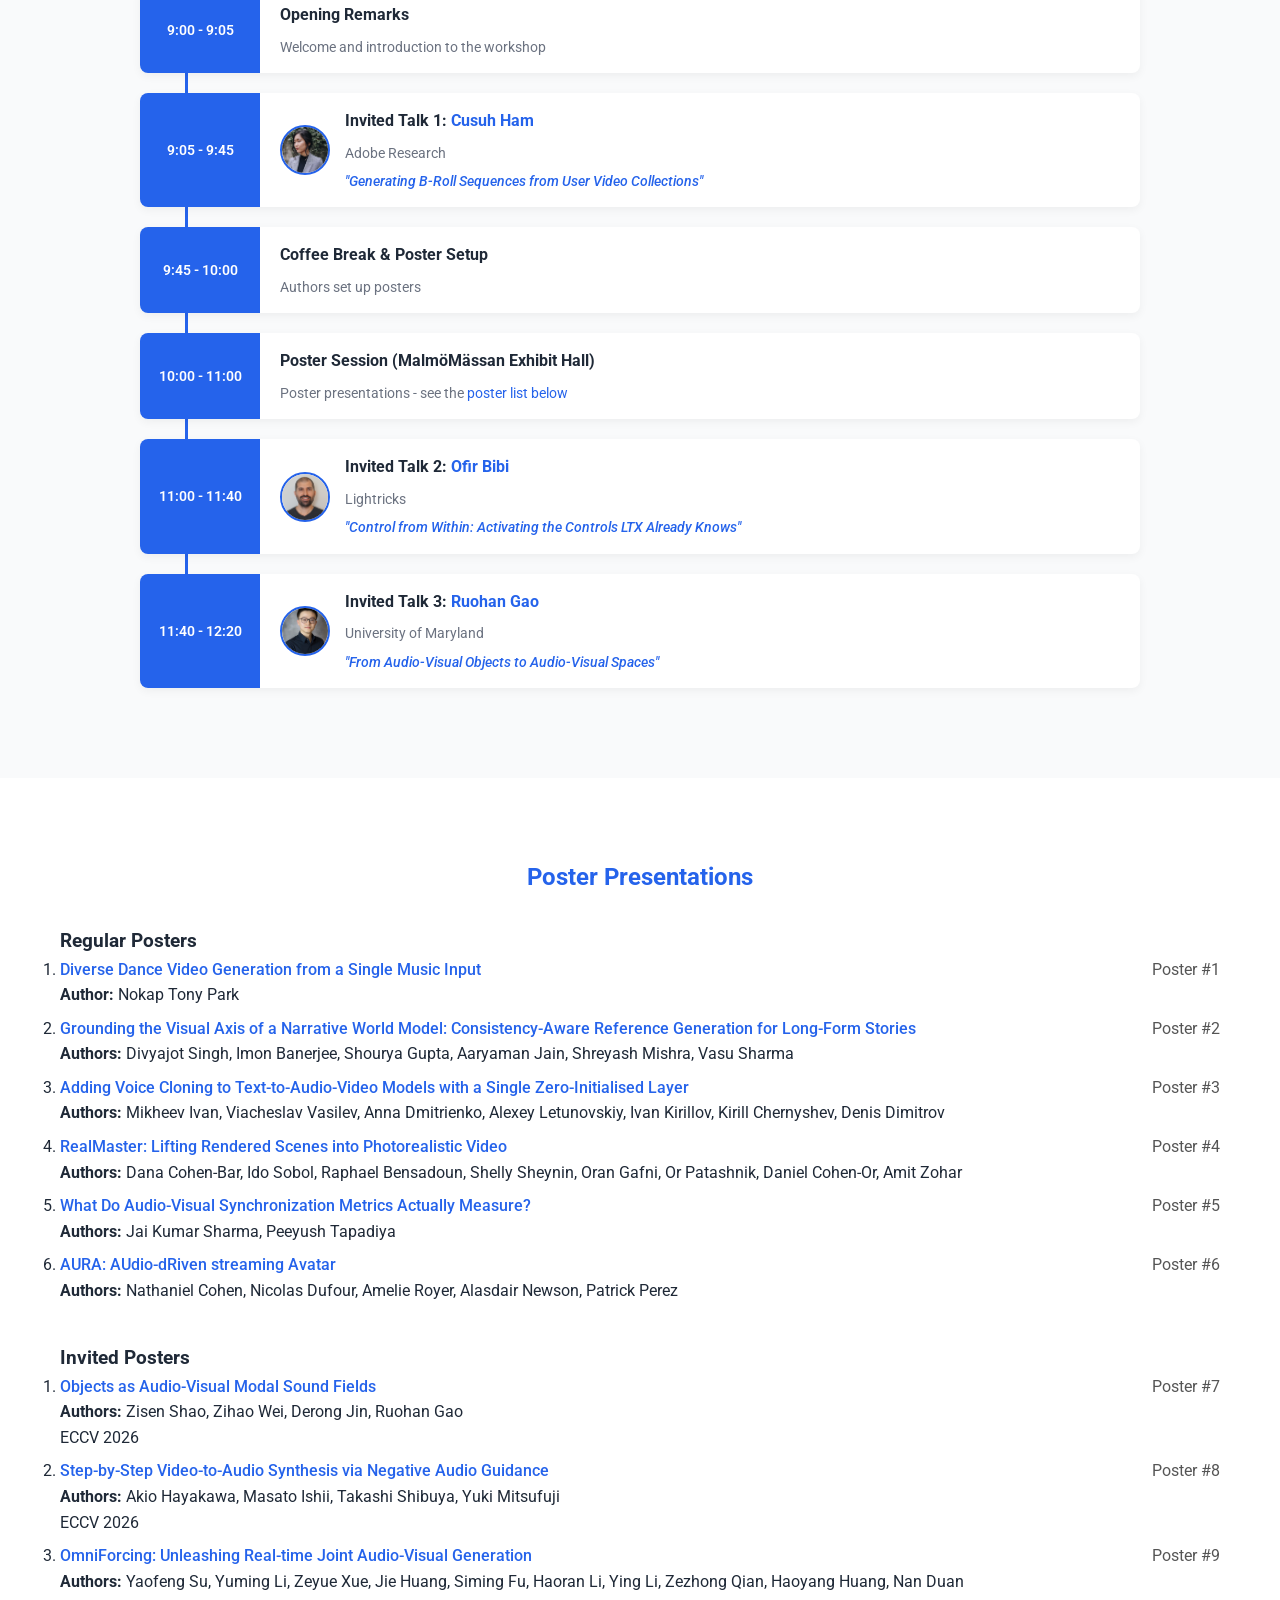
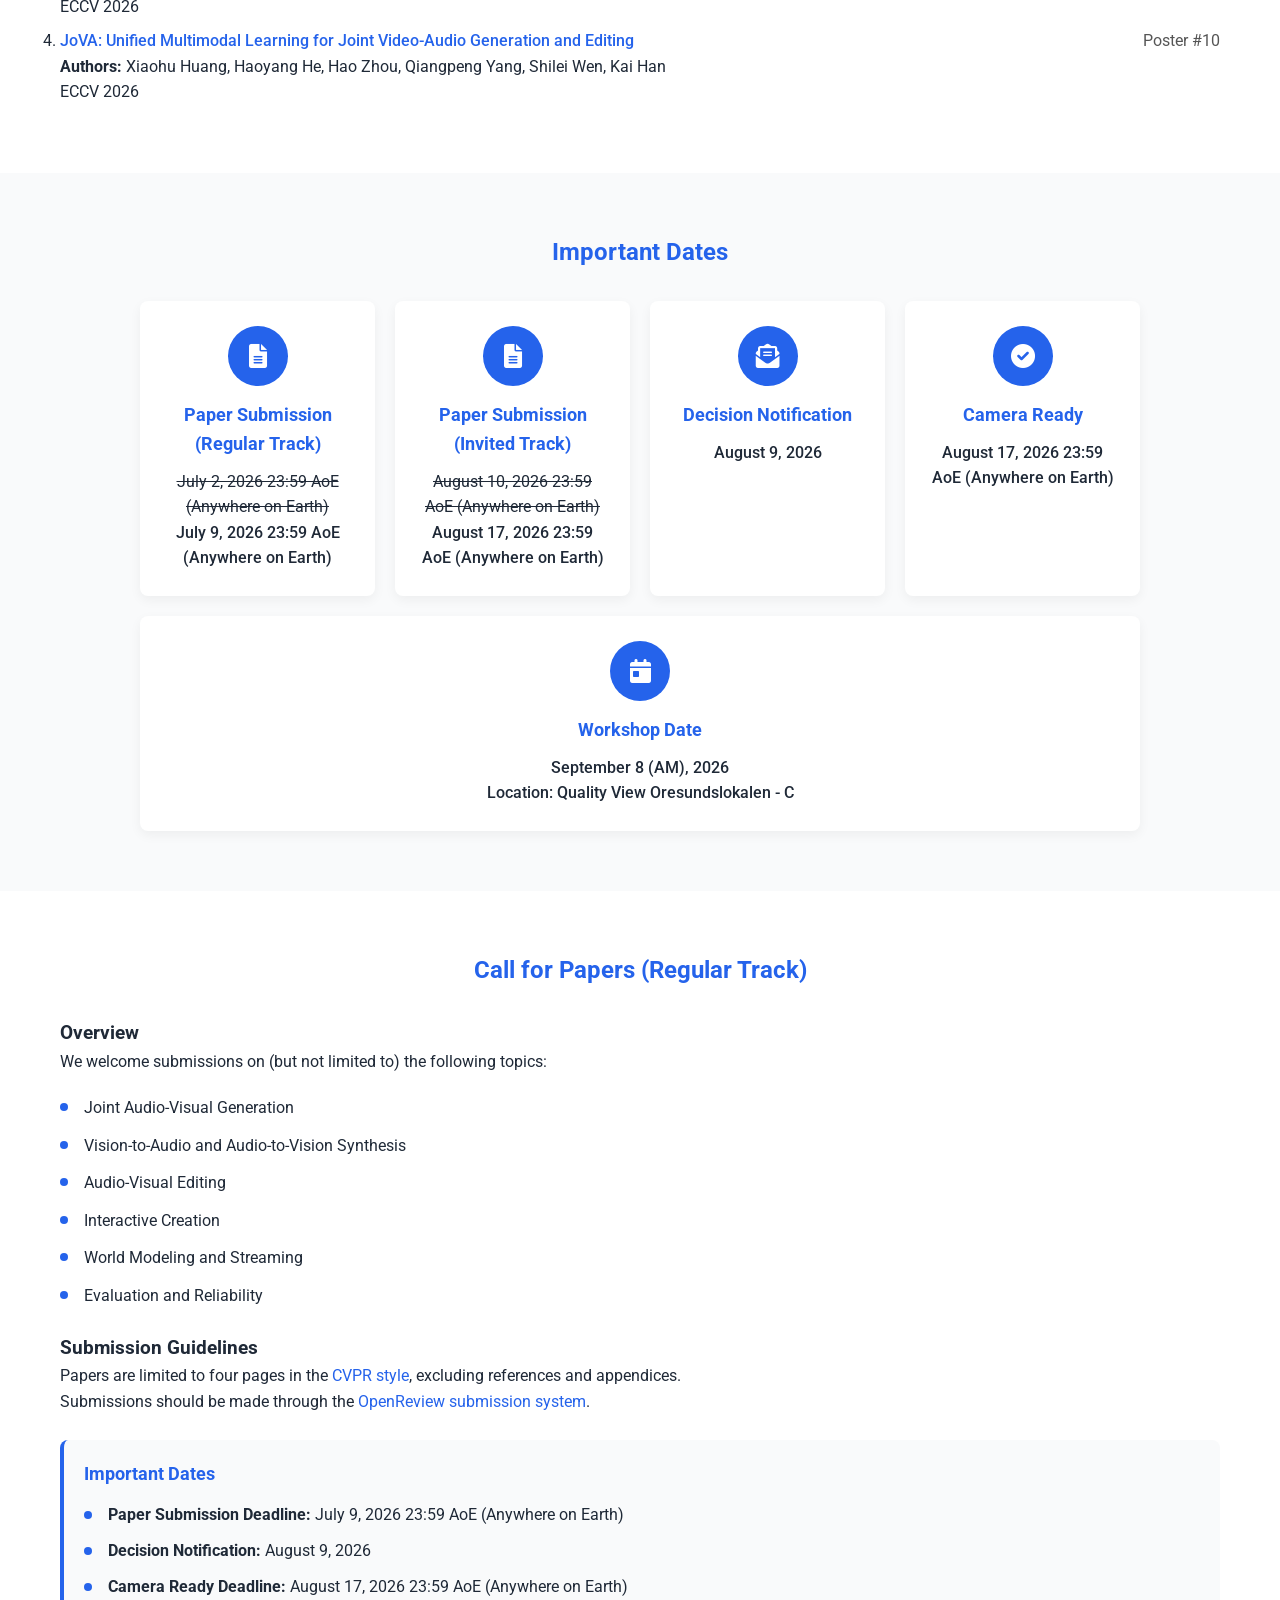
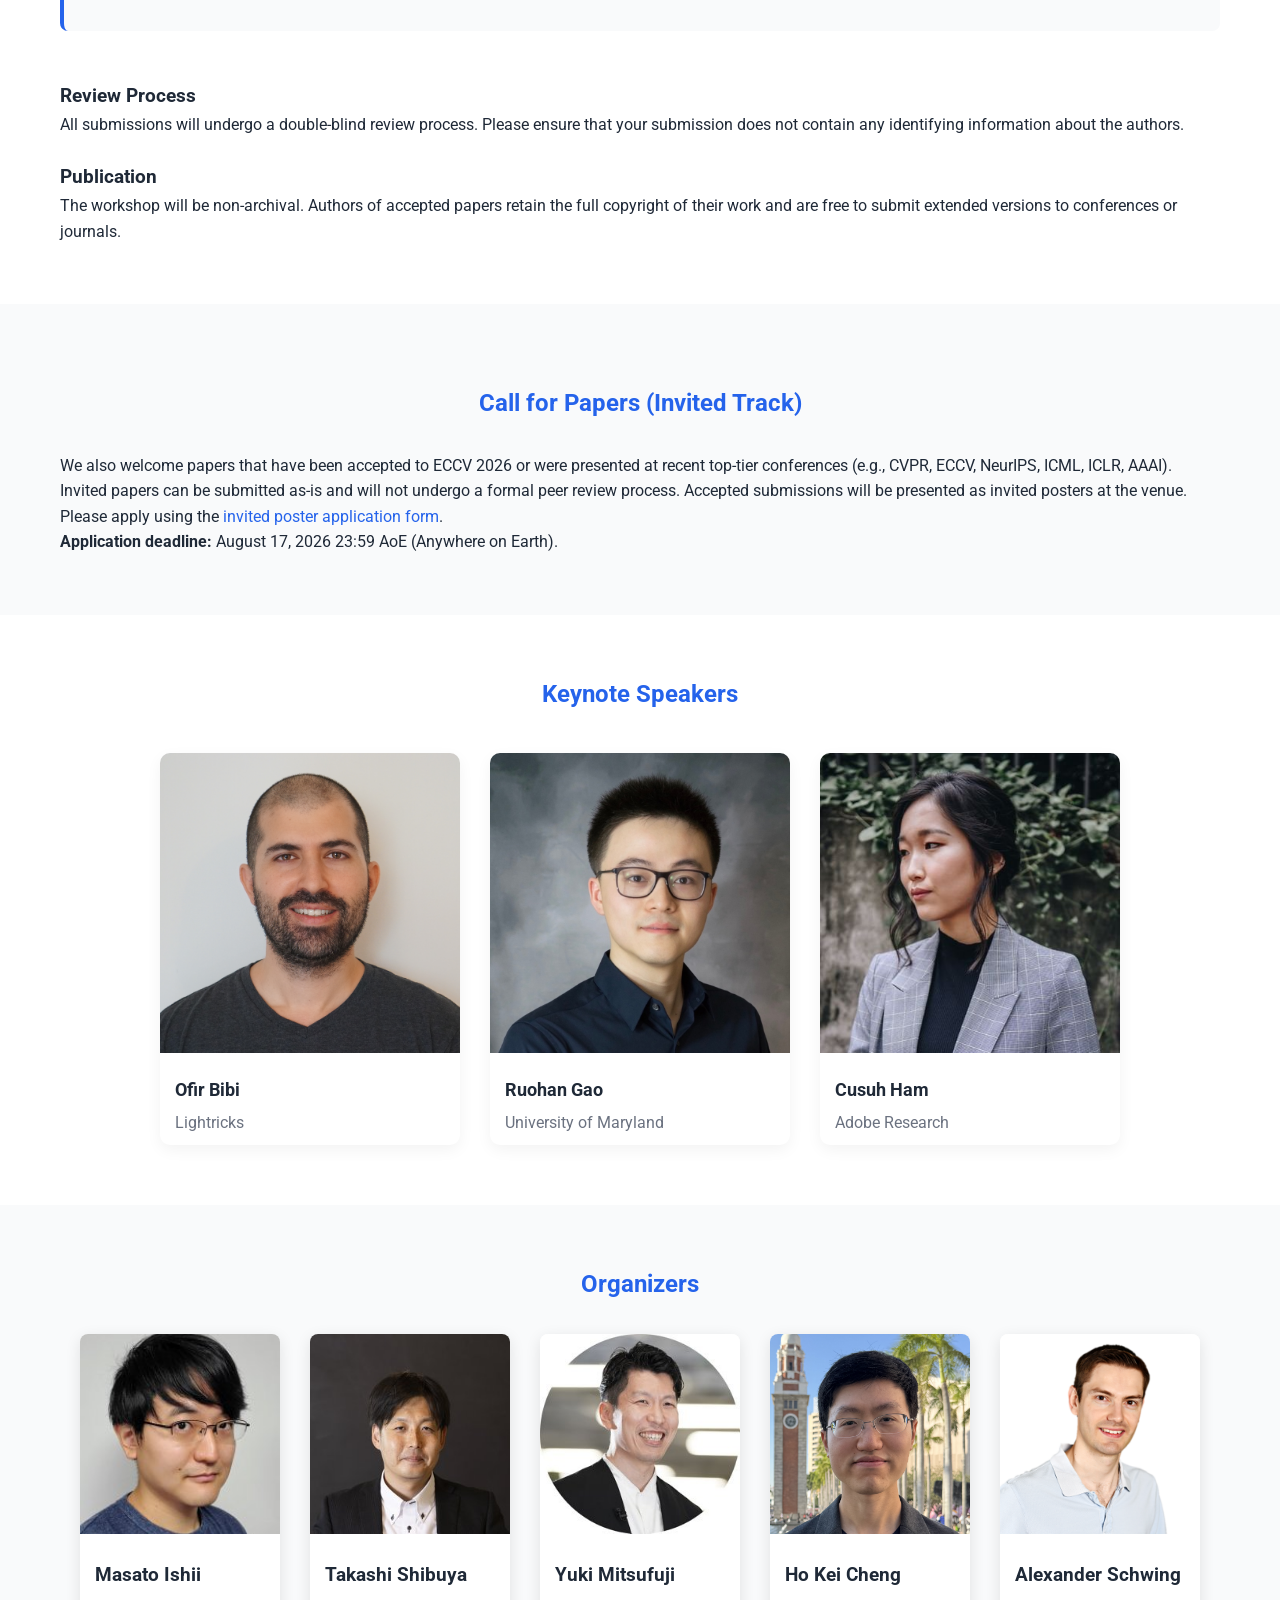
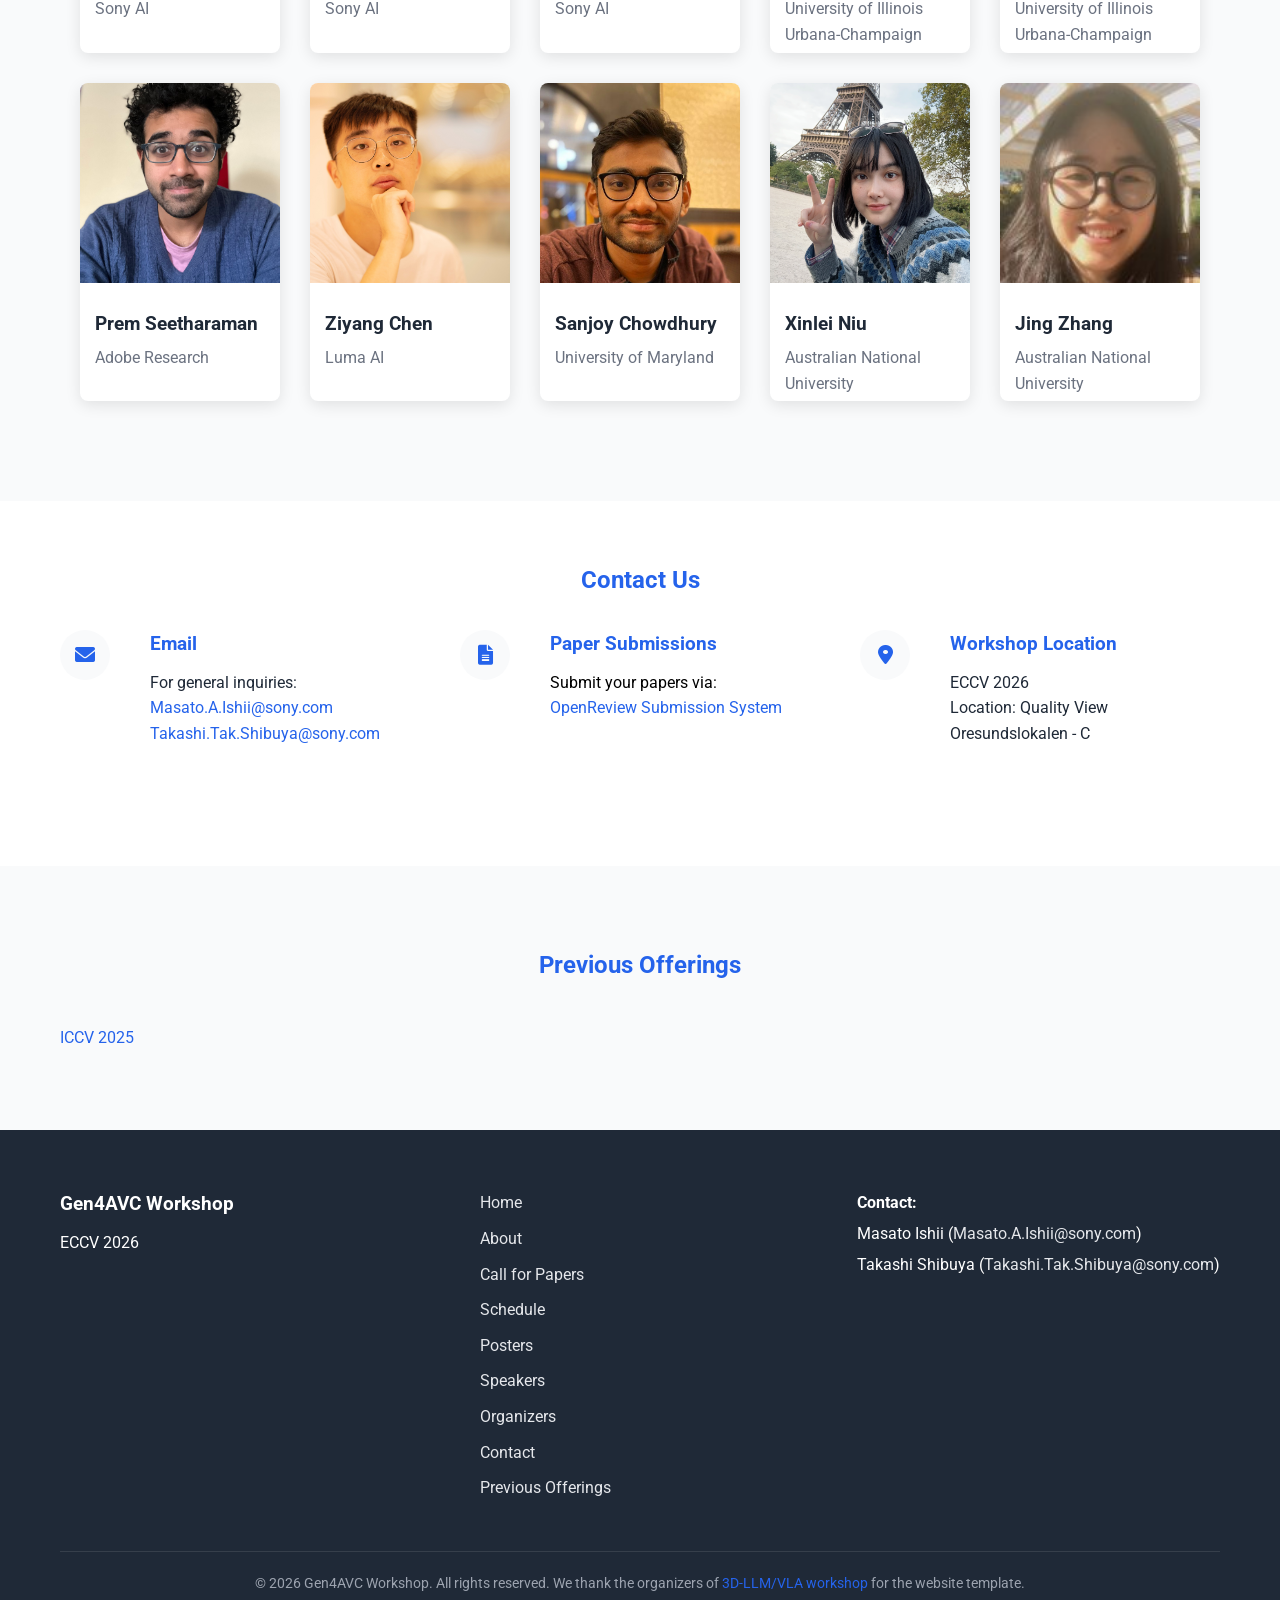
==== commit 7dd7f323: "add poster numbers" ====
--- a/eccv2026/index.html
+++ b/eccv2026/index.html
@@ -236,6 +236,7 @@
                         <li class="poster-item">
                             <div class="poster-title-row">
                                 <h4><a href="https://openreview.net/attachment?id=gWjqzjnsZ1&amp;name=pdf" target="_blank" rel="noopener noreferrer">Diverse Dance Video Generation from a Single Music Input</a></h4>
+                                <span class="poster-id">Poster #1</span>
                             </div>
                             <p><strong>Author:</strong> Nokap Tony Park</p>
                         </li>
@@ -243,6 +244,7 @@
                         <li class="poster-item">
                             <div class="poster-title-row">
                                 <h4><a href="https://openreview.net/attachment?id=KQuK4YCiLP&amp;name=pdf" target="_blank" rel="noopener noreferrer">Grounding the Visual Axis of a Narrative World Model: Consistency-Aware Reference Generation for Long-Form Stories</a></h4>
+                                <span class="poster-id">Poster #2</span>
                             </div>
                             <p><strong>Authors:</strong> Divyajot Singh, Imon Banerjee, Shourya Gupta, Aaryaman Jain, Shreyash Mishra, Vasu Sharma</p>
                         </li>
@@ -250,6 +252,7 @@
                         <li class="poster-item">
                             <div class="poster-title-row">
                                 <h4><a href="https://openreview.net/attachment?id=VrtORTEabZ&amp;name=pdf" target="_blank" rel="noopener noreferrer">Adding Voice Cloning to Text-to-Audio-Video Models with a Single Zero-Initialised Layer</a></h4>
+                                <span class="poster-id">Poster #3</span>
                             </div>
                             <p><strong>Authors:</strong> Mikheev Ivan, Viacheslav Vasilev, Anna Dmitrienko, Alexey Letunovskiy, Ivan Kirillov, Kirill Chernyshev, Denis Dimitrov</p>
                         </li>
@@ -257,6 +260,7 @@
                         <li class="poster-item">
                             <div class="poster-title-row">
                                 <h4><a href="https://openreview.net/attachment?id=pNgBiiAMd9&amp;name=pdf" target="_blank" rel="noopener noreferrer">RealMaster: Lifting Rendered Scenes into Photorealistic Video</a></h4>
+                                <span class="poster-id">Poster #4</span>
                             </div>
                             <p><strong>Authors:</strong> Dana Cohen-Bar, Ido Sobol, Raphael Bensadoun, Shelly Sheynin, Oran Gafni, Or Patashnik, Daniel Cohen-Or, Amit Zohar</p>
                         </li>
@@ -264,6 +268,7 @@
                         <li class="poster-item">
                             <div class="poster-title-row">
                                 <h4><a href="https://openreview.net/attachment?id=z84NDA7WHH&amp;name=pdf" target="_blank" rel="noopener noreferrer">What Do Audio-Visual Synchronization Metrics Actually Measure?</a></h4>
+                                <span class="poster-id">Poster #5</span>
                             </div>
                             <p><strong>Authors:</strong> Jai Kumar Sharma, Peeyush Tapadiya</p>
                         </li>
@@ -271,6 +276,7 @@
                         <li class="poster-item">
                             <div class="poster-title-row">
                                 <h4><a href="https://openreview.net/attachment?id=RhoDP829cX&amp;name=pdf" target="_blank" rel="noopener noreferrer">AURA: AUdio-dRiven streaming Avatar</a></h4>
+                                <span class="poster-id">Poster #6</span>
                             </div>
                             <p><strong>Authors:</strong> Nathaniel Cohen, Nicolas Dufour, Amelie Royer, Alasdair Newson, Patrick Perez</p>
                         </li>
@@ -281,6 +287,7 @@
                         <li class="poster-item invited">
                             <div class="poster-title-row">
                                 <h4><a href="https://arxiv.org/abs/2608.05145" target="_blank" rel="noopener noreferrer">Objects as Audio-Visual Modal Sound Fields</a></h4>
+                                <span class="poster-id">Poster #7</span>
                             </div>
                             <p><strong>Authors:</strong> Zisen Shao, Zihao Wei, Derong Jin, Ruohan Gao</p>
                             <p class="venue-tag">ECCV 2026</p>
@@ -289,6 +296,7 @@
                         <li class="poster-item invited">
                             <div class="poster-title-row">
                                 <h4><a href="https://arxiv.org/abs/2506.20995" target="_blank" rel="noopener noreferrer">Step-by-Step Video-to-Audio Synthesis via Negative Audio Guidance</a></h4>
+                                <span class="poster-id">Poster #8</span>
                             </div>
                             <p><strong>Authors:</strong> Akio Hayakawa, Masato Ishii, Takashi Shibuya, Yuki Mitsufuji</p>
                             <p class="venue-tag">ECCV 2026</p>
@@ -297,6 +305,7 @@
                         <li class="poster-item invited">
                             <div class="poster-title-row">
                                 <h4><a href="https://arxiv.org/abs/2603.11647" target="_blank" rel="noopener noreferrer">OmniForcing: Unleashing Real-time Joint Audio-Visual Generation</a></h4>
+                                <span class="poster-id">Poster #9</span>
                             </div>
                             <p><strong>Authors:</strong> Yaofeng Su, Yuming Li, Zeyue Xue, Jie Huang, Siming Fu, Haoran Li, Ying Li, Zezhong Qian, Haoyang Huang, Nan Duan</p>
                             <p class="venue-tag">ECCV 2026</p>
@@ -305,6 +314,7 @@
                         <li class="poster-item invited">
                             <div class="poster-title-row">
                                 <h4><a href="https://arxiv.org/abs/2512.13677" target="_blank" rel="noopener noreferrer">JoVA: Unified Multimodal Learning for Joint Video-Audio Generation and Editing</a></h4>
+                                <span class="poster-id">Poster #10</span>
                             </div>
                             <p><strong>Authors:</strong> Xiaohu Huang, Haoyang He, Hao Zhou, Qiangpeng Yang, Shilei Wen, Kai Han</p>
                             <p class="venue-tag">ECCV 2026</p>
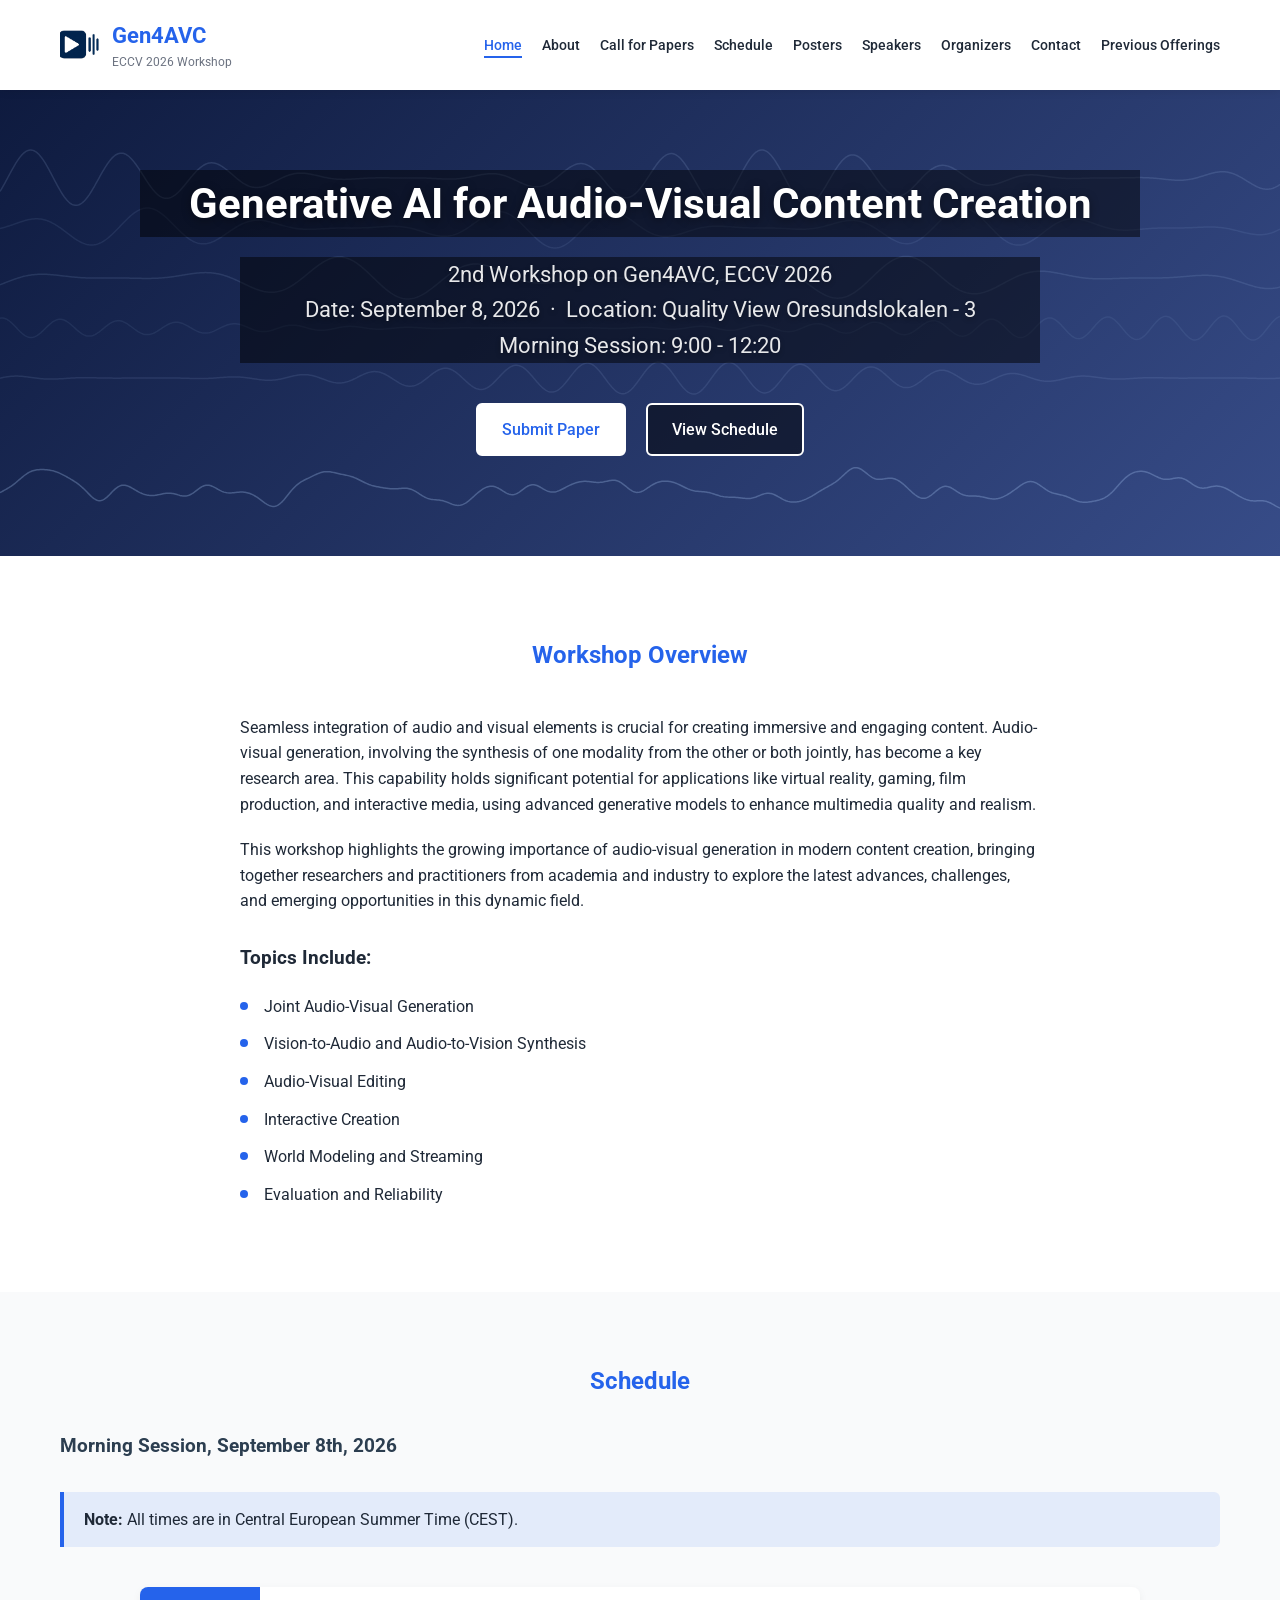
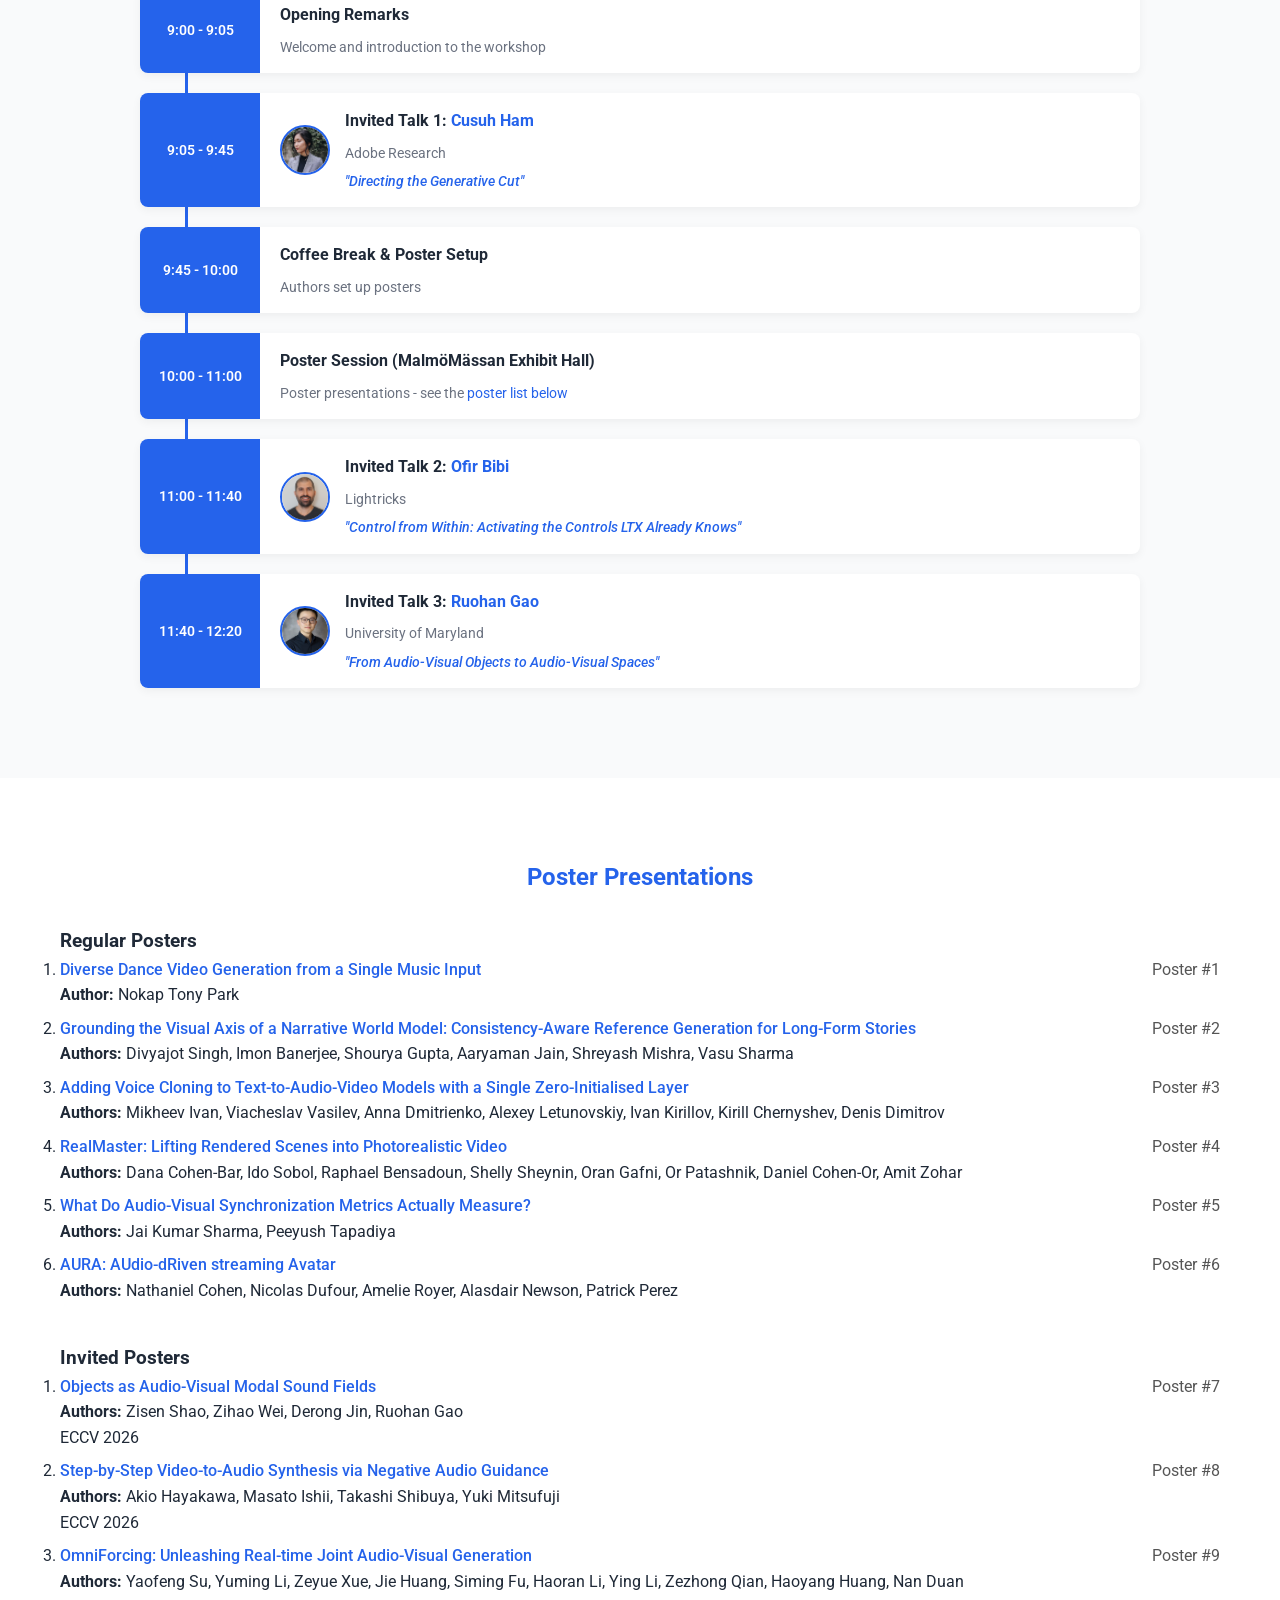
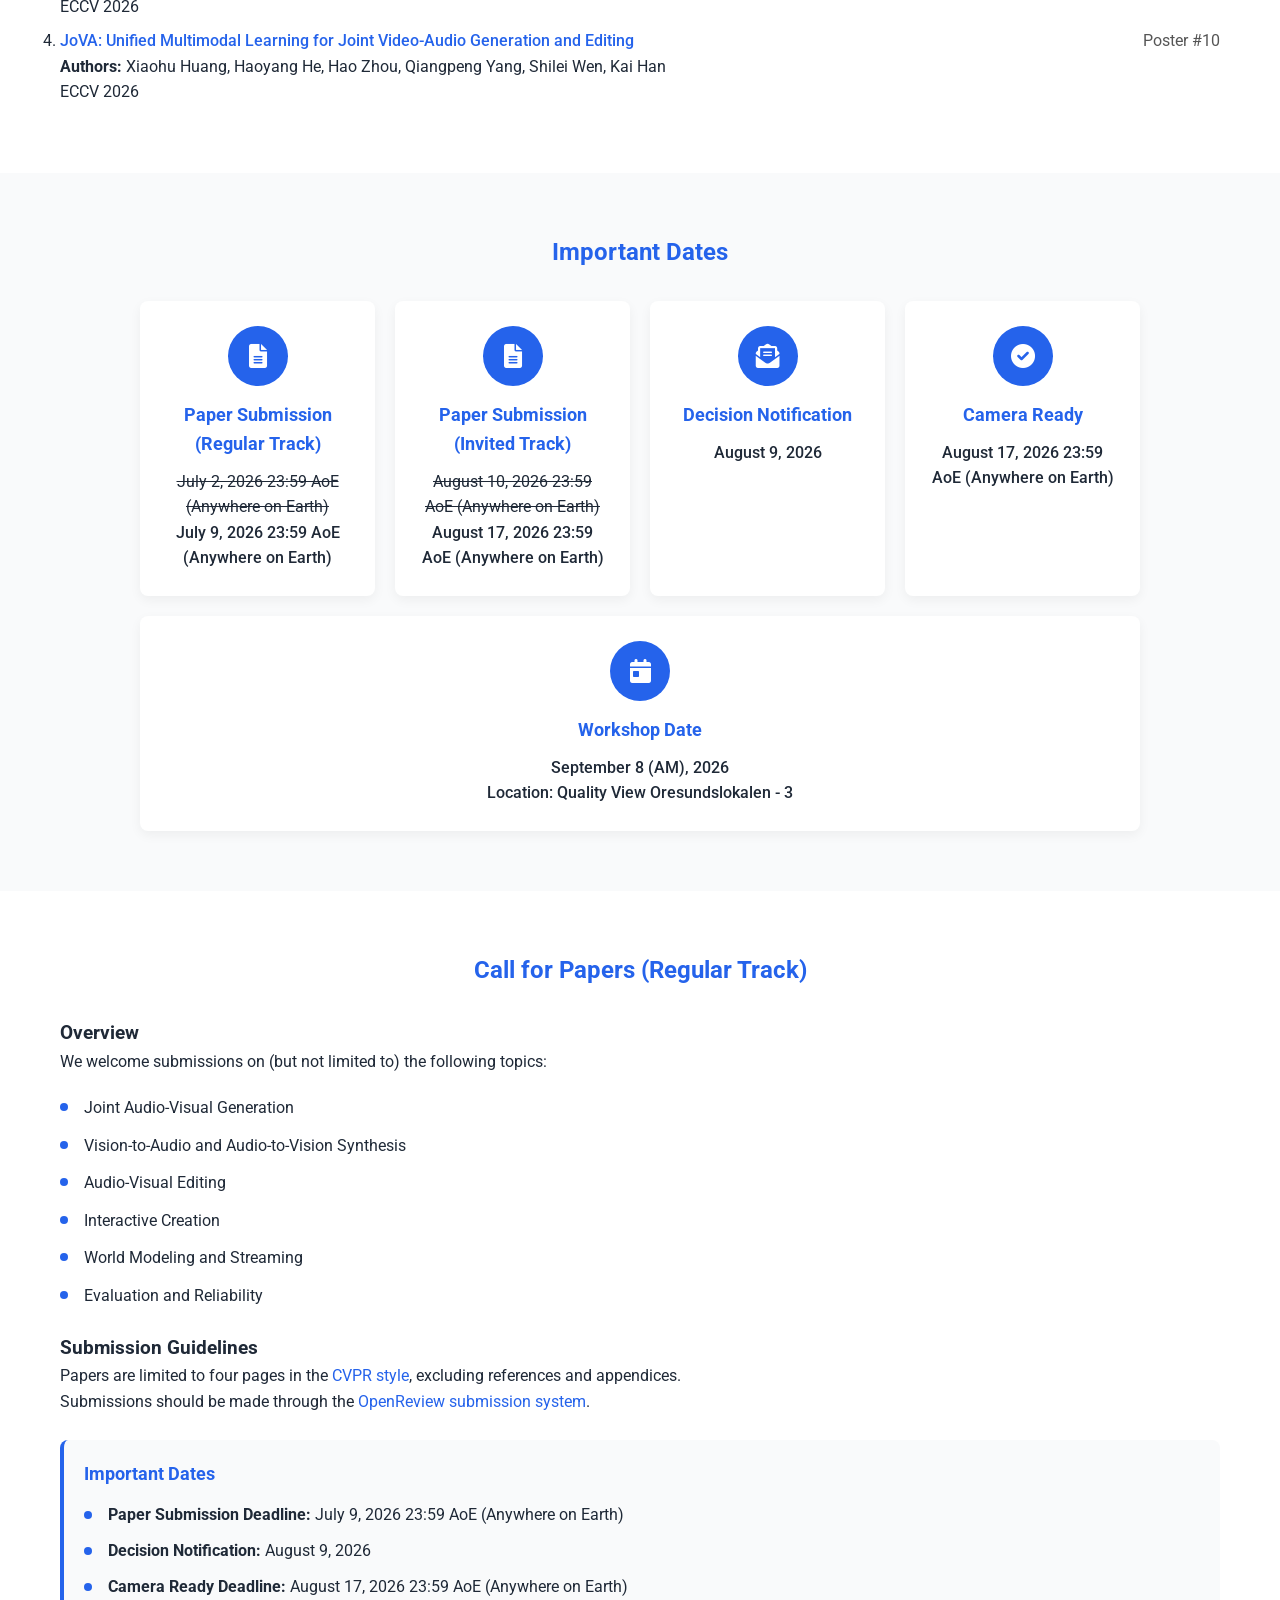
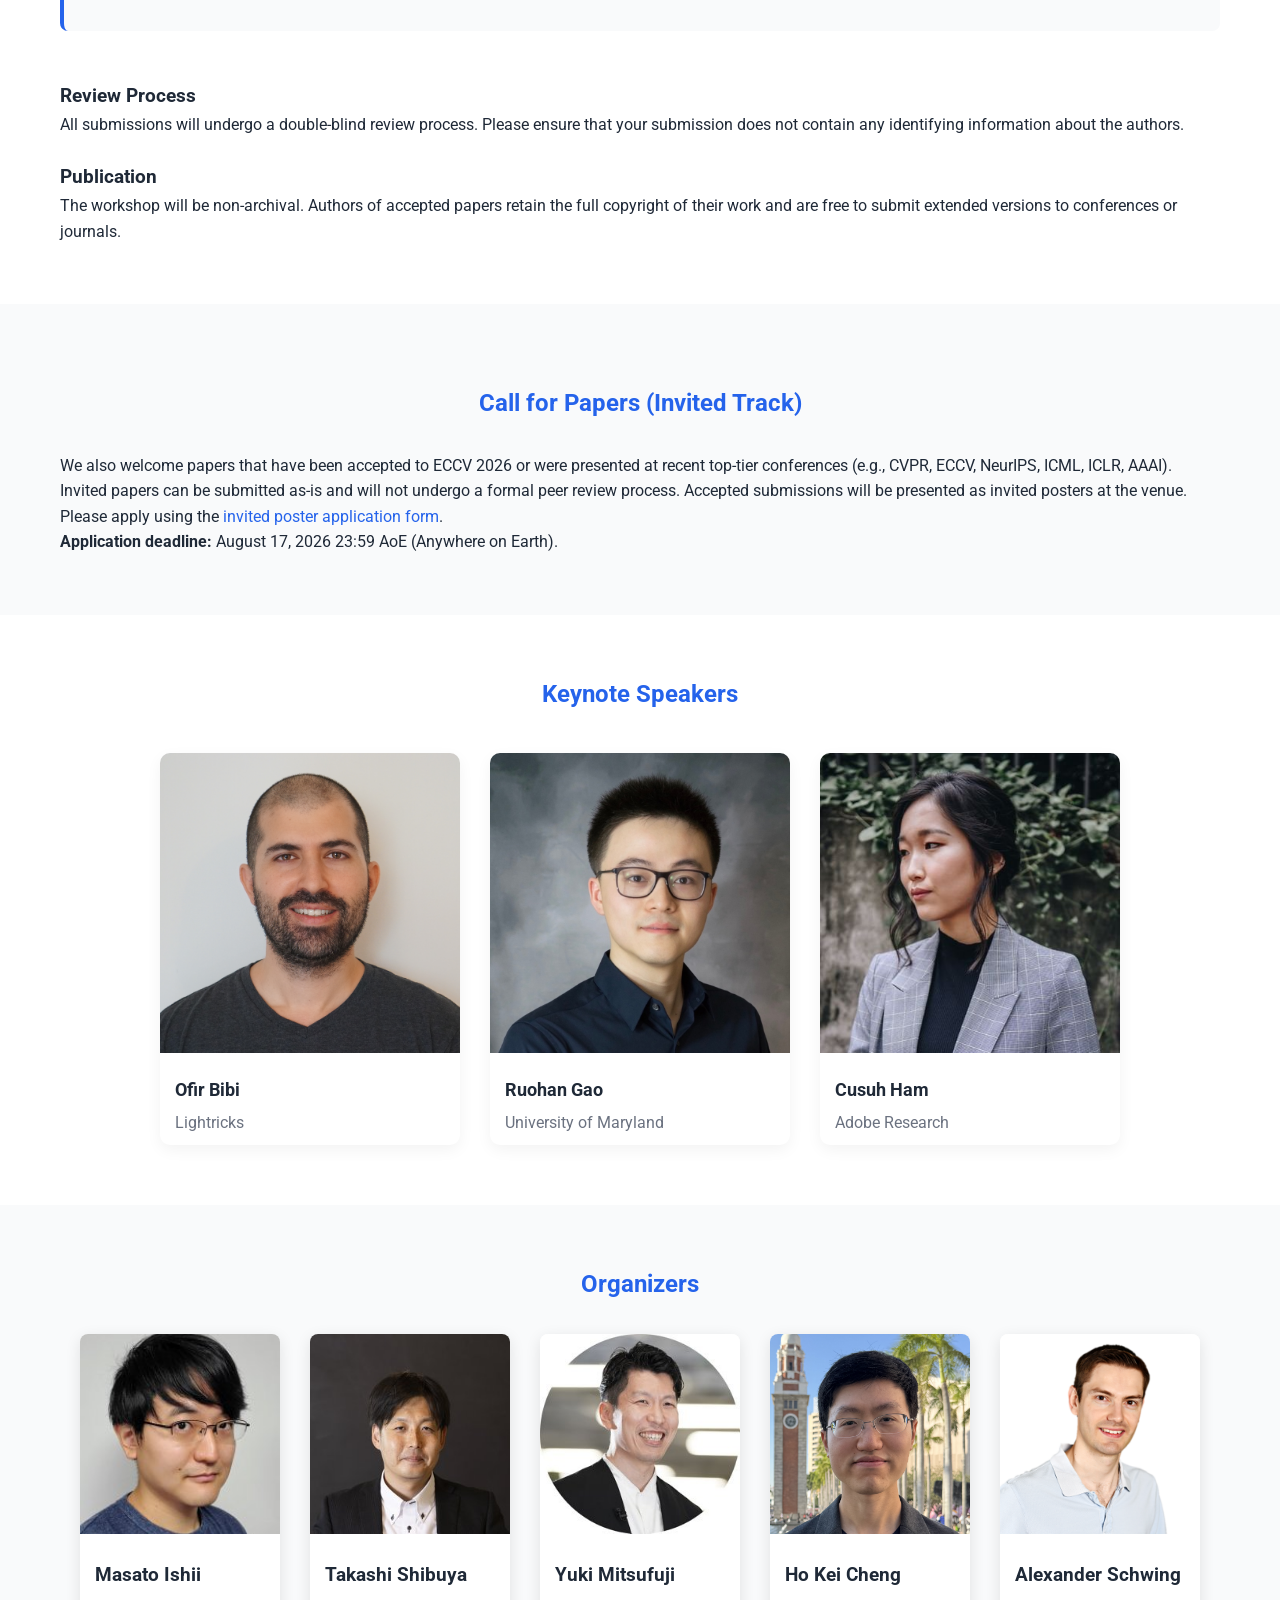
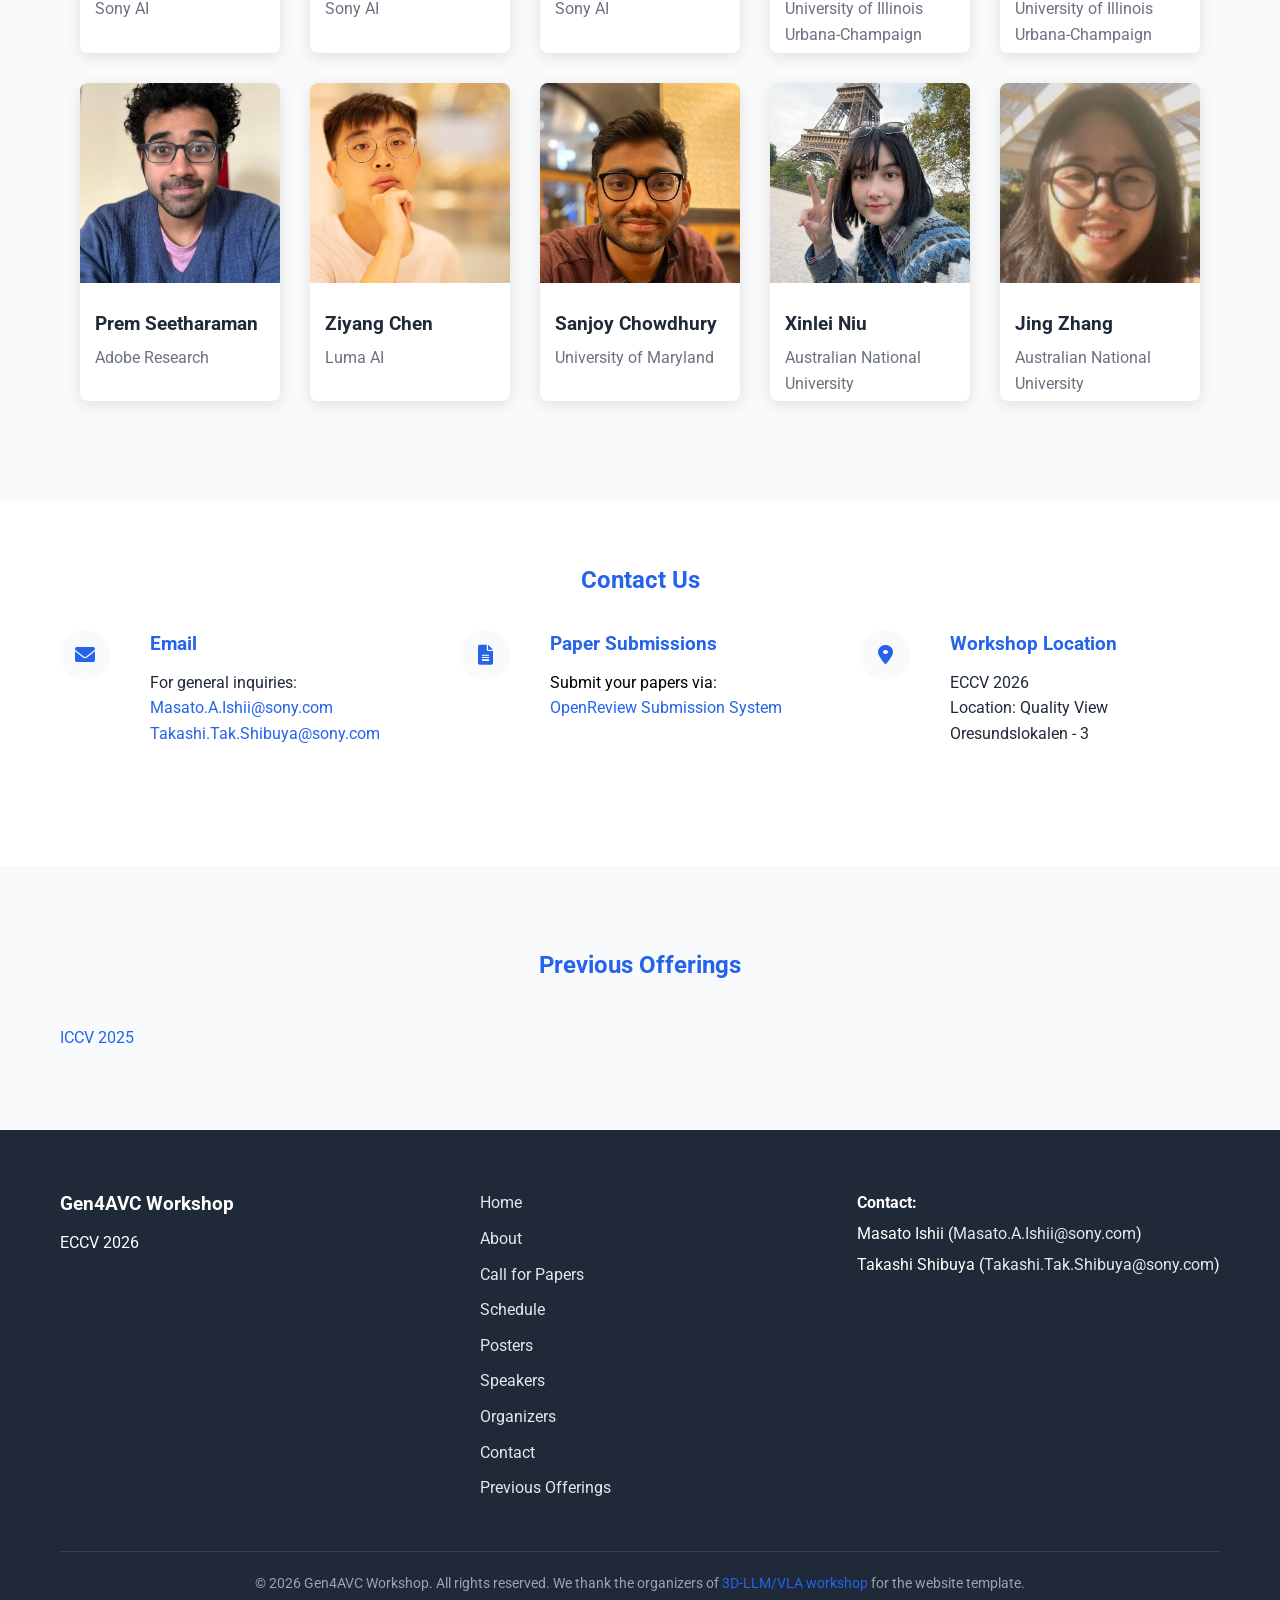
==== commit c3aa5c6f: "update location" ====
--- a/eccv2026/index.html
+++ b/eccv2026/index.html
@@ -93,7 +93,7 @@
                 <h2 style="max-width: 1000px; margin-top: -40px; background-color: rgba(0, 0, 0, .5);">Generative AI for Audio-Visual Content Creation</h2>
                 <p class="centered-subtitle" style="background-color: rgba(0, 0, 0, .5)">2nd Workshop on Gen4AVC, ECCV 2026
                     <br>
-                    Date: September 8, 2026 &nbsp;&middot;&nbsp; Location: Quality View Oresundslokalen - C
+                    Date: September 8, 2026 &nbsp;&middot;&nbsp; Location: Quality View Oresundslokalen - 3
                     <br>
                     Morning Session: 9:00 - 12:20</p>
                 <div class="cta-buttons">
@@ -169,7 +169,7 @@
                                 <div class="event-details">
                                     <h3>Invited Talk 1: <a href="https://cusuh.github.io/" target="_blank">Cusuh Ham</a></h3>
                                     <p>Adobe Research</p>
-                                    <p class="talk-title">"Generating B-Roll Sequences from User Video Collections"</p>
+                                    <p class="talk-title">"Directing the Generative Cut"</p>
                                     <!-- <p class="slide-download"><a href="decks/DaniloComminiello_Gen4AVC_2025.pdf" target="_blank" rel="noopener noreferrer">Slides</a></p> -->
                                 </div>
                             </div>
@@ -381,7 +381,7 @@
                         <div class="date-info">
                             <h3>Workshop Date</h3>
                             <p>September 8 (AM), 2026</p>
-                            <p>Location: Quality View Oresundslokalen - C</p>
+                            <p>Location: Quality View Oresundslokalen - 3</p>
                         </div>
                     </div>
                 </div>
@@ -646,7 +646,7 @@
                             <div class="details">
                                 <h3>Workshop Location</h3>
                                 <p>ECCV 2026</p>
-                                <p>Location: Quality View Oresundslokalen - C</p>
+                                <p>Location: Quality View Oresundslokalen - 3</p>
                             </div>
                         </div>
                     
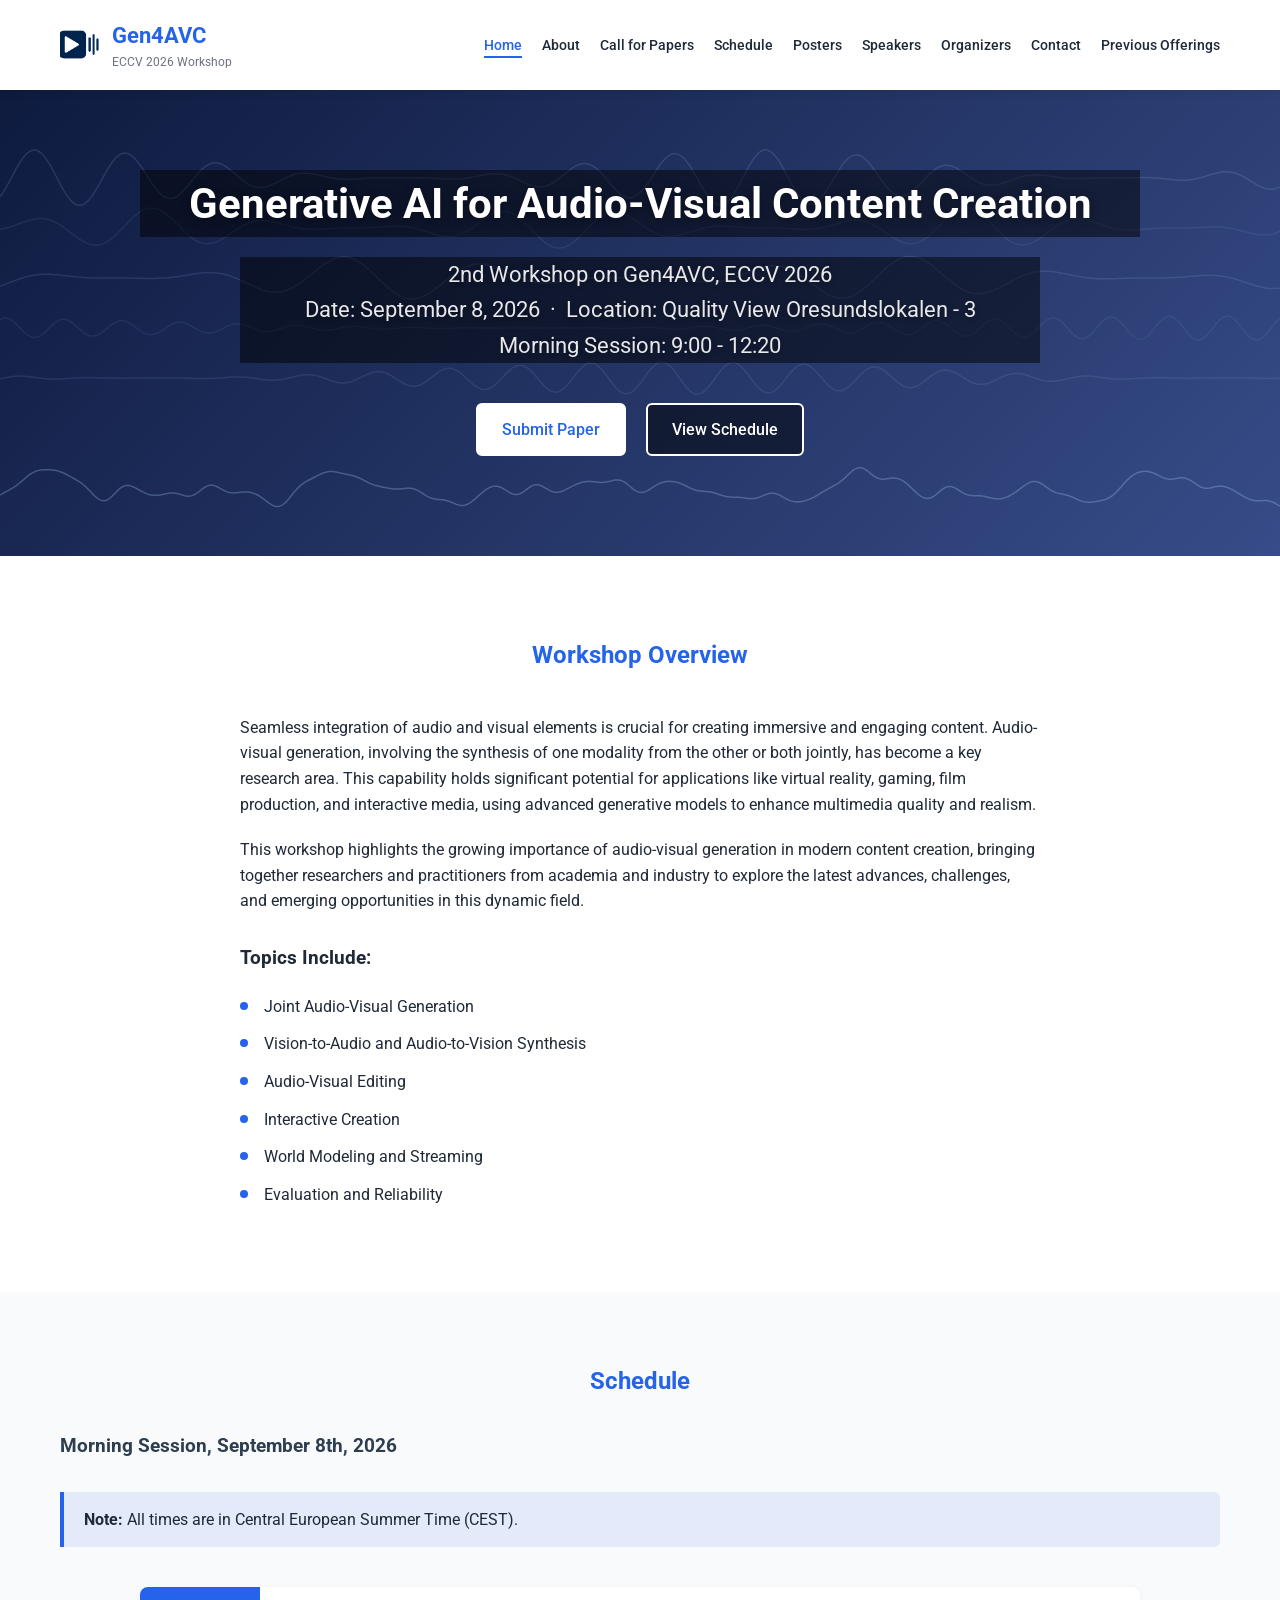
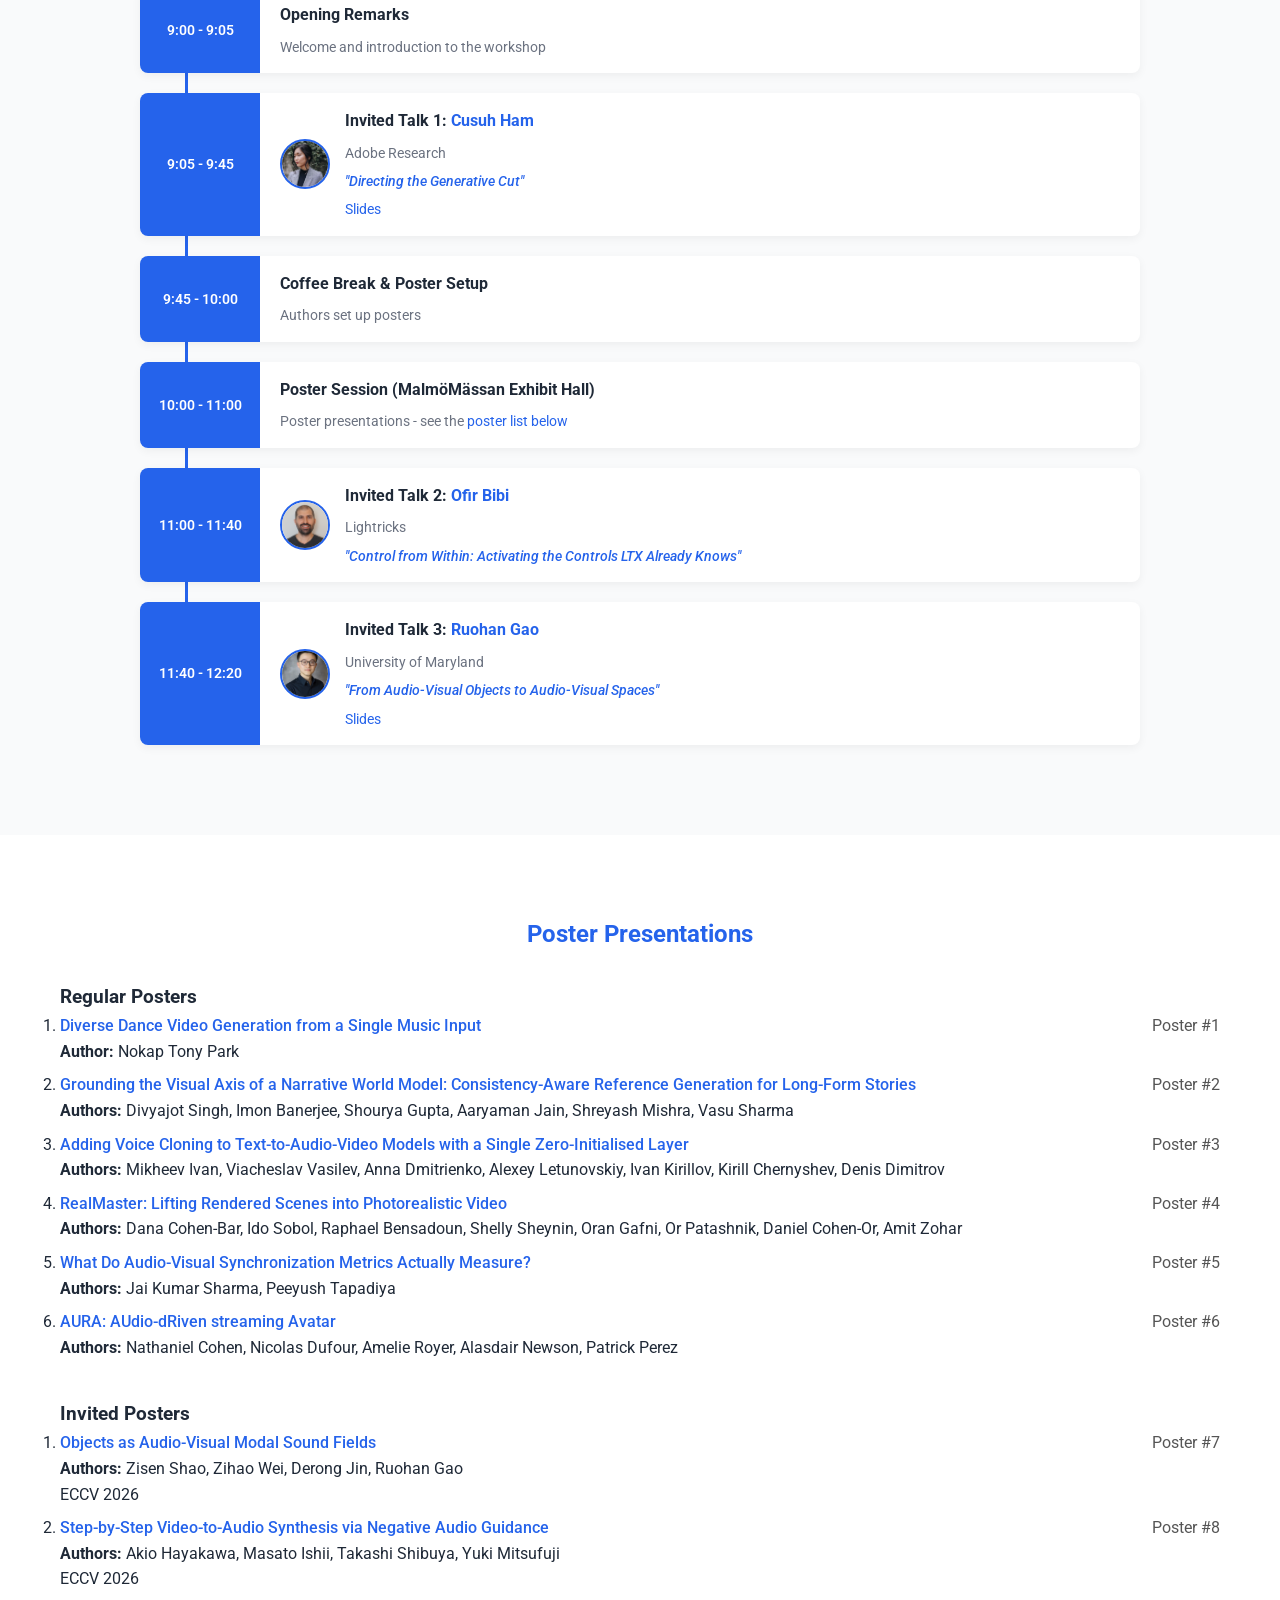
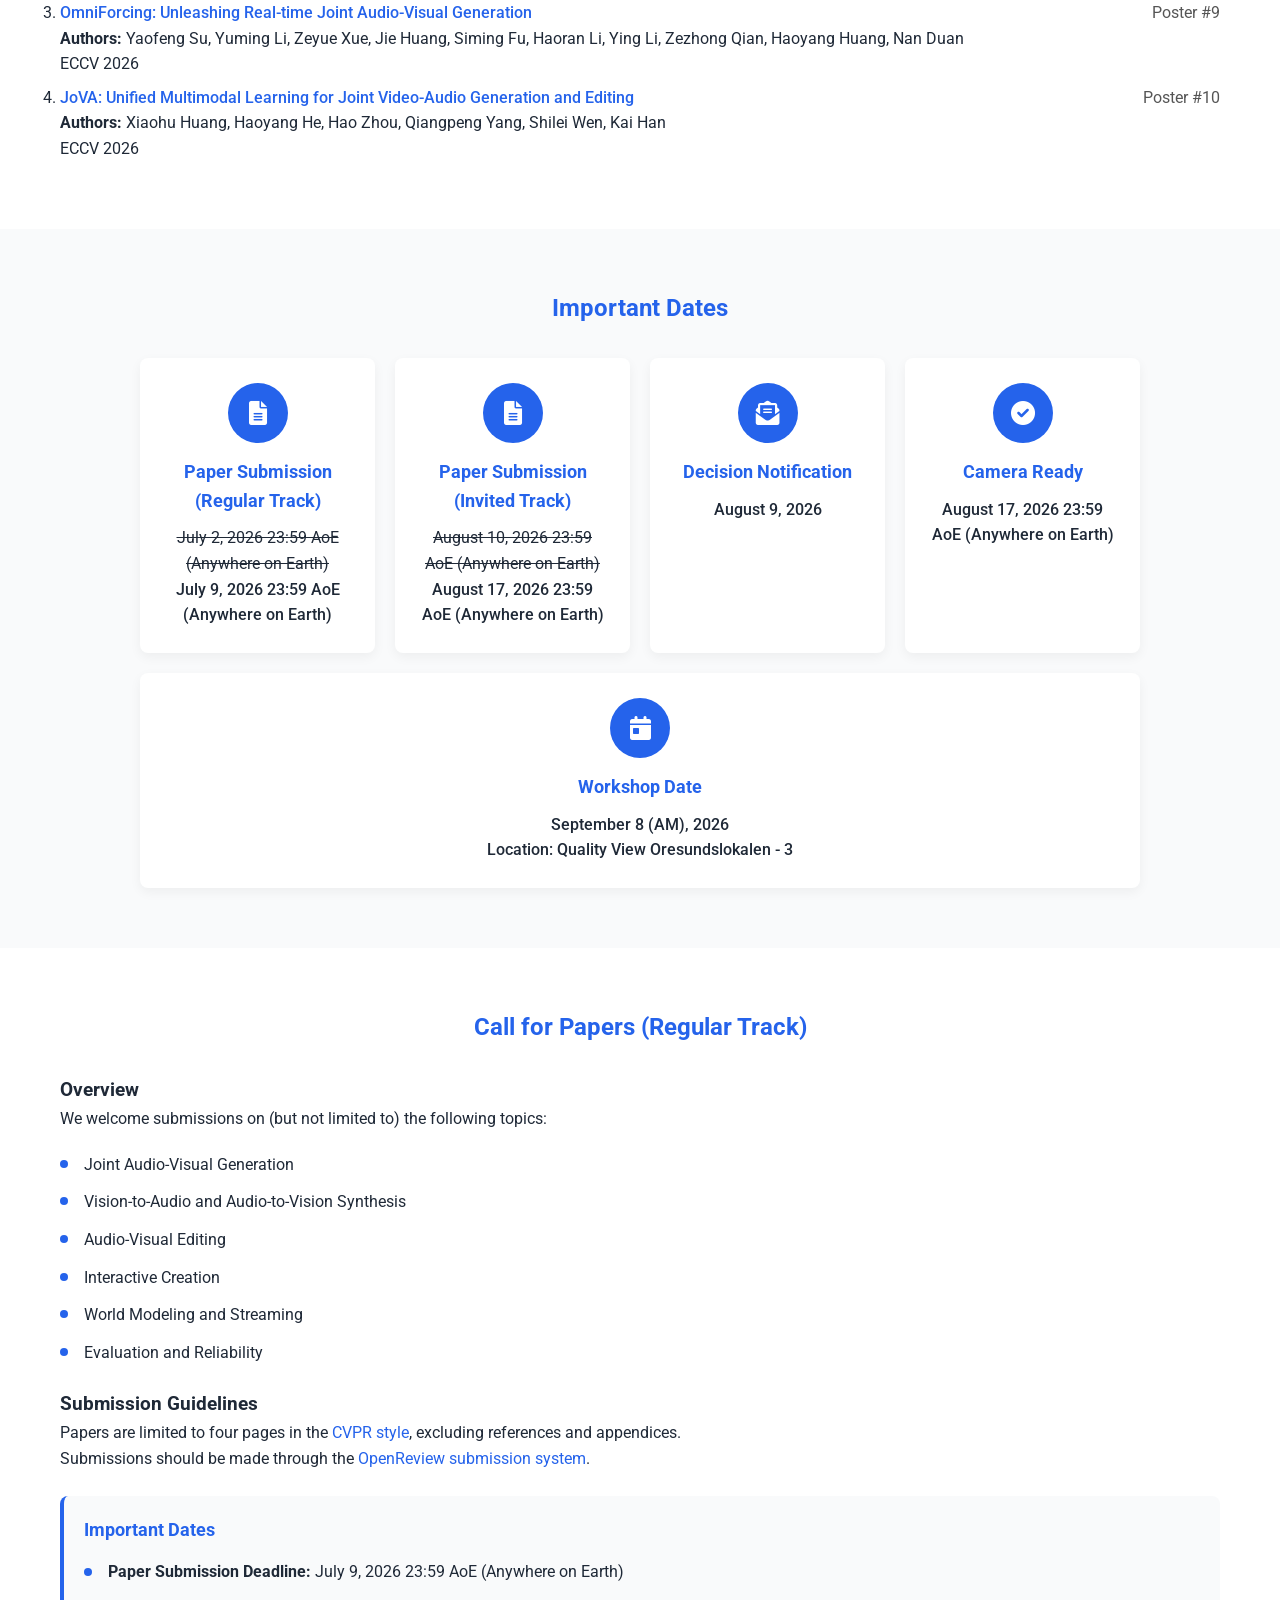
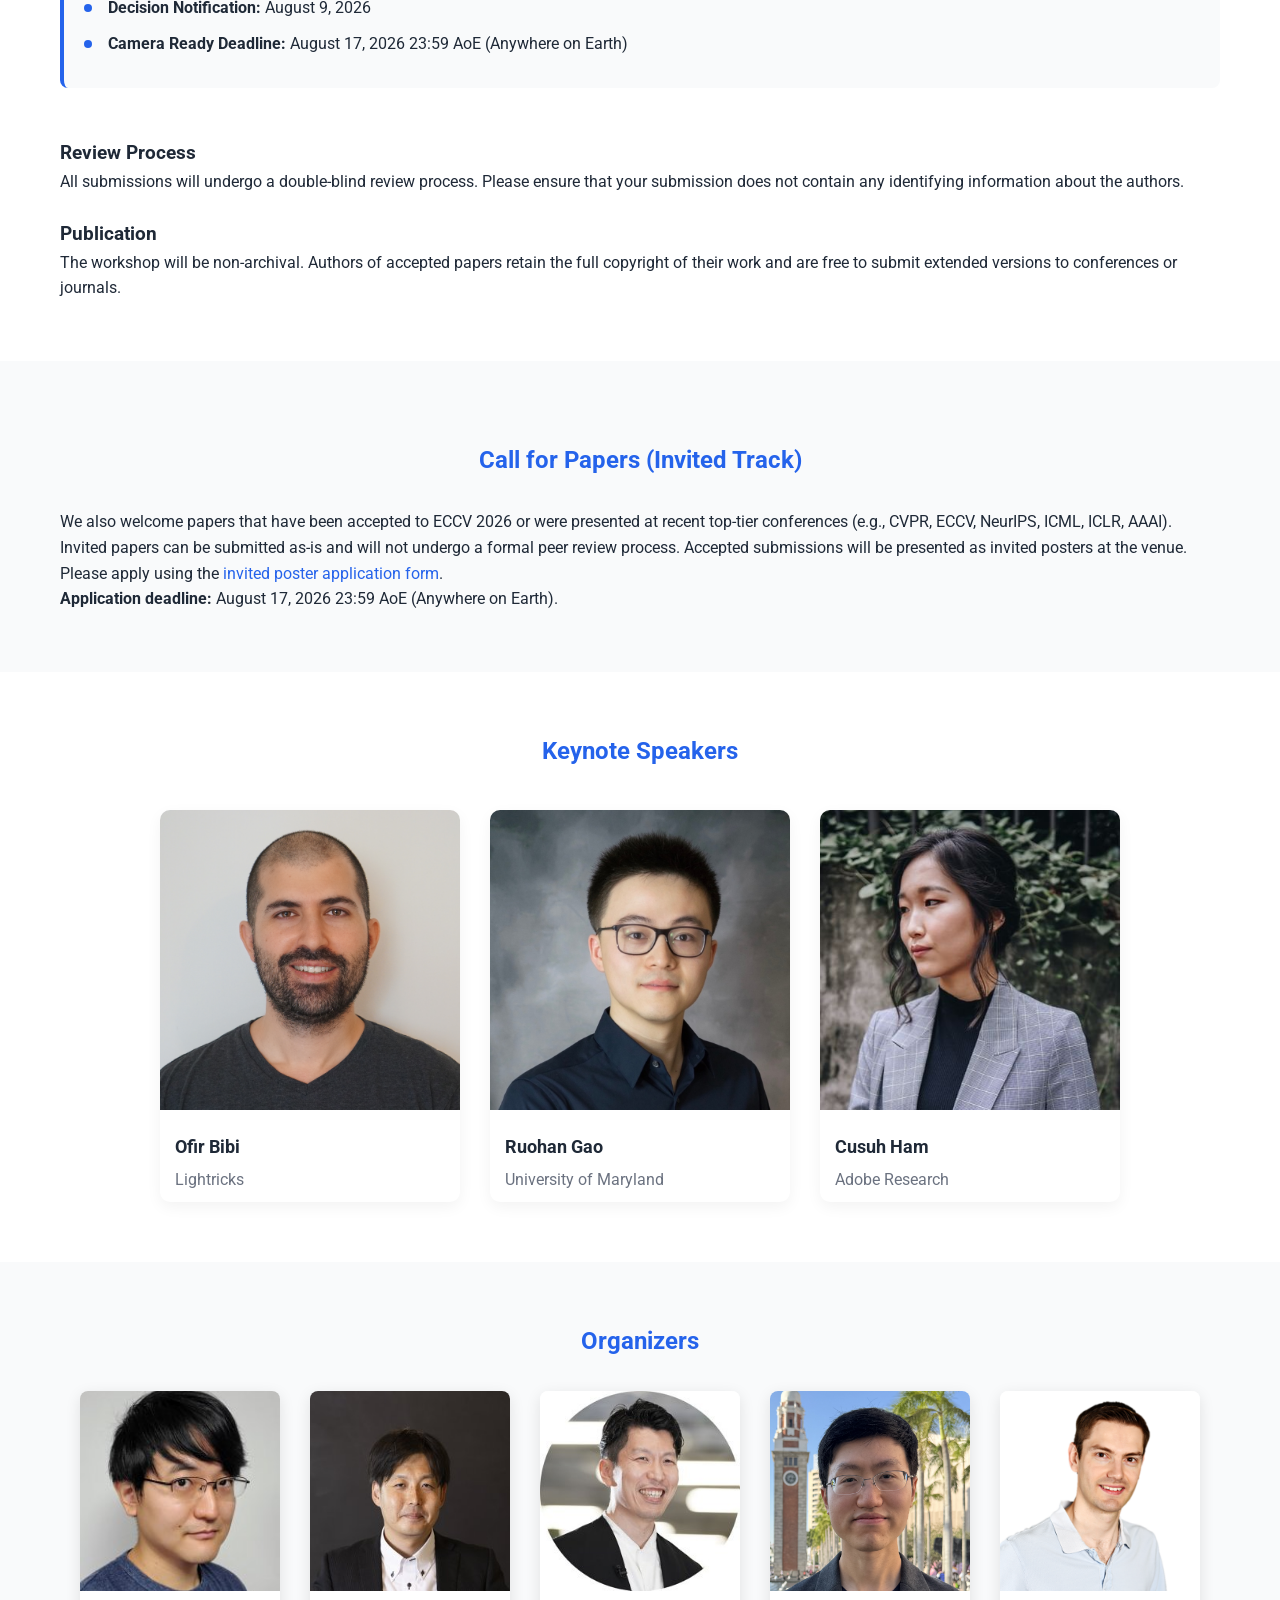
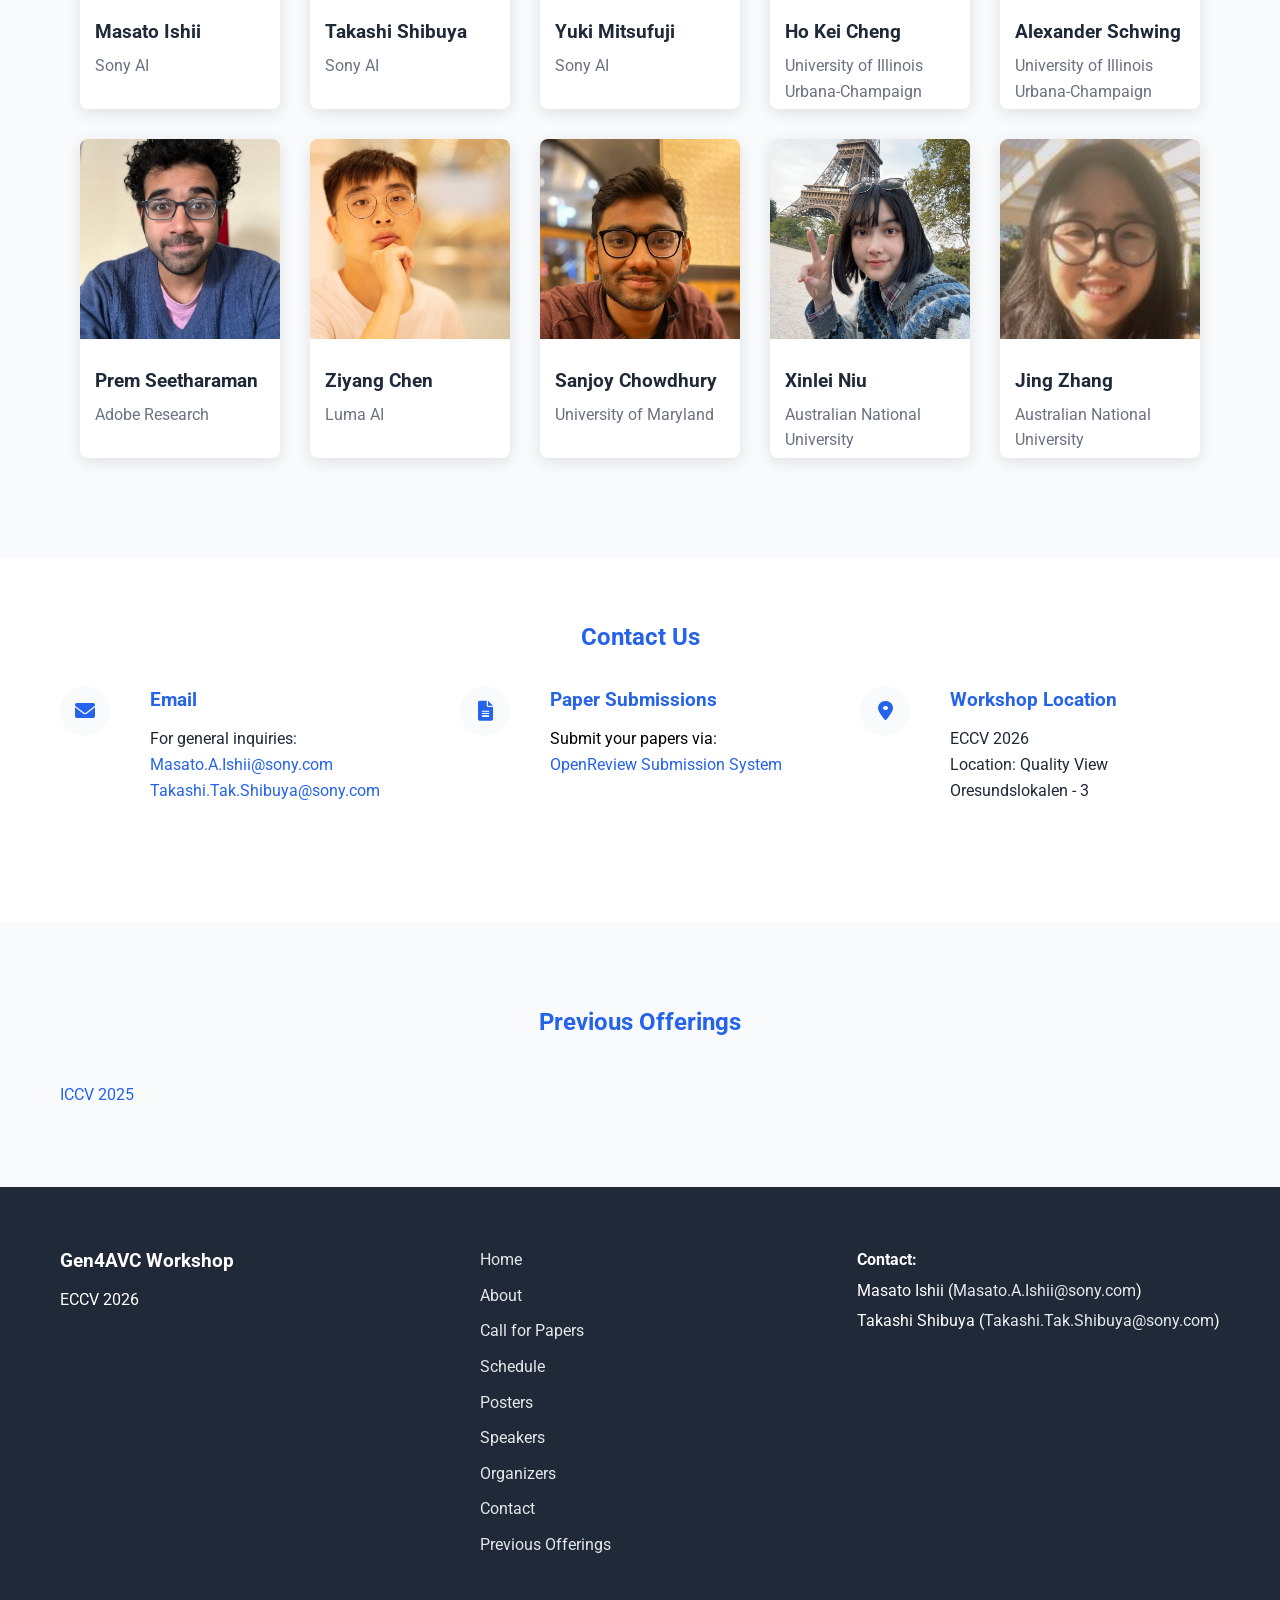
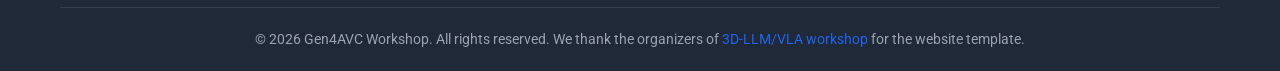
==== commit 85f9a272: "add slides" ====
--- a/eccv2026/index.html
+++ b/eccv2026/index.html
@@ -170,7 +170,7 @@
                                     <h3>Invited Talk 1: <a href="https://cusuh.github.io/" target="_blank">Cusuh Ham</a></h3>
                                     <p>Adobe Research</p>
                                     <p class="talk-title">"Directing the Generative Cut"</p>
-                                    <!-- <p class="slide-download"><a href="decks/DaniloComminiello_Gen4AVC_2025.pdf" target="_blank" rel="noopener noreferrer">Slides</a></p> -->
+                                    <p class="slide-download"><a href="decks/CusuhHam_Gen4AVC_ECCV2026.pdf" target="_blank" rel="noopener noreferrer">Slides</a></p>
                                 </div>
                             </div>
                         </div>
@@ -216,7 +216,7 @@
                                     <h3>Invited Talk 3: <a href="https://ruohangao.github.io/" target="_blank">Ruohan Gao</a></h3>
                                     <p>University of Maryland</p>
                                     <p class="talk-title">"From Audio-Visual Objects to Audio-Visual Spaces"</p>
-                                    <!-- <p class="slide-download"><a href="decks/KristenGrauman_Gen4AVC_2025.pdf" target="_blank" rel="noopener noreferrer">Slides</a></p> -->
+                                    <p class="slide-download"><a href="decks/RuohanGao_Gen4AVC_ECCV2026.pdf" target="_blank" rel="noopener noreferrer">Slides</a></p>
                                 </div>
                             </div>
                         </div>
